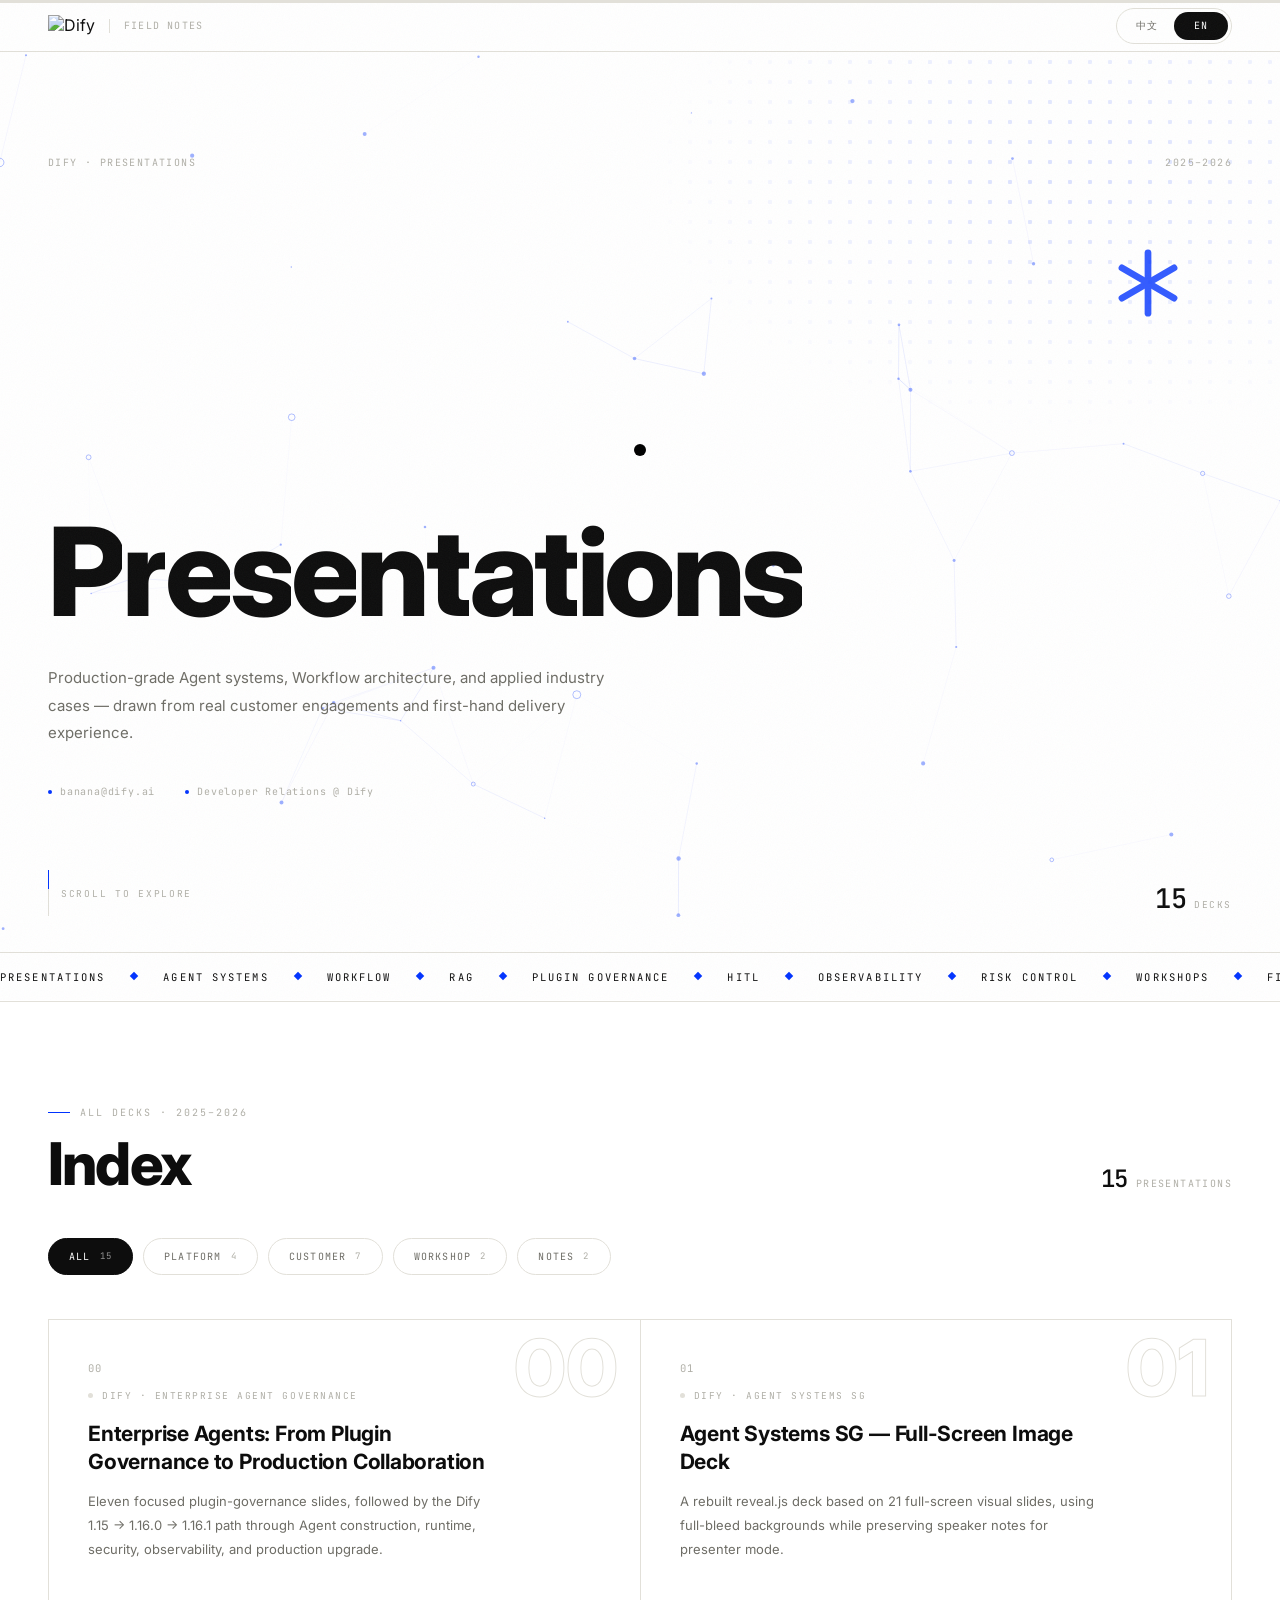
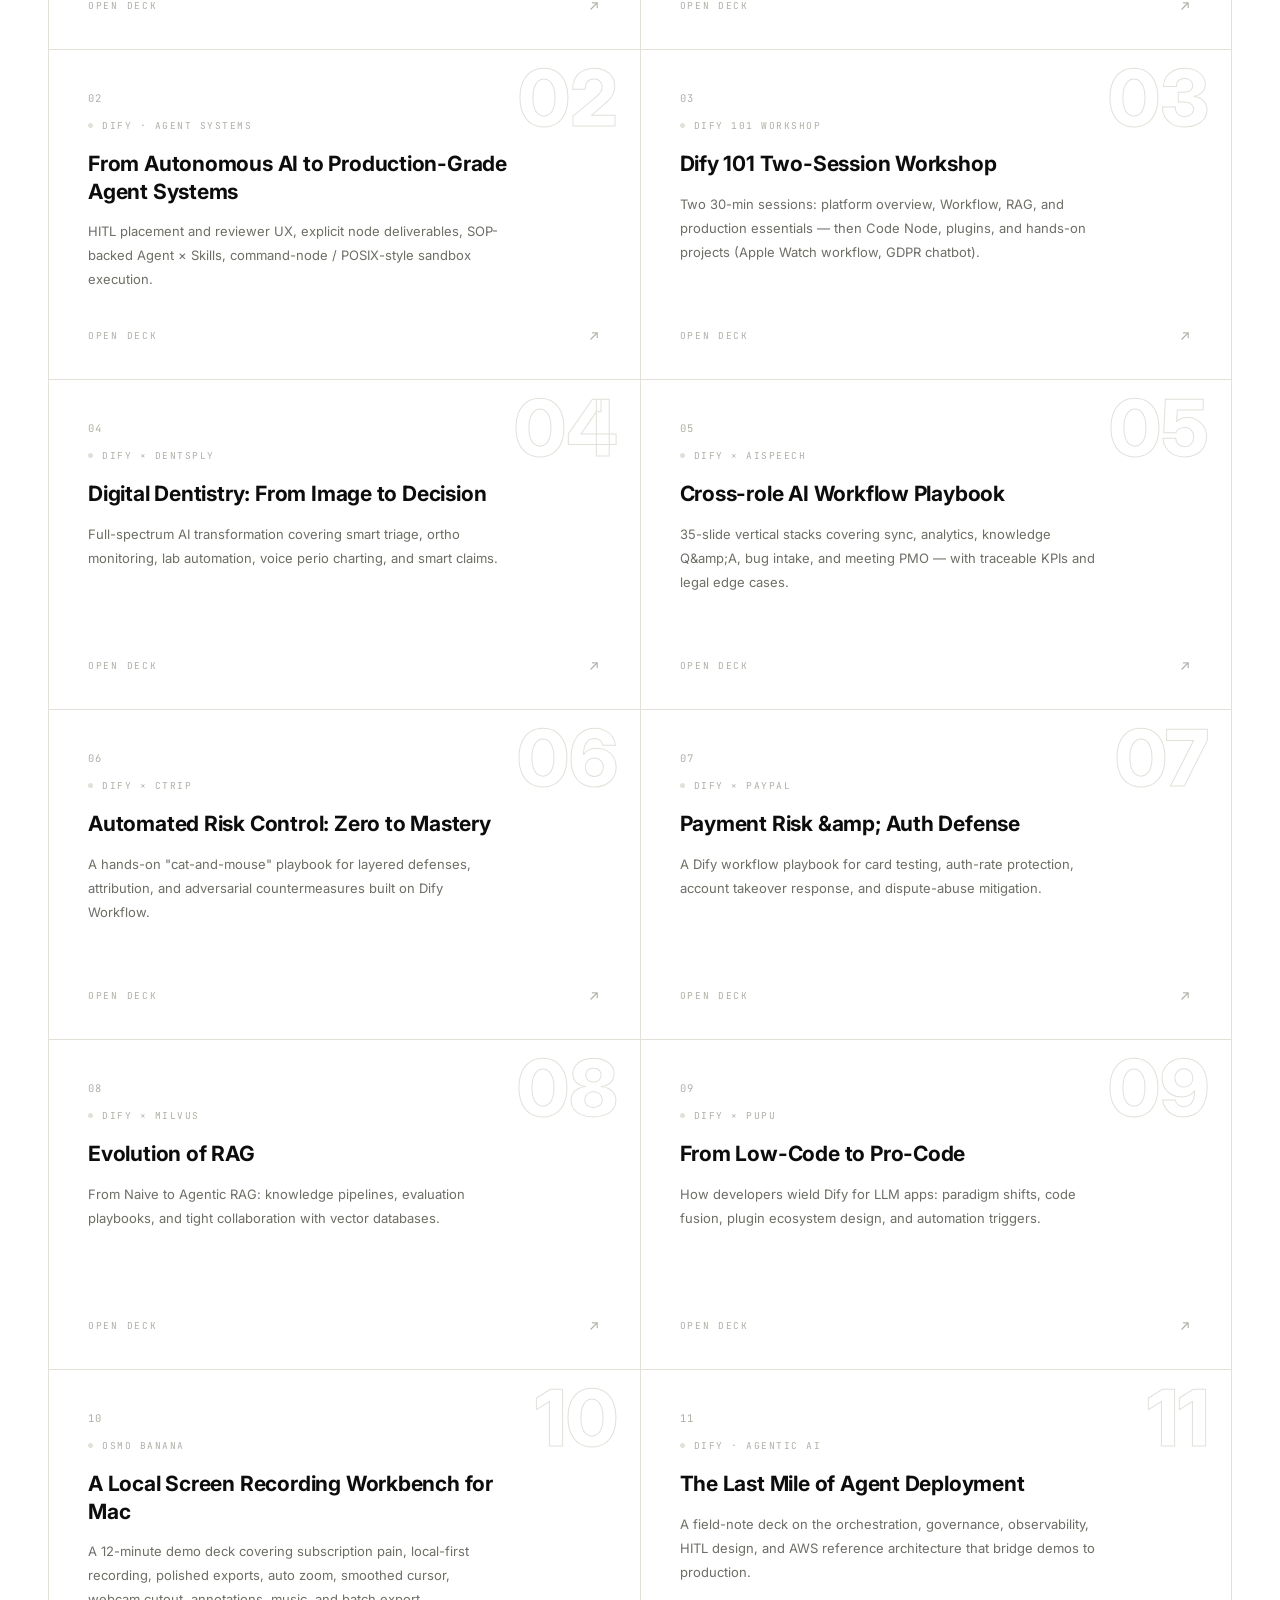
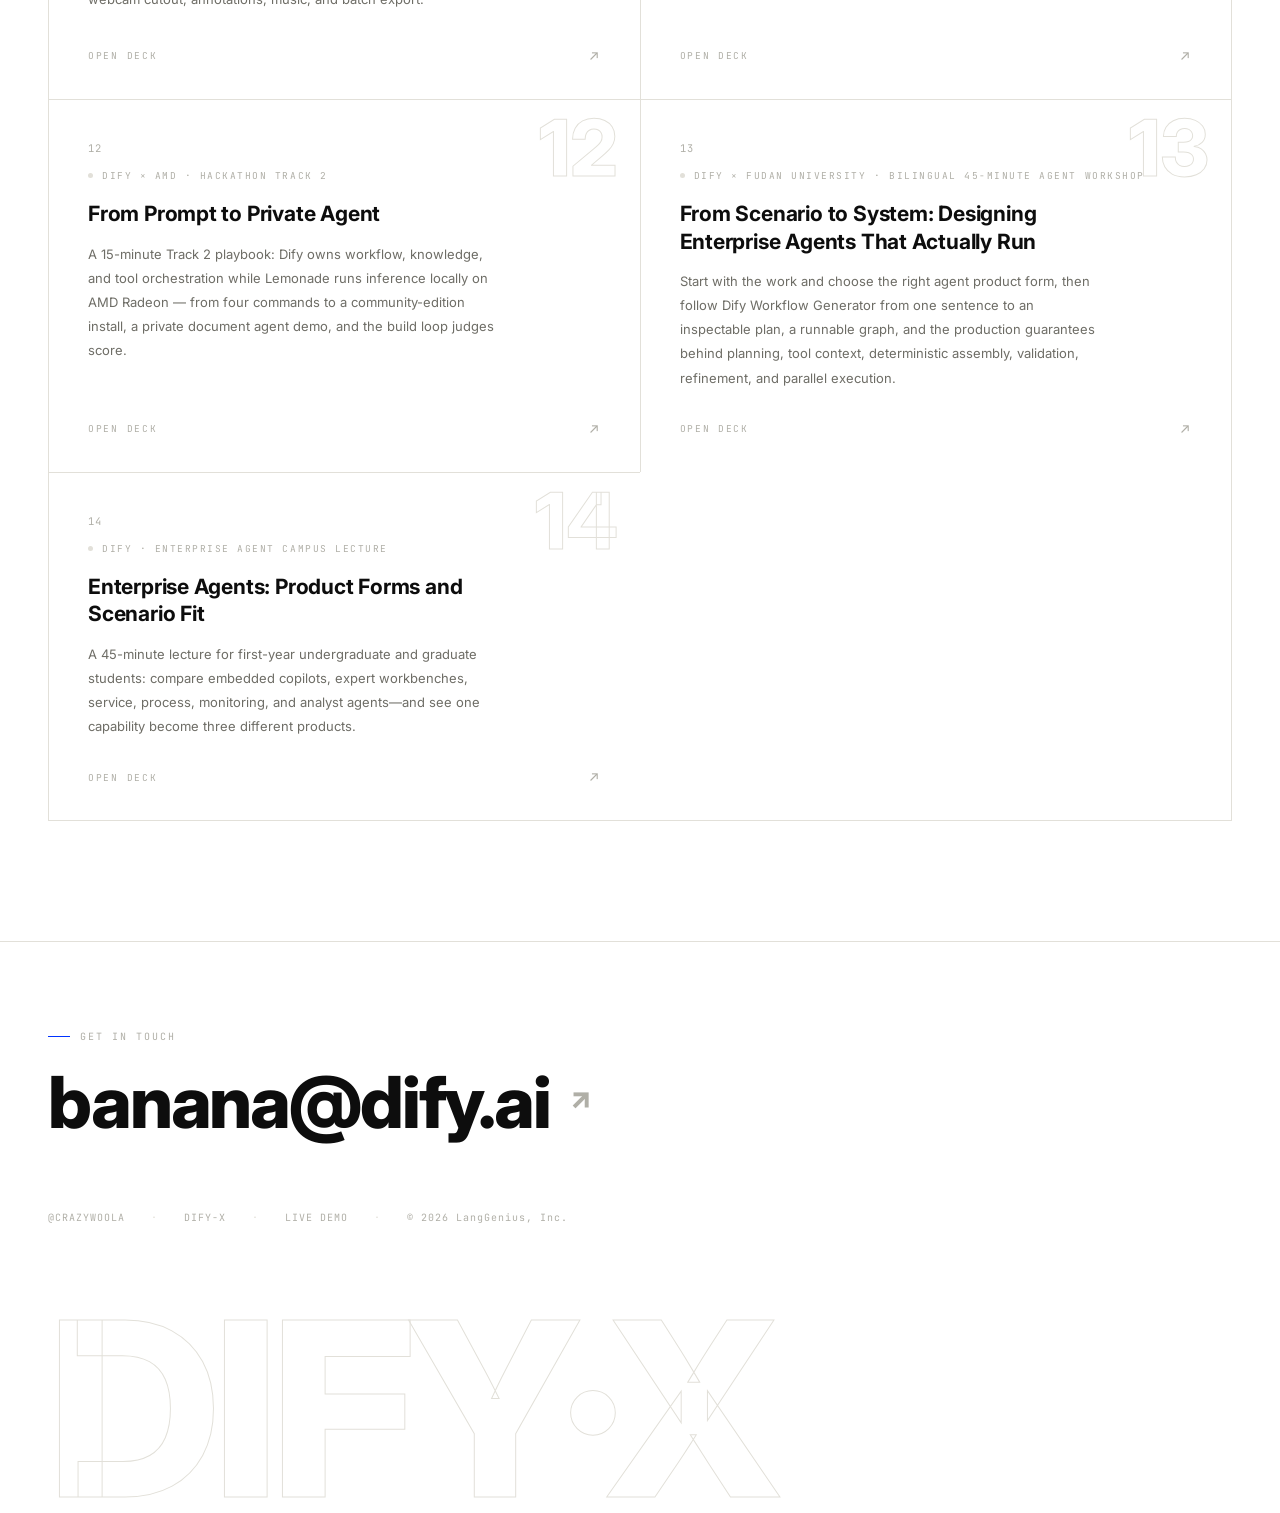
==== index.html @ 19ba6660 "Merge bilingual index into one page with Codrops-style redesign - index.html: single EN/中文 page, lan" ====
<!doctype html>
<html lang="en">
<head>
  <meta charset="utf-8">
  <meta name="viewport" content="width=device-width, initial-scale=1.0">
  <title>Dify X · Presentations</title>
  <meta name="description" content="Presentation index for Dify X — agent systems, workflows, RAG, and industry case decks. Bilingual: language follows your system, toggle in the top bar.">
  <meta name="theme-color" content="#ffffff">
  <link rel="icon" href="assets/logo.svg" type="image/svg+xml">

  <link rel="preconnect" href="https://fonts.googleapis.com">
  <link rel="preconnect" href="https://fonts.gstatic.com" crossorigin>
  <link href="https://fonts.googleapis.com/css2?family=Inter:ital,opsz,wght@0,14..32,300..900;1,14..32,300..900&family=JetBrains+Mono:wght@400;500&family=Noto+Sans+SC:wght@300;400;500;700;900&display=swap" rel="stylesheet">

  <script>document.documentElement.classList.add('js');</script>

  <style>
    /* ═══════════════════════════════════════════════════════════
       Dify X · Webzibition-style index
       Single bilingual page (EN / 中文). Palette is unchanged:
       ink / paper / rule / dim / ghost / blue / lift.
       ═══════════════════════════════════════════════════════════ */

    :root {
      --ink:   #0d0d0d;
      --paper: #ffffff;
      --rule:  #e2e0d9;
      --dim:   #6e6d66;
      --ghost: #b0afa7;
      --blue:  #0033ff;
      --lift:  #f7f6f1;
      --blue-04: rgba(0, 51, 255, 0.05);
      --blue-12: rgba(0, 51, 255, 0.12);

      --sans: 'Inter', 'Noto Sans SC', 'PingFang SC', 'Microsoft YaHei', sans-serif;
      --mono: 'JetBrains Mono', 'SFMono-Regular', 'Menlo', monospace;
      --ease-out: cubic-bezier(0.16, 1, 0.3, 1);
    }

    *, *::before, *::after { box-sizing: border-box; margin: 0; padding: 0; }
    html { scroll-behavior: smooth; }
    html, body { min-height: 100%; }
    body {
      background: var(--paper);
      color: var(--ink);
      font-family: var(--sans);
      -webkit-font-smoothing: antialiased;
      -moz-osx-font-smoothing: grayscale;
      overflow-x: hidden;
      padding-top: 52px; /* room for the fixed top bar */
    }
    ::selection { background: var(--blue); color: var(--paper); }
    a { color: inherit; }
    button { font: inherit; background: none; border: 0; color: inherit; }
    :focus-visible { outline: 2px solid var(--blue); outline-offset: 3px; }

    /* ── Scroll progress ────────────────────────────────────── */
    .prog {
      position: fixed; top: 0; left: 0; right: 0; height: 3px; z-index: 120;
      background: var(--rule);
    }
    .prog i {
      display: block; height: 100%; background: var(--blue);
      transform: scaleX(0); transform-origin: 0 50%;
    }

    /* ── Grain overlay ──────────────────────────────────────── */
    .grain {
      position: fixed; inset: -100px; z-index: 110; pointer-events: none;
      background-image: url("data:image/svg+xml,%3Csvg xmlns='http://www.w3.org/2000/svg' width='240' height='240'%3E%3Cfilter id='n'%3E%3CfeTurbulence type='fractalNoise' baseFrequency='0.85' numOctaves='2' stitchTiles='stitch'/%3E%3C/filter%3E%3Crect width='100%25' height='100%25' filter='url(%23n)'/%3E%3C/svg%3E");
      opacity: 0.045;
    }

    /* ── Custom cursor ──────────────────────────────────────── */
    .cursor {
      position: fixed; left: 0; top: 0; z-index: 300; display: none;
      width: 12px; height: 12px; border-radius: 50%;
      background: #fff; mix-blend-mode: difference;
      pointer-events: none;
      transition: width 0.32s var(--ease-out), height 0.32s var(--ease-out),
                  background 0.3s, mix-blend-mode 0s;
    }
    .cursor-label {
      position: absolute; inset: 0; display: flex; align-items: center; justify-content: center;
      font-size: 17px; color: var(--paper); opacity: 0; transition: opacity 0.2s;
    }
    .cursor.is-link { width: 42px; height: 42px; }
    .cursor.is-deck {
      width: 76px; height: 76px; background: var(--blue); mix-blend-mode: normal;
    }
    .cursor.is-deck .cursor-label { opacity: 1; }
    @media (pointer: fine) {
      .cursor { display: block; }
      body.cursor-on, body.cursor-on * { cursor: none !important; }
    }

    /* ── Preloader ──────────────────────────────────────────── */
    .loader {
      position: fixed; inset: 0; z-index: 400; background: var(--paper);
      display: flex; align-items: center; justify-content: center;
      transition: transform 1.05s cubic-bezier(0.76, 0, 0.24, 1);
    }
    .loader.done { transform: translateY(-101%); }
    .loader.done .loader-inner { opacity: 0; transition: opacity 0.35s; }
    .loader-inner {
      display: flex; flex-direction: column; align-items: center; gap: 26px;
      transition: opacity 0.35s;
    }
    .loader-logo { width: 132px; display: block; }
    .loader-count {
      font-family: var(--mono); font-size: 12px; letter-spacing: 0.14em;
      color: var(--ghost); display: flex; align-items: baseline; gap: 6px;
    }
    .loader-count b { font-size: 30px; font-weight: 500; color: var(--ink); letter-spacing: 0.02em; }
    .loader-bar { width: 210px; height: 2px; background: var(--rule); overflow: hidden; }
    .loader-bar i {
      display: block; height: 100%; background: var(--blue);
      transform: scaleX(0); transform-origin: 0 50%;
    }
    .loader-hint {
      font-family: var(--mono); font-size: 9.5px; letter-spacing: 0.18em;
      text-transform: uppercase; color: var(--ghost);
    }
    body.loading { overflow: hidden; }

    /* ── Top bar ────────────────────────────────────────────── */
    .topbar {
      position: fixed; top: 0; left: 0; right: 0; z-index: 100; height: 52px;
      background: rgba(255, 255, 255, 0.88);
      -webkit-backdrop-filter: blur(10px); backdrop-filter: blur(10px);
      border-bottom: 1px solid var(--rule);
      display: flex; align-items: center; justify-content: space-between;
      padding: 0 48px;
    }
    .brand { display: flex; align-items: center; gap: 14px; text-decoration: none; }
    .brand img { height: 21px; display: block; }
    .brand-div { width: 1px; height: 14px; background: var(--rule); }
    .brand-tag {
      font-family: var(--mono); font-size: 10px; letter-spacing: 0.12em;
      text-transform: uppercase; color: var(--ghost);
    }

    .langnav { position: relative; display: flex; padding: 3px; border: 1px solid var(--rule); border-radius: 999px; }
    .langpill {
      position: absolute; top: 3px; bottom: 3px; left: 3px; width: calc(50% - 3px);
      background: var(--ink); border-radius: 999px;
      transition: transform 0.4s var(--ease-out);
    }
    .langbtn {
      position: relative; z-index: 1; flex: 1; min-width: 54px;
      font-family: var(--mono); font-size: 10px; letter-spacing: 0.08em;
      padding: 7px 14px; text-align: center; color: var(--dim);
      transition: color 0.3s; border-radius: 999px;
    }
    .langbtn.on { color: var(--paper); }
    .langbtn:hover:not(.on) { color: var(--ink); }

    /* ── Hero ───────────────────────────────────────────────── */
    .hero {
      position: relative; min-height: 100vh; min-height: 100svh;
      display: flex; flex-direction: column;
      padding: 104px 48px 36px; overflow: hidden;
    }
    .hero-dots {
      position: absolute; inset: 0; z-index: 0; pointer-events: none;
      background-image: radial-gradient(circle, var(--blue) 2px, transparent 2.5px);
      background-size: 20px 20px;
      -webkit-mask-image: radial-gradient(ellipse 55% 46% at 84% 14%, black 0%, black 8%, transparent 62%);
      mask-image: radial-gradient(ellipse 55% 46% at 84% 14%, black 0%, black 8%, transparent 62%);
      opacity: 0.13;
    }
    .hero canvas { position: absolute; inset: 0; z-index: 1; width: 100%; height: 100%; pointer-events: none; }
    .hero-inner { position: relative; z-index: 2; display: flex; flex-direction: column; flex: 1; }

    .hero-kicker {
      display: flex; align-items: baseline; justify-content: space-between;
      font-family: var(--mono); font-size: 10px; letter-spacing: 0.14em;
      text-transform: uppercase; color: var(--ghost);
    }
    .hero-mid { margin: auto 0 72px; max-width: 1060px; }

    .hero-title {
      font-weight: 800;
      font-size: clamp(56px, 9.6vw, 152px);
      line-height: 1; letter-spacing: -0.04em; color: var(--ink);
    }
    .hero-title .ch { display: inline-block; overflow: hidden; vertical-align: bottom; padding-bottom: 0.14em; margin-bottom: -0.14em; }
    .hero-title .ch > i {
      display: inline-block; font-style: normal; transform: translateY(125%);
      transition: transform 0.95s var(--ease-out);
      transition-delay: calc(var(--i, 0) * 42ms);
    }
    .hero.in .hero-title .ch > i { transform: none; }

    .hero-sub {
      margin-top: 30px; max-width: 580px;
      font-size: 15px; line-height: 1.85; color: var(--dim);
    }
    .hero-sub .wd { display: inline-block; overflow: hidden; vertical-align: bottom; padding-bottom: 0.1em; margin-bottom: -0.1em; }
    .hero-sub .wd > i {
      display: inline-block; font-style: normal; transform: translateY(120%);
      transition: transform 0.85s var(--ease-out);
      transition-delay: calc(var(--i, 0) * 22ms + 180ms);
    }
    .hero.in .hero-sub .wd > i { transform: none; }

    .hero-meta {
      margin-top: 38px; display: flex; flex-wrap: wrap; gap: 12px 30px;
      font-family: var(--mono); font-size: 10px; letter-spacing: 0.08em; color: var(--ghost);
    }
    .hero-meta span { display: inline-flex; align-items: center; gap: 8px; }
    .hero-meta span::before { content: ''; width: 4px; height: 4px; border-radius: 50%; background: var(--blue); }

    .hero-foot { display: flex; align-items: flex-end; justify-content: space-between; }
    .scroll-cue {
      display: flex; align-items: center; gap: 12px;
      font-family: var(--mono); font-size: 9.5px; letter-spacing: 0.18em;
      text-transform: uppercase; color: var(--ghost);
    }
    .scroll-line { position: relative; width: 1px; height: 46px; background: var(--rule); overflow: hidden; }
    .scroll-line::after {
      content: ''; position: absolute; left: 0; top: 0; width: 100%; height: 42%;
      background: var(--blue); animation: cue 1.9s var(--ease-out) infinite;
    }
    @keyframes cue { 0% { transform: translateY(-105%); } 55%, 100% { transform: translateY(245%); } }

    .hero-count { font-family: var(--mono); }
    .hero-count b { font-size: 27px; font-weight: 500; color: var(--ink); letter-spacing: -0.02em; }
    .hero-count span {
      margin-left: 8px; font-size: 9.5px; letter-spacing: 0.16em;
      text-transform: uppercase; color: var(--ghost);
    }

    .hero-asterisk {
      position: absolute; z-index: 2; right: 7vw; top: 21%;
      width: 84px; height: 84px; color: var(--blue);
      opacity: 0; transition: opacity 0.9s var(--ease-out) 0.95s;
      animation: spin 22s linear infinite; pointer-events: none;
    }
    .hero.in .hero-asterisk { opacity: 0.8; }
    @keyframes spin { to { transform: rotate(360deg); } }

    /* generic hero entrance for static blocks */
    .fx { opacity: 0; transform: translateY(26px); transition: opacity 0.9s var(--ease-out) var(--fd, 0ms), transform 0.9s var(--ease-out) var(--fd, 0ms); }
    .hero.in .fx { opacity: 1; transform: none; }
    .hero-kicker { --fd: 80ms; }
    .hero-meta { --fd: 680ms; }
    .hero-foot { --fd: 840ms; }

    /* ── Marquee ────────────────────────────────────────────── */
    .marquee {
      border-top: 1px solid var(--rule); border-bottom: 1px solid var(--rule);
      overflow: hidden; padding: 17px 0; background: var(--paper);
    }
    .mq-track { display: flex; width: max-content; animation: mq 34s linear infinite; }
    .marquee:hover .mq-track { animation-play-state: paused; }
    @keyframes mq { to { transform: translateX(-50%); } }
    .mq-group { display: flex; align-items: center; }
    .mq-i {
      font-family: var(--mono); font-size: 10.5px; letter-spacing: 0.2em;
      text-transform: uppercase; color: var(--ink); white-space: nowrap;
    }
    .mq-i:not(:last-child)::after {
      content: ''; display: inline-block; width: 6px; height: 6px;
      background: var(--blue); transform: rotate(45deg);
      margin: 0 26px; vertical-align: 2px;
    }

    /* ── Index section ──────────────────────────────────────── */
    .index { padding: 104px 48px 120px; }
    .index-head {
      display: flex; align-items: flex-end; justify-content: space-between;
      gap: 24px; flex-wrap: wrap; margin-bottom: 44px;
    }
    .sec-label {
      font-family: var(--mono); font-size: 10px; letter-spacing: 0.2em;
      text-transform: uppercase; color: var(--ghost); margin-bottom: 16px;
      display: flex; align-items: center; gap: 10px;
    }
    .sec-label::before { content: ''; width: 22px; height: 1px; background: var(--blue); }
    .index-title {
      font-size: clamp(40px, 4.6vw, 64px); font-weight: 800;
      letter-spacing: -0.03em; line-height: 1;
    }
    .index-count { font-family: var(--mono); font-size: 10px; letter-spacing: 0.14em; text-transform: uppercase; color: var(--ghost); }
    .index-count b { font-size: 24px; font-weight: 500; color: var(--ink); letter-spacing: -0.02em; margin-right: 8px; }

    .filters { display: flex; flex-wrap: wrap; gap: 10px; margin-bottom: 44px; }
    .chip {
      display: inline-flex; align-items: center; gap: 9px;
      font-family: var(--mono); font-size: 10px; letter-spacing: 0.12em; text-transform: uppercase;
      padding: 11px 20px; border: 1px solid var(--rule); border-radius: 999px;
      color: var(--dim); transition: color 0.25s, border-color 0.25s, background 0.25s;
      white-space: nowrap;
    }
    .chip:hover { color: var(--ink); border-color: var(--ink); }
    .chip.on { background: var(--ink); border-color: var(--ink); color: var(--paper); }
    .chip-n { font-size: 9px; color: var(--ghost); transition: color 0.25s; }
    .chip:hover .chip-n { color: var(--dim); }
    .chip.on .chip-n { color: rgba(255, 255, 255, 0.55); }

    .grid {
      display: grid; grid-template-columns: repeat(2, 1fr); gap: 0;
      border-right: 1px solid var(--rule); border-bottom: 1px solid var(--rule);
    }
    .card {
      position: relative; display: flex; flex-direction: column;
      padding: 42px 40px 34px; min-height: 330px;
      text-decoration: none; color: inherit; overflow: hidden;
      background: var(--paper);
      box-shadow: inset 1px 0 0 var(--rule), inset 0 1px 0 var(--rule);
      transition: background 0.35s;
    }
    .card.is-hidden { display: none; }
    .card::before {
      content: ''; position: absolute; inset: 0; pointer-events: none;
      background: radial-gradient(360px circle at var(--mx, 50%) var(--my, 50%), var(--blue-04), transparent 62%);
      opacity: 0; transition: opacity 0.45s;
    }
    .card::after {
      content: ''; position: absolute; top: 0; left: 0; right: 0; height: 2px;
      background: var(--blue); transform: scaleX(0); transform-origin: 0 50%;
      transition: transform 0.55s var(--ease-out);
    }
    .card:hover { background: var(--lift); }
    .card:hover::before { opacity: 1; }
    .card:hover::after { transform: scaleX(1); }

    .card-num {
      position: relative; z-index: 1;
      font-family: var(--mono); font-size: 10.5px; letter-spacing: 0.1em; color: var(--ghost);
      transition: color 0.25s;
    }
    .card:hover .card-num { color: var(--blue); }

    .card-tag {
      position: relative; z-index: 1; margin-top: 14px;
      display: flex; align-items: center; gap: 9px;
      font-family: var(--mono); font-size: 9.5px; letter-spacing: 0.16em;
      text-transform: uppercase; color: var(--ghost);
    }
    .card-tag i { width: 5px; height: 5px; border-radius: 50%; background: var(--rule); flex-shrink: 0; transition: background 0.25s; }
    .card:hover .card-tag i { background: var(--blue); }

    .card-title {
      position: relative; z-index: 1; margin-top: 18px; max-width: 30ch;
      font-size: 21px; font-weight: 700; line-height: 1.32; letter-spacing: -0.01em;
      transition: transform 0.4s var(--ease-out), color 0.3s;
    }
    .card:hover .card-title { color: var(--blue); transform: translateX(6px); }

    .card-desc {
      position: relative; z-index: 1; margin-top: 14px; max-width: 52ch;
      font-size: 13px; line-height: 1.85; color: var(--dim);
    }

    .card-foot {
      position: relative; z-index: 1; margin-top: auto; padding-top: 30px;
      display: flex; align-items: center; justify-content: space-between;
      font-family: var(--mono); font-size: 9.5px; letter-spacing: 0.18em;
      text-transform: uppercase; color: var(--ghost); transition: color 0.25s;
    }
    .card:hover .card-foot { color: var(--ink); }
    .card-arrow { font-size: 14px; transition: transform 0.35s var(--ease-out), color 0.25s; }
    .card:hover .card-arrow { color: var(--blue); transform: translate(5px, -5px); }

    .card-gnum {
      position: absolute; z-index: 0; top: 10px; right: 22px;
      font-size: 78px; font-weight: 800; line-height: 1; color: transparent;
      -webkit-text-stroke: 1px var(--rule);
      transition: transform 0.5s var(--ease-out), -webkit-text-stroke-color 0.4s;
      pointer-events: none; user-select: none;
    }
    .card:hover .card-gnum { transform: translate(-9px, -9px); -webkit-text-stroke-color: var(--blue-12); }

    /* scroll reveal (JS adds .rv) */
    .js .card, .js [data-rv] { opacity: 0; transform: translateY(34px); }
    .js .card.rv, .js [data-rv].rv {
      opacity: 1; transform: none;
      transition: opacity 0.85s var(--ease-out) var(--rd, 0ms),
                  transform 0.85s var(--ease-out) var(--rd, 0ms);
    }
    .js .card.rv { transition-property: opacity, transform; }
    .js .card { transition-property: background; }
    .js .card.rv { transition-property: opacity, transform, background; }

    /* language text swap */
    @keyframes flipx { from { opacity: 0; transform: translateY(10px); } to { opacity: 1; transform: none; } }
    .flipx { animation: flipx 0.5s var(--ease-out) both; }

    /* ── Footer ─────────────────────────────────────────────── */
    .footer { border-top: 1px solid var(--rule); padding: 88px 48px 0; overflow: hidden; }
    .footer-mail {
      display: inline-flex; align-items: center; gap: 20px;
      font-size: clamp(38px, 5.6vw, 76px); font-weight: 800; letter-spacing: -0.03em;
      text-decoration: none; color: var(--ink); padding-bottom: 12px;
      background: linear-gradient(var(--blue), var(--blue)) left bottom / 0% 3px no-repeat;
      transition: background-size 0.5s var(--ease-out), color 0.3s;
    }
    .footer-mail:hover { color: var(--blue); background-size: 100% 3px; }
    .footer-mail .fm-arrow {
      font-size: 0.42em; color: var(--ghost); transform: translateY(-0.15em);
      transition: color 0.3s, transform 0.4s var(--ease-out);
    }
    .footer-mail:hover .fm-arrow { color: var(--blue); transform: translate(6px, -0.35em); }

    .footer-links {
      margin: 54px 0 0; display: flex; flex-wrap: wrap; align-items: center; gap: 14px 26px;
      font-family: var(--mono); font-size: 10px; letter-spacing: 0.1em; color: var(--ghost);
    }
    .footer-links a { text-decoration: none; text-transform: uppercase; transition: color 0.2s; }
    .footer-links a:hover { color: var(--ink); }
    .footer-links .sep { color: var(--rule); }

    .footer-big {
      margin-top: 80px; line-height: 0.86; font-weight: 800;
      font-size: clamp(84px, 19vw, 270px); letter-spacing: -0.03em;
      color: transparent; -webkit-text-stroke: 1px var(--rule);
      user-select: none; pointer-events: none; white-space: nowrap;
    }

    .noscript-note {
      margin: 32px 48px 0; padding: 22px 26px; border: 1px solid var(--rule);
      font-size: 13px; line-height: 2; color: var(--dim);
    }
    .noscript-note a { color: var(--blue); }

    /* ── Responsive ─────────────────────────────────────────── */
    @media (max-width: 900px) {
      .grid { grid-template-columns: 1fr; }
      .card { min-height: 0; padding: 36px 28px 30px; }
      .card-gnum { font-size: 58px; }
    }
    @media (max-width: 768px) {
      body { padding-top: 48px; }
      .topbar { padding: 0 20px; height: 48px; }
      .hero { padding: 76px 22px 30px; }
      .hero-mid { margin-bottom: 56px; }
      .hero-sub { font-size: 14px; }
      .hero-asterisk { display: none; }
      .index { padding: 72px 22px 80px; }
      .filters { flex-wrap: nowrap; overflow-x: auto; margin-left: -22px; margin-right: -22px; padding: 0 22px; -webkit-overflow-scrolling: touch; }
      .footer { padding: 64px 22px 0; }
      .footer-big { margin-top: 56px; }
      .noscript-note { margin: 32px 22px 0; }
    }

    /* ── Reduced motion ─────────────────────────────────────── */
    @media (prefers-reduced-motion: reduce) {
      html { scroll-behavior: auto; }
      .mq-track { animation: none; }
      .scroll-line::after { animation: none; }
      .hero-asterisk { animation: none; }
      .js .card, .js [data-rv] { opacity: 1; transform: none; }
      .hero-title .ch > i, .hero-sub .wd > i { transform: none; }
      .fx { opacity: 1; transform: none; }
      .hero-asterisk { opacity: 0.8; }
      .flipx { animation: none; }
    }
  </style>
</head>
<body class="loading">

  <!-- decorative layers -->
  <div class="prog" aria-hidden="true"><i id="progressBar"></i></div>
  <div class="grain" aria-hidden="true"></div>
  <div class="cursor" id="cursor" aria-hidden="true"><span class="cursor-label">↗</span></div>

  <!-- preloader -->
  <div class="loader" id="loader" aria-hidden="true">
    <div class="loader-inner">
      <img class="loader-logo" src="assets/logo.svg" alt="Dify">
      <div class="loader-count"><b id="loaderNum">0</b><span>%</span></div>
      <div class="loader-bar"><i id="loaderBar"></i></div>
      <div class="loader-hint" data-i18n="loaderHint">Loading the archive</div>
    </div>
  </div>

  <!-- top bar -->
  <header class="topbar">
    <a class="brand" href="index.html">
      <img src="assets/logo.svg" alt="Dify">
      <span class="brand-div"></span>
      <span class="brand-tag">Field Notes</span>
    </a>
    <nav class="langnav" aria-label="Language">
      <span class="langpill" id="langPill" aria-hidden="true"></span>
      <button type="button" class="langbtn" data-lang="zh" aria-pressed="false">中文</button>
      <button type="button" class="langbtn" data-lang="en" aria-pressed="false">EN</button>
    </nav>
  </header>

  <main>
    <!-- hero -->
    <section class="hero" id="hero">
      <div class="hero-dots" aria-hidden="true"></div>
      <canvas id="heroCanvas" aria-hidden="true"></canvas>
      <div class="hero-inner">
        <div class="hero-kicker fx">
          <span>Dify · <span data-i18n="kicker">Presentations</span></span>
          <span>2025–2026</span>
        </div>
        <div class="hero-mid">
          <h1 class="hero-title" id="heroTitle">Presentations</h1>
          <p class="hero-sub" id="heroSub">Production-grade Agent systems, Workflow architecture, and applied industry cases — drawn from real customer engagements and first-hand delivery experience.</p>
          <div class="hero-meta fx">
            <span>banana@dify.ai</span>
            <span>Developer Relations @ Dify</span>
          </div>
        </div>
        <div class="hero-foot fx">
          <div class="scroll-cue"><span class="scroll-line"></span><span data-i18n="scrollCue">Scroll to explore</span></div>
          <div class="hero-count"><b id="deckCount" data-to="15">0</b><span data-i18n="decksUnit">Decks</span></div>
        </div>
      </div>
      <svg class="hero-asterisk" viewBox="-50 -50 100 100" aria-hidden="true">
        <g stroke="currentColor" stroke-width="8" stroke-linecap="round">
          <line x1="0" y1="-36" x2="0" y2="36"/>
          <line x1="-31" y1="-18" x2="31" y2="18"/>
          <line x1="-31" y1="18" x2="31" y2="-18"/>
        </g>
      </svg>
    </section>

    <!-- marquee -->
    <div class="marquee" aria-hidden="true">
      <div class="mq-track" id="marqueeTrack"></div>
    </div>

    <!-- deck index -->
    <section class="index" id="index">
      <div class="index-head" data-rv>
        <div>
          <p class="sec-label" data-i18n="secLabel">All decks · 2025–2026</p>
          <h2 class="index-title" data-i18n="indexTitle">Index</h2>
        </div>
        <p class="index-count"><b id="deckCount2" data-to="15">0</b><span data-i18n="presentationsUnit">Presentations</span></p>
      </div>

      <div class="filters" id="filters" data-rv role="tablist" aria-label="Filter decks"></div>

      <div class="grid" id="deckGrid"></div>

      <noscript>
        <div class="noscript-note">
          This bilingual index needs JavaScript. Browse the decks directly:
          <a href="agent-plugin-governance/index.html">00 Enterprise Agents</a> ·
          <a href="agent-systems/index.html">02 Agent Systems</a> ·
          <a href="hongkong-oss/index.html">03 Dify 101 Workshop</a> ·
          <a href="dentsply/index.html">04 Dentsply</a> ·
          <a href="aispeech/index.html">05 AISPEECH</a> ·
          <a href="ctrip/index.html">06 Ctrip</a> ·
          <a href="paypal/index.html">07 PayPal</a> ·
          <a href="milvus/index.html">08 Milvus</a> ·
          <a href="pupu/index.html">09 PUPU</a> ·
          <a href="osmo-banana/index.html">10 Osmo Banana</a> ·
          <a href="agent-last-mile/index.html">11 Last Mile</a> ·
          <a href="amd-x-dify-hackathon/index.html">12 AMD Hackathon</a> ·
          <a href="stripe-agent-workshop/index.html">13 Fudan Workshop</a> ·
          <a href="enterprise-agent-campus/index.html">14 Campus Lecture</a>
        </div>
      </noscript>
    </section>

    <!-- footer -->
    <footer class="footer">
      <div data-rv>
        <p class="sec-label" data-i18n="contactLabel">Get in touch</p>
        <a class="footer-mail" href="mailto:banana@dify.ai">
          banana@dify.ai
          <span class="fm-arrow" aria-hidden="true">↗</span>
        </a>
      </div>
      <div class="footer-links" data-rv>
        <a href="https://github.com/crazywoola" target="_blank" rel="noopener">@crazywoola</a>
        <span class="sep">·</span>
        <a href="https://github.com/crazywoola/dify-x" target="_blank" rel="noopener">dify-x</a>
        <span class="sep">·</span>
        <a href="https://crazywoola.github.io/dify-x/" target="_blank" rel="noopener" data-i18n="liveDemo">Live Demo</a>
        <span class="sep">·</span>
        <span>© 2026 LangGenius, Inc.</span>
      </div>
      <div class="footer-big" data-rv aria-hidden="true">DIFY·X</div>
    </footer>
  </main>

  <script>
  (function () {
    'use strict';

    var $ = function (s, c) { return (c || document).querySelector(s); };
    var $$ = function (s, c) { return Array.prototype.slice.call((c || document).querySelectorAll(s)); };
    var RM = window.matchMedia('(prefers-reduced-motion: reduce)').matches;
    var FINE = window.matchMedia('(pointer: fine)').matches;
    var raf = window.requestAnimationFrame || function (f) { return setTimeout(f, 16); };

    /* ── deck data ─────────────────────────────────────────── */
    var DECKS = [
      { n: '00', f: 'platform',
        hrefEn: 'agent-plugin-governance/index_en.html', hrefZh: 'agent-plugin-governance/index.html',
        labelEn: 'Dify · Enterprise Agent Governance', labelZh: 'Dify · Enterprise Agent Governance',
        tEn: 'Enterprise Agents: From Plugin Governance to Production Collaboration',
        tZh: '企业 Agent：从插件治理到生产协作',
        dEn: 'Eleven focused plugin-governance slides, followed by the Dify 1.15 → 1.16.0 → 1.16.1 path through Agent construction, runtime, security, observability, and production upgrade.',
        dZh: '把插件治理压缩为 11 页核心方法，再沿 Dify 1.15 → 1.16.0 → 1.16.1 展开 Agent 构建、运行、安全、可观测与生产升级。' },
      { n: '01', f: 'platform',
        hrefEn: 'agent-systems-sg/index.html', hrefZh: 'agent-systems-sg/index.html',
        labelEn: 'Dify · Agent Systems SG', labelZh: 'Dify · Agent Systems SG',
        tEn: 'Agent Systems SG — Full-Screen Image Deck',
        tZh: 'Agent Systems SG 全屏图像版',
        dEn: 'A rebuilt reveal.js deck based on 21 full-screen visual slides, using full-bleed backgrounds while preserving speaker notes for presenter mode.',
        dZh: '基于 21 张整屏视觉稿重建的 reveal.js 版本，支持全屏背景图浏览，并保留现有 speaker notes 作为演讲提词。' },
      { n: '02', f: 'platform',
        hrefEn: 'agent-systems/index_en.html', hrefZh: 'agent-systems/index.html',
        labelEn: 'Dify · Agent Systems', labelZh: 'Dify · Agent 系统',
        tEn: 'From Autonomous AI to Production-Grade Agent Systems',
        tZh: '从自主 AI 到生产级 Agent 系统',
        dEn: 'HITL placement and reviewer UX, explicit node deliverables, SOP-backed Agent × Skills, command-node / POSIX-style sandbox execution.',
        dZh: '聚焦生产级 Agent 的完整链路：HITL 节点的放置与审核体验、节点显式交付物、SOP 驱动的 Agent × Skills，以及 Command 节点与 POSIX 风格沙箱运行时。' },
      { n: '03', f: 'workshop',
        hrefEn: 'hongkong-oss/index_en.html', hrefZh: 'hongkong-oss/index.html',
        labelEn: 'Dify 101 Workshop', labelZh: 'Dify 101 Workshop',
        tEn: 'Dify 101 Two-Session Workshop',
        tZh: 'Dify GenAI 两节式实战训练营',
        dEn: 'Two 30-min sessions: platform overview, Workflow, RAG, and production essentials — then Code Node, plugins, and hands-on projects (Apple Watch workflow, GDPR chatbot).',
        dZh: '两节各 30 分钟：Session 1 涵盖平台全貌、Workflow、RAG 与生产化要点；Session 2 深入 Code Node、插件生态，含 Apple Watch / GDPR 实战项目。' },
      { n: '04', f: 'customer',
        hrefEn: 'dentsply/index_en.html', hrefZh: 'dentsply/index.html',
        labelEn: 'Dify × Dentsply', labelZh: 'Dify × Dentsply',
        tEn: 'Digital Dentistry: From Image to Decision',
        tZh: '数字牙科：从影像到决策',
        dEn: 'Full-spectrum AI transformation covering smart triage, ortho monitoring, lab automation, voice perio charting, and smart claims.',
        dZh: '涵盖智能阅片、隐形正畸监控、技工端自动化质检、语音牙周检查与保险理赔核验的全链路 AI 改造。' },
      { n: '05', f: 'customer',
        hrefEn: 'aispeech/index_en.html', hrefZh: 'aispeech/index.html',
        labelEn: 'Dify × AISPEECH', labelZh: 'Dify × AISPEECH',
        tEn: 'Cross-role AI Workflow Playbook',
        tZh: '跨岗位 AI Workflow 作战手册',
        dEn: '35-slide vertical stacks covering sync, analytics, knowledge Q&amp;A, bug intake, and meeting PMO — with traceable KPIs and legal edge cases.',
        dZh: '把同步、分析、问答、Bug Intake、会议 PMO 统一到 35 页纵向堆叠的 Workflow 里，附可追溯 KPI 与法务案例。' },
      { n: '06', f: 'customer',
        hrefEn: 'ctrip/index_en.html', hrefZh: 'ctrip/index.html',
        labelEn: 'Dify × Ctrip', labelZh: 'Dify × Ctrip',
        tEn: 'Automated Risk Control: Zero to Mastery',
        tZh: '自动化风控：从入门到精通',
        dEn: 'A hands-on "cat-and-mouse" playbook for layered defenses, attribution, and adversarial countermeasures built on Dify Workflow.',
        dZh: '基于 Dify Workflow 的"猫鼠游戏"实战指南，涵盖分层防御、归因与对抗演示。深入了解企业级风控策略。' },
      { n: '07', f: 'customer',
        hrefEn: 'paypal/index_en.html', hrefZh: 'paypal/index.html',
        labelEn: 'Dify × PayPal', labelZh: 'Dify × PayPal',
        tEn: 'Payment Risk &amp; Auth Defense',
        tZh: '跨境支付风控实战',
        dEn: 'A Dify workflow playbook for card testing, auth-rate protection, account takeover response, and dispute-abuse mitigation.',
        dZh: '支付授权率保卫战：卡测、账户接管、退款/纠纷滥用与黑五防刷，全部基于 Dify Workflow 的可视化调度。' },
      { n: '08', f: 'customer',
        hrefEn: 'milvus/index_en.html', hrefZh: 'milvus/index.html',
        labelEn: 'Dify × Milvus', labelZh: 'Dify × Milvus',
        tEn: 'Evolution of RAG',
        tZh: 'RAG 的演进之路',
        dEn: 'From Naive to Agentic RAG: knowledge pipelines, evaluation playbooks, and tight collaboration with vector databases.',
        dZh: '从 Naive 到 Agentic RAG。探讨 Knowledge Pipeline 设计、RAG 评估方法论以及向量数据库的深度协同实践。' },
      { n: '09', f: 'customer',
        hrefEn: 'pupu/index_en.html', hrefZh: 'pupu/index.html',
        labelEn: 'Dify × PUPU', labelZh: 'Dify × PUPU',
        tEn: 'From Low-Code to Pro-Code',
        tZh: '从 Low-Code 到 Pro-Code',
        dEn: 'How developers wield Dify for LLM apps: paradigm shifts, code fusion, plugin ecosystem design, and automation triggers.',
        dZh: '程序员如何驾驭 Dify 进行 LLM 应用开发：范式转换、代码融合、插件生态构建与自动化触发机制详解。' },
      { n: '10', f: 'notes',
        hrefEn: 'osmo-banana/index_en.html', hrefZh: 'osmo-banana/index.html',
        labelEn: 'Osmo Banana', labelZh: 'Osmo Banana',
        tEn: 'A Local Screen Recording Workbench for Mac',
        tZh: '给 Mac 的本地录屏工作台',
        dEn: 'A 12-minute demo deck covering subscription pain, local-first recording, polished exports, auto zoom, smoothed cursor, webcam cutout, annotations, music, and batch export.',
        dZh: '12 分钟 demo deck：从订阅成本出发，演示本地化录屏、漂亮导出、自动 zoom、平滑 cursor、webcam cutout、标注音乐与批量导出。' },
      { n: '11', f: 'notes',
        hrefEn: 'agent-last-mile/index_en.html', hrefZh: 'agent-last-mile/index.html',
        labelEn: 'Dify · Agentic AI', labelZh: 'Dify · Agentic AI',
        tEn: 'The Last Mile of Agent Deployment',
        tZh: 'Agent 落地的最后一层',
        dEn: 'A field-note deck on the orchestration, governance, observability, HITL design, and AWS reference architecture that bridge demos to production.',
        dZh: '基于一线交付判断，讲清 Agent 从 demo 到生产之间缺的编排、治理、可观测、HITL 与 AWS 参考架构。' },
      { n: '12', f: 'customer',
        hrefEn: 'amd-x-dify-hackathon/index_en.html', hrefZh: 'amd-x-dify-hackathon/index.html',
        labelEn: 'Dify × AMD · Hackathon Track 2', labelZh: 'Dify × AMD · Hackathon Track 2',
        tEn: 'From Prompt to Private Agent',
        tZh: '从提示词到私有智能体',
        dEn: 'A 15-minute Track 2 playbook: Dify owns workflow, knowledge, and tool orchestration while Lemonade runs inference locally on AMD Radeon — from four commands to a community-edition install, a private document agent demo, and the build loop judges score.',
        dZh: '一套 15 分钟的 Track 2 实战指南：Dify 负责工作流、知识与工具编排，Lemonade 让模型在 AMD Radeon 上本地推理；从四条命令启动社区版到私有文档助手 Demo，并讲清评审要看完整的智能体闭环。' },
      { n: '13', f: 'workshop',
        hrefEn: 'stripe-agent-workshop/index_en.html', hrefZh: 'stripe-agent-workshop/index.html',
        labelEn: 'Dify × Fudan University · Bilingual 45-Minute Agent Workshop',
        labelZh: 'Dify × 复旦大学 · 中英双语 45 分钟 Agent Workshop',
        tEn: 'From Scenario to System: Designing Enterprise Agents That Actually Run',
        tZh: '从场景到系统：设计真正跑得起来的企业 Agent',
        dEn: 'Start with the work and choose the right agent product form, then follow Dify Workflow Generator from one sentence to an inspectable plan, a runnable graph, and the production guarantees behind planning, tool context, deterministic assembly, validation, refinement, and parallel execution.',
        dZh: '从工作本身出发选择合适的 Agent 产品形态，再沿着 Dify Workflow Generator 的完整链路，把一句需求变成可检查的计划、可运行的图，并理解规划、工具上下文、确定性组装、校验、增量修改与并行执行背后的生产级保证。' },
      { n: '14', f: 'platform',
        hrefEn: 'enterprise-agent-campus/index_en.html', hrefZh: 'enterprise-agent-campus/index.html',
        labelEn: 'Dify · Enterprise Agent Campus Lecture', labelZh: 'Dify · Enterprise Agent Campus Lecture',
        tEn: 'Enterprise Agents: Product Forms and Scenario Fit',
        tZh: '企业 Agent：产品形态与场景选择',
        dEn: 'A 45-minute lecture for first-year undergraduate and graduate students: compare embedded copilots, expert workbenches, service, process, monitoring, and analyst agents—and see one capability become three different products.',
        dZh: '面向大一与研一新生的 45 分钟讲座：从工作单元出发，比较嵌入式 Copilot、专家工作台、服务、流程、监测与分析 Agent 分别适合哪些企业场景，并用同一能力演示三种产品化方式。' }
    ];

    /* ── i18n ───────────────────────────────────────────────── */
    var T = {
      en: {
        docTitle: 'Dify X · Presentations',
        kicker: 'Presentations',
        heroTitle: 'Presentations',
        heroSub: 'Production-grade Agent systems, Workflow architecture, and applied industry cases — drawn from real customer engagements and first-hand delivery experience.',
        scrollCue: 'Scroll to explore',
        decksUnit: 'Decks',
        presentationsUnit: 'Presentations',
        secLabel: 'All decks · 2025–2026',
        indexTitle: 'Index',
        openDeck: 'Open deck',
        liveDemo: 'Live Demo',
        loaderHint: 'Loading the archive',
        contactLabel: 'Get in touch',
        marquee: ['Presentations', 'Agent Systems', 'Workflow', 'RAG', 'Plugin Governance', 'HITL', 'Observability', 'Risk Control', 'Workshops', 'Field Notes'],
        filters: { all: 'All', platform: 'Platform', customer: 'Customer', workshop: 'Workshop', notes: 'Notes' }
      },
      zh: {
        docTitle: 'Dify X · 演讲资料',
        kicker: '演讲资料',
        heroTitle: '演讲资料',
        heroSub: '聚焦生产级 Agent 系统、Workflow 架构与行业场景实践。每一篇都源自真实客户合作与一线交付经验。',
        scrollCue: '滚动浏览',
        decksUnit: '份演讲',
        presentationsUnit: '份演讲',
        secLabel: '全部演讲 · 2025–2026',
        indexTitle: '索引',
        openDeck: '打开演讲',
        liveDemo: '在线演示',
        loaderHint: '正在装载档案',
        contactLabel: '联系方式',
        marquee: ['演讲资料', 'Agent 系统', 'Workflow', 'RAG', '插件治理', '人机协同', '可观测性', '风控实战', '工作坊', '交付笔记'],
        filters: { all: '全部', platform: '平台', customer: '客户', workshop: '工作坊', notes: '笔记' }
      }
    };

    var FILTERS = [['all'], ['platform'], ['customer'], ['workshop'], ['notes']];

    /* ── language detection ─────────────────────────────────── */
    var lang = (function () {
      try {
        var p = new URLSearchParams(location.search).get('lang');
        if (p === 'zh' || p === 'en') return p;
        var s = localStorage.getItem('difyx.lang');
        if (s === 'zh' || s === 'en') return s;
      } catch (e) { /* private mode */ }
      var ls = navigator.languages || [navigator.language || ''];
      for (var i = 0; i < ls.length; i++) {
        if (String(ls[i]).toLowerCase().indexOf('zh') === 0) return 'zh';
      }
      return 'en';
    })();

    /* ── helpers ────────────────────────────────────────────── */
    function esc(s) {
      return String(s).replace(/[&<>"']/g, function (m) {
        return { '&': '&amp;', '<': '&lt;', '>': '&gt;', '"': '&quot;', "'": '&#39;' }[m];
      });
    }

    function splitChars(el, text) {
      el.textContent = '';
      var frag = document.createDocumentFragment();
      var chars = Array.from(text);
      chars.forEach(function (ch, i) {
        var s = document.createElement('span');
        s.className = 'ch';
        s.style.setProperty('--i', i);
        var inner = document.createElement('i');
        inner.textContent = ch === ' ' ? '\u00A0' : ch;
        s.appendChild(inner);
        frag.appendChild(s);
      });
      el.appendChild(frag);
    }

    function splitWords(el, text) {
      el.textContent = '';
      var frag = document.createDocumentFragment();
      text.split(/(\s+)/).forEach(function (w) {
        if (/^\s+$/.test(w)) {
          frag.appendChild(document.createTextNode(' '));
          return;
        }
        var s = document.createElement('span');
        s.className = 'wd';
        var inner = document.createElement('i');
        inner.textContent = w;
        s.appendChild(inner);
        frag.appendChild(s);
      });
      Array.prototype.forEach.call(el.querySelectorAll('.wd'), function (s, i) {
        s.style.setProperty('--i', i);
      });
      el.appendChild(frag);
    }

    /* ── renderers ──────────────────────────────────────────── */
    var gridEl = $('#deckGrid');
    var filtersEl = $('#filters');
    var mqTrack = $('#marqueeTrack');
    var heroEl = $('#hero');
    var activeF = 'all';
    var firstRender = true;

    function renderMarquee() {
      var items = T[lang].marquee.map(function (w) {
        return '<span class="mq-i">' + esc(w) + '</span>';
      }).join('');
      mqTrack.innerHTML = '<div class="mq-group">' + items + '</div><div class="mq-group">' + items + '</div>';
    }

    function renderChips() {
      var counts = { all: DECKS.length };
      FILTERS.slice(1).forEach(function (pair) {
        counts[pair[0]] = DECKS.filter(function (d) { return d.f === pair[0]; }).length;
      });
      filtersEl.innerHTML = FILTERS.map(function (pair) {
        var k = pair[0];
        return '<button type="button" class="chip' + (activeF === k ? ' on' : '') + '" data-f="' + k +
          '" role="tab" aria-selected="' + (activeF === k) + '">' + esc(T[lang].filters[k]) +
          '<span class="chip-n">' + counts[k] + '</span></button>';
      }).join('');
    }

    function renderDecks() {
      var t = T[lang];
      gridEl.innerHTML = DECKS.map(function (d, i) {
        var href = lang === 'zh' ? d.hrefZh : d.hrefEn;
        var title = lang === 'zh' ? d.tZh : d.tEn;
        var label = lang === 'zh' ? d.labelZh : d.labelEn;
        var desc = lang === 'zh' ? d.dZh : d.dEn;
        return '<a class="card" data-f="' + d.f + '" href="' + href + '" style="--rd:' + (i * 55) + 'ms">' +
          '<span class="card-gnum" aria-hidden="true">' + d.n + '</span>' +
          '<span class="card-num">' + d.n + '</span>' +
          '<span class="card-tag"><i></i>' + esc(label) + '</span>' +
          '<h3 class="card-title">' + esc(title) + '</h3>' +
          '<p class="card-desc">' + esc(desc) + '</p>' +
          '<span class="card-foot"><span class="card-open">' + esc(t.openDeck) + '</span>' +
          '<span class="card-arrow" aria-hidden="true">↗</span></span>' +
          '</a>';
      }).join('');
      if (firstRender) {
        firstRender = false;
      } else {
        /* re-render after a language switch: cards cascade in */
        raf(function () {
          $$('.card', gridEl).forEach(function (c) { c.classList.add('rv'); });
        });
      }
    }

    function splitHero(animate) {
      splitChars($('#heroTitle'), T[lang].heroTitle);
      splitWords($('#heroSub'), T[lang].heroSub);
      if (animate) {
        heroEl.classList.remove('in');
        void heroEl.offsetWidth; /* restart the transitions */
        heroEl.classList.add('in');
      }
    }

    /* ── static i18n text (with flip animation) ─────────────── */
    function setText(el, val) {
      el.classList.remove('flipx');
      void el.offsetWidth;
      el.textContent = val;
      el.classList.add('flipx');
    }

    function applyStatic() {
      var t = T[lang];
      $$('[data-i18n]').forEach(function (el) {
        var v = t[el.getAttribute('data-i18n')];
        if (v != null) setText(el, v);
      });
    }

    function updateLangNav() {
      $$('.langbtn').forEach(function (b) {
        var on = b.getAttribute('data-lang') === lang;
        b.classList.toggle('on', on);
        b.setAttribute('aria-pressed', on);
      });
      $('#langPill').style.transform = lang === 'zh' ? 'translateX(0)' : 'translateX(100%)';
    }

    function setLang(l) {
      if (l !== 'zh' && l !== 'en') return;
      if (l === lang) return;
      lang = l;
      try { localStorage.setItem('difyx.lang', l); } catch (e) { /* private mode */ }
      try {
        var u = new URL(location.href);
        u.searchParams.set('lang', l);
        history.replaceState(null, '', u.toString());
      } catch (e) { /* file:// */ }
      document.documentElement.lang = l === 'zh' ? 'zh-CN' : 'en';
      document.title = T[l].docTitle;
      applyStatic();
      splitHero(true);
      renderMarquee();
      renderChips();
      renderDecks();
      updateLangNav();
    }

    /* ── filtering with FLIP ────────────────────────────────── */
    function applyFilter(f) {
      activeF = f;
      var cards = $$('.card', gridEl);
      var visible = cards.filter(function (c) { return !c.classList.contains('is-hidden'); });
      var first = new Map();
      visible.forEach(function (c) { first.set(c, c.getBoundingClientRect()); });

      cards.forEach(function (c) {
        c.classList.toggle('is-hidden', f !== 'all' && c.getAttribute('data-f') !== f);
      });

      $$('.card', gridEl).forEach(function (c) {
        if (c.classList.contains('is-hidden')) return;
        if (first.has(c)) {
          var f0 = first.get(c), f1 = c.getBoundingClientRect();
          var dx = f0.left - f1.left, dy = f0.top - f1.top;
          if (Math.abs(dx) > 0.5 || Math.abs(dy) > 0.5) {
            c.animate(
              [{ transform: 'translate(' + dx + 'px,' + dy + 'px)' }, { transform: 'none' }],
              { duration: 480, easing: 'cubic-bezier(.16,1,.3,1)' }
            );
          }
        } else if (c.classList.contains('rv')) {
          c.animate(
            [{ opacity: 0, transform: 'translateY(16px)' }, { opacity: 1, transform: 'none' }],
            { duration: 420, easing: 'cubic-bezier(.16,1,.3,1)' }
          );
        }
      });
      $$('.chip', filtersEl).forEach(function (ch) {
        var on = ch.getAttribute('data-f') === f;
        ch.classList.toggle('on', on);
        ch.setAttribute('aria-selected', on);
      });
    }

    /* ── scroll reveal ──────────────────────────────────────── */
    function initObservers() {
      var io = new IntersectionObserver(function (entries) {
        entries.forEach(function (en) {
          if (en.isIntersecting) {
            en.target.classList.add('rv');
            io.unobserve(en.target);
          }
        });
      }, { threshold: 0.12, rootMargin: '0px 0px -6% 0px' });
      $$('.card, [data-rv]').forEach(function (el) { io.observe(el); });
    }

    /* ── custom cursor ──────────────────────────────────────── */
    function initCursor() {
      if (!FINE) return;
      var cur = $('#cursor');
      var x = window.innerWidth / 2, y = window.innerHeight / 2;
      var tx = x, ty = y;
      document.body.classList.add('cursor-on');
      window.addEventListener('mousemove', function (e) { tx = e.clientX; ty = e.clientY; }, { passive: true });
      (function loop() {
        x += (tx - x) * 0.18;
        y += (ty - y) * 0.18;
        cur.style.transform = 'translate3d(' + x + 'px,' + y + 'px,0) translate(-50%,-50%)';
        raf(loop);
      })();
      document.addEventListener('mouseover', function (e) {
        var deck = e.target.closest ? e.target.closest('.card') : null;
        var link = !deck && e.target.closest ? e.target.closest('a,button') : null;
        cur.classList.toggle('is-deck', !!deck);
        cur.classList.toggle('is-link', !!link);
      });
    }

    /* ── scroll progress ────────────────────────────────────── */
    function initProgress() {
      var bar = $('#progressBar');
      var onScroll = function () {
        var h = document.documentElement;
        var max = h.scrollHeight - window.innerHeight;
        bar.style.transform = 'scaleX(' + (max > 0 ? Math.min(1, Math.max(0, h.scrollTop / max)) : 0) + ')';
      };
      window.addEventListener('scroll', onScroll, { passive: true });
      onScroll();
    }

    /* ── hero canvas: drifting particle network ─────────────── */
    function initCanvas() {
      var cv = $('#heroCanvas');
      var ctx = cv && cv.getContext ? cv.getContext('2d') : null;
      if (!cv || !ctx || RM) return;
      var W = 0, H = 0, parts = [], mouse = { x: -1e4, y: -1e4 };
      var running = false, rafId = 0;
      var LINK = 150, MLINK = 180;

      function size() {
        var dpr = Math.min(window.devicePixelRatio || 1, 2);
        W = cv.clientWidth; H = cv.clientHeight;
        cv.width = Math.round(W * dpr);
        cv.height = Math.round(H * dpr);
        ctx.setTransform(dpr, 0, 0, dpr, 0, 0);
        seed();
      }
      function seed() {
        var n = Math.max(26, Math.min(62, Math.round(W * H / 24000)));
        parts = [];
        for (var i = 0; i < n; i++) {
          parts.push({
            x: Math.random() * W, y: Math.random() * H,
            vx: (Math.random() - 0.5) * 0.24, vy: (Math.random() - 0.5) * 0.24,
            r: Math.random() * 1.5 + 0.7, ring: Math.random() < 0.14
          });
        }
      }
      function frame() {
        ctx.clearRect(0, 0, W, H);
        var i, j, a, b, dx, dy, d2, al;
        for (i = 0; i < parts.length; i++) {
          a = parts[i];
          a.x += a.vx; a.y += a.vy;
          if (a.x < -30) a.x = W + 30; if (a.x > W + 30) a.x = -30;
          if (a.y < -30) a.y = H + 30; if (a.y > H + 30) a.y = -30;
        }
        ctx.lineWidth = 1;
        for (i = 0; i < parts.length; i++) {
          a = parts[i];
          for (j = i + 1; j < parts.length; j++) {
            b = parts[j];
            dx = a.x - b.x; dy = a.y - b.y; d2 = dx * dx + dy * dy;
            if (d2 < LINK * LINK) {
              al = (1 - Math.sqrt(d2) / LINK) * 0.13;
              ctx.strokeStyle = 'rgba(0,51,255,' + al.toFixed(3) + ')';
              ctx.beginPath(); ctx.moveTo(a.x, a.y); ctx.lineTo(b.x, b.y); ctx.stroke();
            }
          }
          dx = a.x - mouse.x; dy = a.y - mouse.y; d2 = dx * dx + dy * dy;
          if (d2 < MLINK * MLINK) {
            al = (1 - Math.sqrt(d2) / MLINK) * 0.3;
            ctx.strokeStyle = 'rgba(0,51,255,' + al.toFixed(3) + ')';
            ctx.beginPath(); ctx.moveTo(a.x, a.y); ctx.lineTo(mouse.x, mouse.y); ctx.stroke();
          }
        }
        for (i = 0; i < parts.length; i++) {
          a = parts[i];
          if (a.ring) {
            ctx.strokeStyle = 'rgba(0,51,255,0.30)';
            ctx.lineWidth = 1;
            ctx.beginPath(); ctx.arc(a.x, a.y, a.r * 2.6, 0, 6.2832); ctx.stroke();
          } else {
            ctx.fillStyle = 'rgba(0,51,255,0.38)';
            ctx.beginPath(); ctx.arc(a.x, a.y, a.r, 0, 6.2832); ctx.fill();
          }
        }
        if (running) rafId = raf(frame);
      }
      heroEl.addEventListener('mousemove', function (e) {
        var r = cv.getBoundingClientRect();
        mouse.x = e.clientX - r.left;
        mouse.y = e.clientY - r.top;
      }, { passive: true });
      heroEl.addEventListener('mouseleave', function () { mouse.x = -1e4; mouse.y = -1e4; });
      new IntersectionObserver(function (entries) {
        entries.forEach(function (en) {
          if (en.isIntersecting && !running) { running = true; rafId = raf(frame); }
          else if (!en.isIntersecting && running) { running = false; cancelAnimationFrame(rafId); }
        });
      }, { threshold: 0 }).observe(heroEl);
      window.addEventListener('resize', size);
      size();
    }

    /* ── number counters ────────────────────────────────────── */
    function countTo(el) {
      var to = parseInt(el.getAttribute('data-to'), 10) || 15;
      if (RM) { el.textContent = to; return; }
      var t0 = performance.now();
      (function step(t) {
        var k = Math.min(1, (t - t0) / 1200);
        el.textContent = Math.round(to * (1 - Math.pow(1 - k, 3)));
        if (k < 1) raf(step);
      })(performance.now());
    }

    /* ── preloader & hero reveal ────────────────────────────── */
    function revealHero() {
      heroEl.classList.add('in');
      countTo($('#deckCount'));
      countTo($('#deckCount2'));
    }

    function startPreloader() {
      var loader = $('#loader');
      var finish = function () {
        try { sessionStorage.setItem('difyx.seen', '1'); } catch (e) { /* private mode */ }
        loader.classList.add('done');
        document.body.classList.remove('loading');
        revealHero();
        setTimeout(function () { loader.style.display = 'none'; }, 1300);
      };
      if (RM) { finish(); return; }
      var seen = false;
      try { seen = sessionStorage.getItem('difyx.seen') === '1'; } catch (e) { /* private mode */ }
      if (seen) { finish(); return; }

      var num = $('#loaderNum'), bar = $('#loaderBar');
      var t0 = performance.now(), dur = 1100;
      (function step(t) {
        var k = Math.min(1, (t - t0) / dur);
        var p = Math.round(100 * (1 - Math.pow(1 - k, 2)));
        num.textContent = p < 10 ? '0' + p : '' + p;
        bar.style.transform = 'scaleX(' + k.toFixed(3) + ')';
        if (k < 1) raf(step);
        else finish();
      })(performance.now());
    }

    /* ── interactions ───────────────────────────────────────── */
    function initEvents() {
      filtersEl.addEventListener('click', function (e) {
        var chip = e.target.closest ? e.target.closest('.chip') : null;
        if (chip) applyFilter(chip.getAttribute('data-f'));
      });
      $$('.langbtn').forEach(function (b) {
        b.addEventListener('click', function () { setLang(b.getAttribute('data-lang')); });
      });
      gridEl.addEventListener('mousemove', function (e) {
        var c = e.target.closest ? e.target.closest('.card') : null;
        if (!c) return;
        var r = c.getBoundingClientRect();
        c.style.setProperty('--mx', (e.clientX - r.left) + 'px');
        c.style.setProperty('--my', (e.clientY - r.top) + 'px');
      }, { passive: true });
    }

    /* ── init ───────────────────────────────────────────────── */
    document.documentElement.lang = lang === 'zh' ? 'zh-CN' : 'en';
    document.title = T[lang].docTitle;
    splitHero(false);
    renderMarquee();
    renderChips();
    renderDecks();
    applyStatic();
    updateLangNav();
    initObservers();
    initCursor();
    initProgress();
    initCanvas();
    initEvents();
    startPreloader();
  })();
  </script>
</body>
</html>
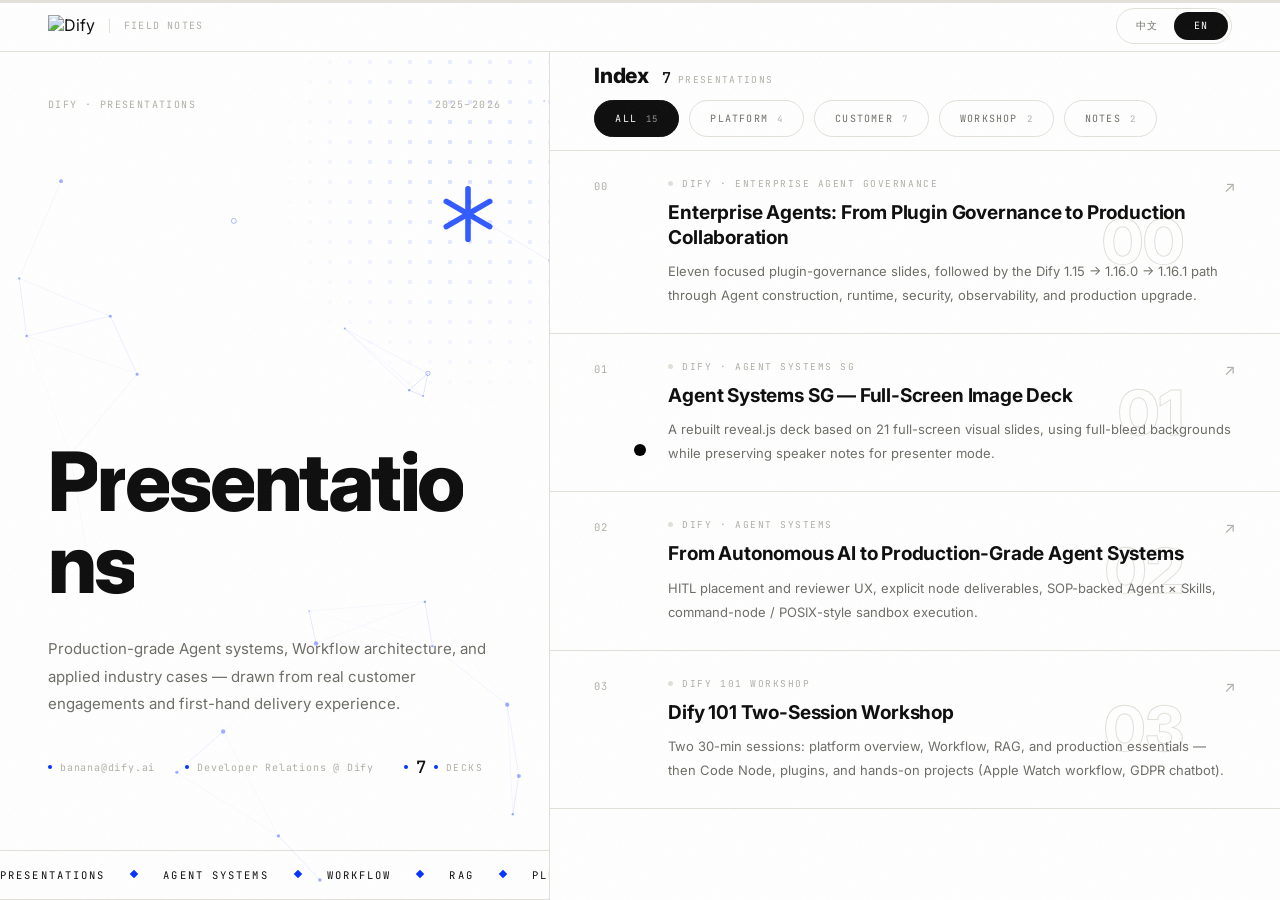
==== commit 05782cd6: "Switch index to a fixed two-pane layout - Desktop: fixed hero pane on the left (kicker, char-reveal " ====
--- a/index.html
+++ b/index.html
@@ -19,6 +19,8 @@
        Dify X · Webzibition-style index
        Single bilingual page (EN / 中文). Palette is unchanged:
        ink / paper / rule / dim / ghost / blue / lift.
+       Desktop: fixed two-pane shell — hero left, deck list
+       scrolls independently on the right. Mobile: stacked.
        ═══════════════════════════════════════════════════════════ */
 
     :root {
@@ -155,11 +157,12 @@
     .langbtn.on { color: var(--paper); }
     .langbtn:hover:not(.on) { color: var(--ink); }
 
-    /* ── Hero ───────────────────────────────────────────────── */
+    /* ── Left pane — hero (stacks on mobile) ────────────────── */
     .hero {
-      position: relative; min-height: 100vh; min-height: 100svh;
+      position: relative;
       display: flex; flex-direction: column;
-      padding: 104px 48px 36px; overflow: hidden;
+      padding: 72px 40px 0; overflow: hidden;
+      border-bottom: 1px solid var(--rule);
     }
     .hero-dots {
       position: absolute; inset: 0; z-index: 0; pointer-events: none;
@@ -177,11 +180,11 @@
       font-family: var(--mono); font-size: 10px; letter-spacing: 0.14em;
       text-transform: uppercase; color: var(--ghost);
     }
-    .hero-mid { margin: auto 0 72px; max-width: 1060px; }
+    .hero-mid { margin: 40px 0 46px; max-width: 1060px; }
 
     .hero-title {
       font-weight: 800;
-      font-size: clamp(56px, 9.6vw, 152px);
+      font-size: clamp(44px, 12vw, 64px);
       line-height: 1; letter-spacing: -0.04em; color: var(--ink);
     }
     .hero-title .ch { display: inline-block; overflow: hidden; vertical-align: bottom; padding-bottom: 0.14em; margin-bottom: -0.14em; }
@@ -211,29 +214,13 @@
     .hero-meta span { display: inline-flex; align-items: center; gap: 8px; }
     .hero-meta span::before { content: ''; width: 4px; height: 4px; border-radius: 50%; background: var(--blue); }
 
-    .hero-foot { display: flex; align-items: flex-end; justify-content: space-between; }
-    .scroll-cue {
-      display: flex; align-items: center; gap: 12px;
-      font-family: var(--mono); font-size: 9.5px; letter-spacing: 0.18em;
-      text-transform: uppercase; color: var(--ghost);
-    }
-    .scroll-line { position: relative; width: 1px; height: 46px; background: var(--rule); overflow: hidden; }
-    .scroll-line::after {
-      content: ''; position: absolute; left: 0; top: 0; width: 100%; height: 42%;
-      background: var(--blue); animation: cue 1.9s var(--ease-out) infinite;
-    }
-    @keyframes cue { 0% { transform: translateY(-105%); } 55%, 100% { transform: translateY(245%); } }
-
-    .hero-count { font-family: var(--mono); }
-    .hero-count b { font-size: 27px; font-weight: 500; color: var(--ink); letter-spacing: -0.02em; }
-    .hero-count span {
-      margin-left: 8px; font-size: 9.5px; letter-spacing: 0.16em;
-      text-transform: uppercase; color: var(--ghost);
-    }
+    .hero-count { font-family: var(--mono); display: inline-flex; align-items: baseline; gap: 7px; }
+    .hero-count b { font-size: 17px; font-weight: 500; color: var(--ink); letter-spacing: -0.02em; }
+    .hero-count span { font-size: 9.5px; letter-spacing: 0.16em; text-transform: uppercase; color: var(--ghost); }
 
     .hero-asterisk {
-      position: absolute; z-index: 2; right: 7vw; top: 21%;
-      width: 84px; height: 84px; color: var(--blue);
+      position: absolute; z-index: 2; right: 46px; top: 15%;
+      width: 70px; height: 70px; color: var(--blue);
       opacity: 0; transition: opacity 0.9s var(--ease-out) 0.95s;
       animation: spin 22s linear infinite; pointer-events: none;
     }
@@ -245,7 +232,6 @@
     .hero.in .fx { opacity: 1; transform: none; }
     .hero-kicker { --fd: 80ms; }
     .hero-meta { --fd: 680ms; }
-    .hero-foot { --fd: 840ms; }
 
     /* ── Marquee ────────────────────────────────────────────── */
     .marquee {
@@ -265,27 +251,29 @@
       background: var(--blue); transform: rotate(45deg);
       margin: 0 26px; vertical-align: 2px;
     }
-
-    /* ── Index section ──────────────────────────────────────── */
-    .index { padding: 104px 48px 120px; }
-    .index-head {
-      display: flex; align-items: flex-end; justify-content: space-between;
-      gap: 24px; flex-wrap: wrap; margin-bottom: 44px;
-    }
-    .sec-label {
-      font-family: var(--mono); font-size: 10px; letter-spacing: 0.2em;
-      text-transform: uppercase; color: var(--ghost); margin-bottom: 16px;
-      display: flex; align-items: center; gap: 10px;
-    }
-    .sec-label::before { content: ''; width: 22px; height: 1px; background: var(--blue); }
-    .index-title {
-      font-size: clamp(40px, 4.6vw, 64px); font-weight: 800;
-      letter-spacing: -0.03em; line-height: 1;
-    }
-    .index-count { font-family: var(--mono); font-size: 10px; letter-spacing: 0.14em; text-transform: uppercase; color: var(--ghost); }
-    .index-count b { font-size: 24px; font-weight: 500; color: var(--ink); letter-spacing: -0.02em; margin-right: 8px; }
-
-    .filters { display: flex; flex-wrap: wrap; gap: 10px; margin-bottom: 44px; }
+    /* marquee pinned to the bottom of the left pane, bleeding to its edges */
+    .hero .marquee { margin: 22px -40px 0; }
+
+    /* ── Sticky list bar (right pane / stacked page) ─────────── */
+    .list-bar {
+      position: sticky; top: 52px; z-index: 5; flex-shrink: 0;
+      background: rgba(255, 255, 255, 0.92);
+      -webkit-backdrop-filter: blur(10px); backdrop-filter: blur(10px);
+      border-bottom: 1px solid var(--rule);
+      padding: 13px 40px;
+      display: flex; align-items: center; justify-content: space-between;
+      gap: 12px 20px; flex-wrap: wrap;
+    }
+    .list-bar-id { display: flex; align-items: baseline; gap: 14px; }
+    .list-bar-title { font-size: 21px; font-weight: 800; letter-spacing: -0.02em; line-height: 1; }
+    .list-bar-count {
+      font-family: var(--mono); font-size: 9.5px; letter-spacing: 0.14em;
+      text-transform: uppercase; color: var(--ghost);
+      display: inline-flex; align-items: baseline; gap: 7px;
+    }
+    .list-bar-count b { font-size: 15px; font-weight: 500; color: var(--ink); letter-spacing: -0.02em; }
+
+    .filters { display: flex; flex-wrap: wrap; gap: 10px; margin: 0; }
     .chip {
       display: inline-flex; align-items: center; gap: 9px;
       font-family: var(--mono); font-size: 10px; letter-spacing: 0.12em; text-transform: uppercase;
@@ -299,42 +287,42 @@
     .chip:hover .chip-n { color: var(--dim); }
     .chip.on .chip-n { color: rgba(255, 255, 255, 0.55); }
 
-    .grid {
-      display: grid; grid-template-columns: repeat(2, 1fr); gap: 0;
-      border-right: 1px solid var(--rule); border-bottom: 1px solid var(--rule);
-    }
+    /* ── Deck rows ──────────────────────────────────────────── */
     .card {
-      position: relative; display: flex; flex-direction: column;
-      padding: 42px 40px 34px; min-height: 330px;
+      position: relative; display: grid;
+      grid-template-columns: 52px 1fr; gap: 0 22px; align-items: start;
+      padding: 26px 40px; min-height: 0;
       text-decoration: none; color: inherit; overflow: hidden;
       background: var(--paper);
-      box-shadow: inset 1px 0 0 var(--rule), inset 0 1px 0 var(--rule);
+      border-bottom: 1px solid var(--rule);
       transition: background 0.35s;
     }
     .card.is-hidden { display: none; }
     .card::before {
       content: ''; position: absolute; inset: 0; pointer-events: none;
-      background: radial-gradient(360px circle at var(--mx, 50%) var(--my, 50%), var(--blue-04), transparent 62%);
+      background: radial-gradient(420px circle at var(--mx, 50%) var(--my, 50%), var(--blue-04), transparent 62%);
       opacity: 0; transition: opacity 0.45s;
     }
     .card::after {
-      content: ''; position: absolute; top: 0; left: 0; right: 0; height: 2px;
-      background: var(--blue); transform: scaleX(0); transform-origin: 0 50%;
+      content: ''; position: absolute; top: 0; bottom: 0; left: 0; width: 2px;
+      background: var(--blue); transform: scaleY(0); transform-origin: 0 0;
       transition: transform 0.55s var(--ease-out);
     }
     .card:hover { background: var(--lift); }
     .card:hover::before { opacity: 1; }
-    .card:hover::after { transform: scaleX(1); }
+    .card:hover::after { transform: scaleY(1); }
+
+    .card-body { position: relative; z-index: 1; min-width: 0; }
 
     .card-num {
-      position: relative; z-index: 1;
+      position: relative; z-index: 1; padding-top: 2px;
       font-family: var(--mono); font-size: 10.5px; letter-spacing: 0.1em; color: var(--ghost);
       transition: color 0.25s;
     }
     .card:hover .card-num { color: var(--blue); }
 
     .card-tag {
-      position: relative; z-index: 1; margin-top: 14px;
+      position: relative; z-index: 1;
       display: flex; align-items: center; gap: 9px;
       font-family: var(--mono); font-size: 9.5px; letter-spacing: 0.16em;
       text-transform: uppercase; color: var(--ghost);
@@ -343,35 +331,33 @@
     .card:hover .card-tag i { background: var(--blue); }
 
     .card-title {
-      position: relative; z-index: 1; margin-top: 18px; max-width: 30ch;
-      font-size: 21px; font-weight: 700; line-height: 1.32; letter-spacing: -0.01em;
+      position: relative; z-index: 1; margin-top: 10px; max-width: 58ch;
+      font-size: 19px; font-weight: 700; line-height: 1.32; letter-spacing: -0.01em;
       transition: transform 0.4s var(--ease-out), color 0.3s;
     }
     .card:hover .card-title { color: var(--blue); transform: translateX(6px); }
 
     .card-desc {
-      position: relative; z-index: 1; margin-top: 14px; max-width: 52ch;
+      position: relative; z-index: 1; margin-top: 9px; max-width: 78ch;
       font-size: 13px; line-height: 1.85; color: var(--dim);
     }
 
-    .card-foot {
-      position: relative; z-index: 1; margin-top: auto; padding-top: 30px;
-      display: flex; align-items: center; justify-content: space-between;
-      font-family: var(--mono); font-size: 9.5px; letter-spacing: 0.18em;
-      text-transform: uppercase; color: var(--ghost); transition: color 0.25s;
-    }
-    .card:hover .card-foot { color: var(--ink); }
-    .card-arrow { font-size: 14px; transition: transform 0.35s var(--ease-out), color 0.25s; }
+    .card-arrow {
+      position: absolute; z-index: 1; right: 40px; top: 26px;
+      font-size: 15px; color: var(--ghost);
+      transition: transform 0.35s var(--ease-out), color 0.25s;
+    }
     .card:hover .card-arrow { color: var(--blue); transform: translate(5px, -5px); }
 
     .card-gnum {
-      position: absolute; z-index: 0; top: 10px; right: 22px;
-      font-size: 78px; font-weight: 800; line-height: 1; color: transparent;
+      position: absolute; z-index: 0; right: 92px; top: 50%;
+      transform: translateY(-50%);
+      font-size: 62px; font-weight: 800; line-height: 1; color: transparent;
       -webkit-text-stroke: 1px var(--rule);
       transition: transform 0.5s var(--ease-out), -webkit-text-stroke-color 0.4s;
       pointer-events: none; user-select: none;
     }
-    .card:hover .card-gnum { transform: translate(-9px, -9px); -webkit-text-stroke-color: var(--blue-12); }
+    .card:hover .card-gnum { transform: translateY(-50%) translate(-9px, -9px); -webkit-text-stroke-color: var(--blue-12); }
 
     /* scroll reveal (JS adds .rv) */
     .js .card, .js [data-rv] { opacity: 0; transform: translateY(34px); }
@@ -389,7 +375,13 @@
     .flipx { animation: flipx 0.5s var(--ease-out) both; }
 
     /* ── Footer ─────────────────────────────────────────────── */
-    .footer { border-top: 1px solid var(--rule); padding: 88px 48px 0; overflow: hidden; }
+    .sec-label {
+      font-family: var(--mono); font-size: 10px; letter-spacing: 0.2em;
+      text-transform: uppercase; color: var(--ghost); margin-bottom: 16px;
+      display: flex; align-items: center; gap: 10px;
+    }
+    .sec-label::before { content: ''; width: 22px; height: 1px; background: var(--blue); }
+    .footer { border-top: 1px solid var(--rule); padding: 64px 40px 32px; overflow: hidden; }
     .footer-mail {
       display: inline-flex; align-items: center; gap: 20px;
       font-size: clamp(38px, 5.6vw, 76px); font-weight: 800; letter-spacing: -0.03em;
@@ -420,36 +412,75 @@
     }
 
     .noscript-note {
-      margin: 32px 48px 0; padding: 22px 26px; border: 1px solid var(--rule);
+      margin: 24px 40px 32px; padding: 22px 26px; border: 1px solid var(--rule);
       font-size: 13px; line-height: 2; color: var(--dim);
     }
     .noscript-note a { color: var(--blue); }
+
+    /* ── Desktop: fixed two-pane shell ──────────────────────── */
+    @media (min-width: 901px) {
+      body {
+        height: 100vh; height: 100svh;
+        overflow: hidden;
+        display: flex; flex-direction: column;
+      }
+      .shell {
+        flex: 1; min-height: 0;
+        display: grid; grid-template-columns: 43% 1fr;
+        overflow: hidden;
+      }
+      .hero {
+        height: 100%; padding: 46px 48px 0;
+        border-right: 1px solid var(--rule); border-bottom: none;
+      }
+      .hero-mid { margin: auto 0 46px; }
+      .hero-title { font-size: clamp(48px, 6.4vw, 84px); }
+      .hero .marquee { margin: 26px -48px 0; }
+      .pane-right {
+        display: flex; flex-direction: column; min-height: 0;
+        overflow-y: auto; overflow-x: hidden;
+        -webkit-overflow-scrolling: touch;
+      }
+      .grid { flex-shrink: 0; }
+      .list-bar { top: 0; padding: 13px 44px; }
+      .card { padding: 26px 44px; }
+      .card-arrow { right: 44px; }
+      .card-gnum { right: 96px; }
+      .footer { padding: 72px 44px 36px; }
+      .noscript-note { margin: 24px 44px 36px; }
+    }
 
     /* ── Responsive ─────────────────────────────────────────── */
     @media (max-width: 900px) {
-      .grid { grid-template-columns: 1fr; }
-      .card { min-height: 0; padding: 36px 28px 30px; }
-      .card-gnum { font-size: 58px; }
+      .card { grid-template-columns: 46px 1fr; padding: 24px 28px; gap: 0 18px; }
+      .card-gnum { display: none; }
+      .card-arrow { right: 28px; top: 24px; }
+      .list-bar { padding: 12px 28px; }
+      .footer { padding: 56px 28px 28px; }
+      .noscript-note { margin: 24px 28px 28px; }
     }
     @media (max-width: 768px) {
-      body { padding-top: 48px; }
+      body { padding-top: 48px; overflow-x: hidden; }
       .topbar { padding: 0 20px; height: 48px; }
-      .hero { padding: 76px 22px 30px; }
-      .hero-mid { margin-bottom: 56px; }
+      .hero { padding: 60px 22px 0; }
+      .hero .marquee { margin: 22px -22px 0; }
+      .hero-mid { margin: 36px 0 40px; }
       .hero-sub { font-size: 14px; }
       .hero-asterisk { display: none; }
-      .index { padding: 72px 22px 80px; }
-      .filters { flex-wrap: nowrap; overflow-x: auto; margin-left: -22px; margin-right: -22px; padding: 0 22px; -webkit-overflow-scrolling: touch; }
-      .footer { padding: 64px 22px 0; }
-      .footer-big { margin-top: 56px; }
-      .noscript-note { margin: 32px 22px 0; }
+      .hero canvas { display: none; }
+      .list-bar { top: 48px; padding: 12px 22px; }
+      .card { padding: 22px; grid-template-columns: 40px 1fr; gap: 0 16px; }
+      .card-arrow { right: 22px; top: 22px; }
+      .filters { flex-wrap: nowrap; overflow-x: auto; margin-right: -22px; padding-right: 22px; -webkit-overflow-scrolling: touch; }
+      .footer { padding: 48px 22px 24px; }
+      .footer-big { margin-top: 48px; }
+      .noscript-note { margin: 24px 22px 24px; }
     }
 
     /* ── Reduced motion ─────────────────────────────────────── */
     @media (prefers-reduced-motion: reduce) {
       html { scroll-behavior: auto; }
       .mq-track { animation: none; }
-      .scroll-line::after { animation: none; }
       .hero-asterisk { animation: none; }
       .js .card, .js [data-rv] { opacity: 1; transform: none; }
       .hero-title .ch > i, .hero-sub .wd > i { transform: none; }
@@ -490,8 +521,8 @@
     </nav>
   </header>
 
-  <main>
-    <!-- hero -->
+  <main class="shell">
+    <!-- left pane: fixed hero -->
     <section class="hero" id="hero">
       <div class="hero-dots" aria-hidden="true"></div>
       <canvas id="heroCanvas" aria-hidden="true"></canvas>
@@ -506,11 +537,8 @@
           <div class="hero-meta fx">
             <span>banana@dify.ai</span>
             <span>Developer Relations @ Dify</span>
+            <span class="hero-count"><b id="deckCount" data-to="15">0</b><span data-i18n="decksUnit">Decks</span></span>
           </div>
-        </div>
-        <div class="hero-foot fx">
-          <div class="scroll-cue"><span class="scroll-line"></span><span data-i18n="scrollCue">Scroll to explore</span></div>
-          <div class="hero-count"><b id="deckCount" data-to="15">0</b><span data-i18n="decksUnit">Decks</span></div>
         </div>
       </div>
       <svg class="hero-asterisk" viewBox="-50 -50 100 100" aria-hidden="true">
@@ -520,24 +548,20 @@
           <line x1="-31" y1="18" x2="31" y2="-18"/>
         </g>
       </svg>
+      <div class="marquee" aria-hidden="true">
+        <div class="mq-track" id="marqueeTrack"></div>
+      </div>
     </section>
 
-    <!-- marquee -->
-    <div class="marquee" aria-hidden="true">
-      <div class="mq-track" id="marqueeTrack"></div>
-    </div>
-
-    <!-- deck index -->
-    <section class="index" id="index">
-      <div class="index-head" data-rv>
-        <div>
-          <p class="sec-label" data-i18n="secLabel">All decks · 2025–2026</p>
-          <h2 class="index-title" data-i18n="indexTitle">Index</h2>
+    <!-- right pane: scrollable deck list -->
+    <div class="pane-right" id="paneRight">
+      <div class="list-bar">
+        <div class="list-bar-id">
+          <span class="list-bar-title" data-i18n="indexTitle">Index</span>
+          <span class="list-bar-count"><b id="deckCount2" data-to="15">0</b><span data-i18n="presentationsUnit">Presentations</span></span>
         </div>
-        <p class="index-count"><b id="deckCount2" data-to="15">0</b><span data-i18n="presentationsUnit">Presentations</span></p>
+        <div class="filters" id="filters" role="tablist" aria-label="Filter decks"></div>
       </div>
-
-      <div class="filters" id="filters" data-rv role="tablist" aria-label="Filter decks"></div>
 
       <div class="grid" id="deckGrid"></div>
 
@@ -560,28 +584,27 @@
           <a href="enterprise-agent-campus/index.html">14 Campus Lecture</a>
         </div>
       </noscript>
-    </section>
-
-    <!-- footer -->
-    <footer class="footer">
-      <div data-rv>
-        <p class="sec-label" data-i18n="contactLabel">Get in touch</p>
-        <a class="footer-mail" href="mailto:banana@dify.ai">
-          banana@dify.ai
-          <span class="fm-arrow" aria-hidden="true">↗</span>
-        </a>
-      </div>
-      <div class="footer-links" data-rv>
-        <a href="https://github.com/crazywoola" target="_blank" rel="noopener">@crazywoola</a>
-        <span class="sep">·</span>
-        <a href="https://github.com/crazywoola/dify-x" target="_blank" rel="noopener">dify-x</a>
-        <span class="sep">·</span>
-        <a href="https://crazywoola.github.io/dify-x/" target="_blank" rel="noopener" data-i18n="liveDemo">Live Demo</a>
-        <span class="sep">·</span>
-        <span>© 2026 LangGenius, Inc.</span>
-      </div>
-      <div class="footer-big" data-rv aria-hidden="true">DIFY·X</div>
-    </footer>
+
+      <footer class="footer">
+        <div data-rv>
+          <p class="sec-label" data-i18n="contactLabel">Get in touch</p>
+          <a class="footer-mail" href="mailto:banana@dify.ai">
+            banana@dify.ai
+            <span class="fm-arrow" aria-hidden="true">↗</span>
+          </a>
+        </div>
+        <div class="footer-links" data-rv>
+          <a href="https://github.com/crazywoola" target="_blank" rel="noopener">@crazywoola</a>
+          <span class="sep">·</span>
+          <a href="https://github.com/crazywoola/dify-x" target="_blank" rel="noopener">dify-x</a>
+          <span class="sep">·</span>
+          <a href="https://crazywoola.github.io/dify-x/" target="_blank" rel="noopener" data-i18n="liveDemo">Live Demo</a>
+          <span class="sep">·</span>
+          <span>© 2026 LangGenius, Inc.</span>
+        </div>
+        <div class="footer-big" data-rv aria-hidden="true">DIFY·X</div>
+      </footer>
+    </div>
   </main>
 
   <script>
@@ -711,12 +734,9 @@
         kicker: 'Presentations',
         heroTitle: 'Presentations',
         heroSub: 'Production-grade Agent systems, Workflow architecture, and applied industry cases — drawn from real customer engagements and first-hand delivery experience.',
-        scrollCue: 'Scroll to explore',
         decksUnit: 'Decks',
         presentationsUnit: 'Presentations',
-        secLabel: 'All decks · 2025–2026',
         indexTitle: 'Index',
-        openDeck: 'Open deck',
         liveDemo: 'Live Demo',
         loaderHint: 'Loading the archive',
         contactLabel: 'Get in touch',
@@ -728,12 +748,9 @@
         kicker: '演讲资料',
         heroTitle: '演讲资料',
         heroSub: '聚焦生产级 Agent 系统、Workflow 架构与行业场景实践。每一篇都源自真实客户合作与一线交付经验。',
-        scrollCue: '滚动浏览',
         decksUnit: '份演讲',
         presentationsUnit: '份演讲',
-        secLabel: '全部演讲 · 2025–2026',
         indexTitle: '索引',
-        openDeck: '打开演讲',
         liveDemo: '在线演示',
         loaderHint: '正在装载档案',
         contactLabel: '联系方式',
@@ -832,7 +849,6 @@
     }
 
     function renderDecks() {
-      var t = T[lang];
       gridEl.innerHTML = DECKS.map(function (d, i) {
         var href = lang === 'zh' ? d.hrefZh : d.hrefEn;
         var title = lang === 'zh' ? d.tZh : d.tEn;
@@ -841,11 +857,12 @@
         return '<a class="card" data-f="' + d.f + '" href="' + href + '" style="--rd:' + (i * 55) + 'ms">' +
           '<span class="card-gnum" aria-hidden="true">' + d.n + '</span>' +
           '<span class="card-num">' + d.n + '</span>' +
-          '<span class="card-tag"><i></i>' + esc(label) + '</span>' +
-          '<h3 class="card-title">' + esc(title) + '</h3>' +
-          '<p class="card-desc">' + esc(desc) + '</p>' +
-          '<span class="card-foot"><span class="card-open">' + esc(t.openDeck) + '</span>' +
-          '<span class="card-arrow" aria-hidden="true">↗</span></span>' +
+          '<div class="card-body">' +
+            '<span class="card-tag"><i></i>' + esc(label) + '</span>' +
+            '<h3 class="card-title">' + esc(title) + '</h3>' +
+            '<p class="card-desc">' + esc(desc) + '</p>' +
+          '</div>' +
+          '<span class="card-arrow" aria-hidden="true">↗</span>' +
           '</a>';
       }).join('');
       if (firstRender) {
@@ -950,8 +967,10 @@
       });
     }
 
-    /* ── scroll reveal ──────────────────────────────────────── */
+    /* ── scroll reveal (scoped to the right pane on desktop) ── */
     function initObservers() {
+      var pane = $('#paneRight');
+      var mq = window.matchMedia('(min-width: 901px)');
       var io = new IntersectionObserver(function (entries) {
         entries.forEach(function (en) {
           if (en.isIntersecting) {
@@ -959,8 +978,14 @@
             io.unobserve(en.target);
           }
         });
-      }, { threshold: 0.12, rootMargin: '0px 0px -6% 0px' });
+      }, { threshold: 0.12, root: mq.matches ? pane : null, rootMargin: '0px 0px -6% 0px' });
       $$('.card, [data-rv]').forEach(function (el) { io.observe(el); });
+      /* crossing the breakpoint: reveal everything so nothing stays invisible */
+      if (mq.addEventListener) {
+        mq.addEventListener('change', function () {
+          $$('.card, [data-rv]').forEach(function (el) { el.classList.add('rv'); });
+        });
+      }
     }
 
     /* ── custom cursor ──────────────────────────────────────── */
@@ -985,14 +1010,16 @@
       });
     }
 
-    /* ── scroll progress ────────────────────────────────────── */
+    /* ── scroll progress (right pane on desktop, page on mobile) ── */
     function initProgress() {
       var bar = $('#progressBar');
+      var pane = $('#paneRight');
       var onScroll = function () {
-        var h = document.documentElement;
-        var max = h.scrollHeight - window.innerHeight;
-        bar.style.transform = 'scaleX(' + (max > 0 ? Math.min(1, Math.max(0, h.scrollTop / max)) : 0) + ')';
+        var el = pane.scrollHeight > pane.clientHeight + 4 ? pane : document.documentElement;
+        var max = el.scrollHeight - el.clientHeight;
+        bar.style.transform = 'scaleX(' + (max > 0 ? Math.min(1, Math.max(0, el.scrollTop / max)) : 0) + ')';
       };
+      pane.addEventListener('scroll', onScroll, { passive: true });
       window.addEventListener('scroll', onScroll, { passive: true });
       onScroll();
     }
@@ -1001,7 +1028,7 @@
     function initCanvas() {
       var cv = $('#heroCanvas');
       var ctx = cv && cv.getContext ? cv.getContext('2d') : null;
-      if (!cv || !ctx || RM) return;
+      if (!cv || !ctx || RM || window.innerWidth <= 900) return;
       var W = 0, H = 0, parts = [], mouse = { x: -1e4, y: -1e4 };
       var running = false, rafId = 0;
       var LINK = 150, MLINK = 180;
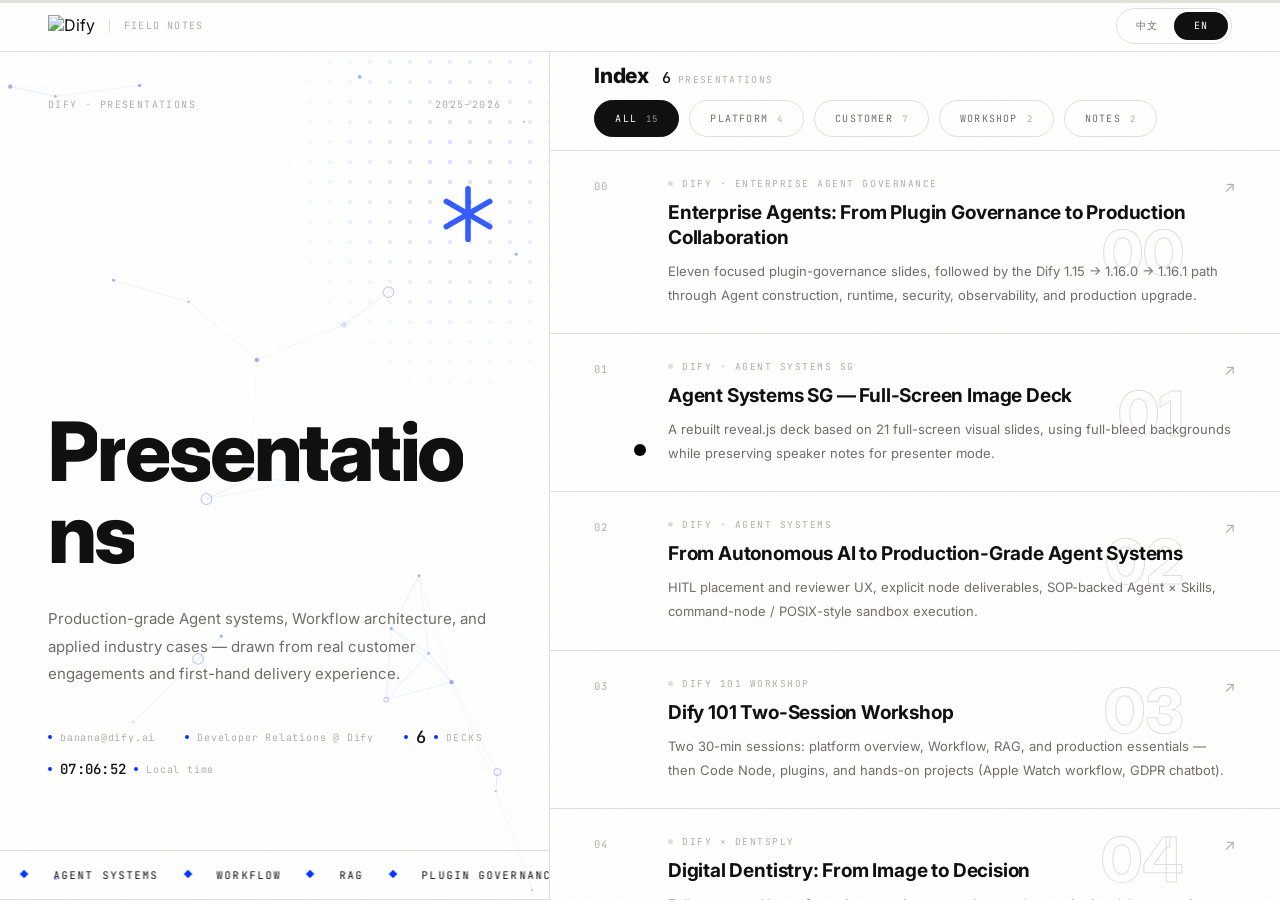
==== commit ad2a70f5: "Add Codrops layout animations and i18n UX improvements Layout animations: - Directional row reveals:" ====
--- a/index.html
+++ b/index.html
@@ -32,6 +32,7 @@
       --blue:  #0033ff;
       --lift:  #f7f6f1;
       --blue-04: rgba(0, 51, 255, 0.05);
+      --blue-06: rgba(0, 51, 255, 0.07);
       --blue-12: rgba(0, 51, 255, 0.12);
 
       --sans: 'Inter', 'Noto Sans SC', 'PingFang SC', 'Microsoft YaHei', sans-serif;
@@ -56,6 +57,12 @@
     button { font: inherit; background: none; border: 0; color: inherit; }
     :focus-visible { outline: 2px solid var(--blue); outline-offset: 3px; }
 
+    /* language switch crossfade (View Transitions API) */
+    ::view-transition-old(root), ::view-transition-new(root) {
+      animation-duration: 0.45s;
+      animation-timing-function: var(--ease-out);
+    }
+
     /* ── Scroll progress ────────────────────────────────────── */
     .prog {
       position: fixed; top: 0; left: 0; right: 0; height: 3px; z-index: 120;
@@ -96,14 +103,49 @@
       body.cursor-on, body.cursor-on * { cursor: none !important; }
     }
 
+    /* deck page transition — ink panel with blue label.
+       Codrops "revealers": the panel wipes down while the label counter-moves
+       inside it, so the text stays visually put and gets cut off by the mask. */
+    .deck-trans { position: fixed; inset: 0; z-index: 500; pointer-events: none; visibility: hidden; }
+    .deck-trans .dt-move {
+      position: absolute; inset: 0; background: var(--ink); overflow: hidden;
+      transform: translateY(-101%);
+      transition: transform 0.55s cubic-bezier(0.76, 0, 0.24, 1);
+    }
+    .deck-trans .dt-inner {
+      position: absolute; inset: 0; display: flex; align-items: center; justify-content: center;
+      transform: translateY(101%);
+      transition: transform 0.55s cubic-bezier(0.76, 0, 0.24, 1);
+    }
+    .deck-trans .dt-label {
+      font-family: var(--mono); font-size: clamp(13px, 1.8vw, 19px);
+      letter-spacing: 0.16em; text-transform: uppercase; color: var(--blue);
+      white-space: nowrap;
+    }
+    .deck-trans.go { visibility: visible; pointer-events: auto; }
+    .deck-trans.go .dt-move { transform: translateY(0); }
+    .deck-trans.go .dt-inner { transform: translateY(0); }
+
     /* ── Preloader ──────────────────────────────────────────── */
     .loader {
-      position: fixed; inset: 0; z-index: 400; background: var(--paper);
+      position: fixed; inset: 0; z-index: 400; pointer-events: none;
+    }
+    /* two panels split along the 43%/57% pane seam — mirror the shell layout */
+    .loader-pane {
+      position: absolute; top: 0; bottom: 0; background: var(--paper);
       display: flex; align-items: center; justify-content: center;
       transition: transform 1.05s cubic-bezier(0.76, 0, 0.24, 1);
     }
-    .loader.done { transform: translateY(-101%); }
+    .loader-pane--left { left: 0; width: 43%; }
+    .loader-pane--right { right: 0; width: 57%; }
+    .loader.done .loader-pane--left { transform: translateY(-101%); }
+    .loader.done .loader-pane--right { transform: translateY(101%); transition-delay: 0.09s; }
     .loader.done .loader-inner { opacity: 0; transition: opacity 0.35s; }
+    @media (max-width: 900px) {
+      /* split only makes sense on the two-pane layout — full-width curtain on mobile */
+      .loader-pane--left { width: 100%; }
+      .loader-pane--right { display: none; }
+    }
     .loader-inner {
       display: flex; flex-direction: column; align-items: center; gap: 26px;
       transition: opacity 0.35s;
@@ -134,6 +176,9 @@
       display: flex; align-items: center; justify-content: space-between;
       padding: 0 48px;
     }
+    /* fade in after the preloader splits (JS only — no-JS keeps it visible) */
+    .js .topbar { opacity: 0; transition: opacity 0.6s var(--ease-out) 0.25s; }
+    html.booted .topbar { opacity: 1; }
     .brand { display: flex; align-items: center; gap: 14px; text-decoration: none; }
     .brand img { height: 21px; display: block; }
     .brand-div { width: 1px; height: 14px; background: var(--rule); }
@@ -188,6 +233,8 @@
       line-height: 1; letter-spacing: -0.04em; color: var(--ink);
     }
     .hero-title .ch { display: inline-block; overflow: hidden; vertical-align: bottom; padding-bottom: 0.14em; margin-bottom: -0.14em; }
+    /* scrambled (decoding) characters during the language switch */
+    .hero-title .ch-s { color: var(--ghost); }
     .hero-title .ch > i {
       display: inline-block; font-style: normal; transform: translateY(125%);
       transition: transform 0.95s var(--ease-out);
@@ -218,14 +265,18 @@
     .hero-count b { font-size: 17px; font-weight: 500; color: var(--ink); letter-spacing: -0.02em; }
     .hero-count span { font-size: 9.5px; letter-spacing: 0.16em; text-transform: uppercase; color: var(--ghost); }
 
+    .hero-clock { font-family: var(--mono); display: inline-flex; align-items: baseline; gap: 8px; }
+    .hero-clock b { font-size: 14px; font-weight: 500; color: var(--ink); letter-spacing: 0.02em; font-variant-numeric: tabular-nums; }
+
     .hero-asterisk {
       position: absolute; z-index: 2; right: 46px; top: 15%;
       width: 70px; height: 70px; color: var(--blue);
       opacity: 0; transition: opacity 0.9s var(--ease-out) 0.95s;
+      translate: 0 0; /* magnetic offset, set by JS */
       animation: spin 22s linear infinite; pointer-events: none;
     }
     .hero.in .hero-asterisk { opacity: 0.8; }
-    @keyframes spin { to { transform: rotate(360deg); } }
+    @keyframes spin { from { rotate: 0deg; } to { rotate: 360deg; } }
 
     /* generic hero entrance for static blocks */
     .fx { opacity: 0; transform: translateY(26px); transition: opacity 0.9s var(--ease-out) var(--fd, 0ms), transform 0.9s var(--ease-out) var(--fd, 0ms); }
@@ -238,9 +289,9 @@
       border-top: 1px solid var(--rule); border-bottom: 1px solid var(--rule);
       overflow: hidden; padding: 17px 0; background: var(--paper);
     }
-    .mq-track { display: flex; width: max-content; animation: mq 34s linear infinite; }
-    .marquee:hover .mq-track { animation-play-state: paused; }
-    @keyframes mq { to { transform: translateX(-50%); } }
+    /* marquee: driven by JS (base speed + scroll velocity), pinned to the
+       bottom of the left pane, bleeding to its edges */
+    .mq-track { display: flex; width: max-content; will-change: transform; }
     .mq-group { display: flex; align-items: center; }
     .mq-i {
       font-family: var(--mono); font-size: 10.5px; letter-spacing: 0.2em;
@@ -251,7 +302,6 @@
       background: var(--blue); transform: rotate(45deg);
       margin: 0 26px; vertical-align: 2px;
     }
-    /* marquee pinned to the bottom of the left pane, bleeding to its edges */
     .hero .marquee { margin: 22px -40px 0; }
 
     /* ── Sticky list bar (right pane / stacked page) ─────────── */
@@ -273,6 +323,15 @@
     }
     .list-bar-count b { font-size: 15px; font-weight: 500; color: var(--ink); letter-spacing: -0.02em; }
 
+    /* sticky-bar morph: compacts once the list scrolls (JS adds .compact) */
+    .list-bar, .list-bar-title, .list-bar-count, .chip { transition-timing-function: var(--ease-out); }
+    .list-bar { transition-property: padding-top, padding-bottom; transition-duration: 0.45s; }
+    .list-bar-title { transition-property: font-size; transition-duration: 0.45s; }
+    .list-bar-count { transition-property: opacity; transition-duration: 0.35s; }
+    .list-bar.compact { padding-top: 9px; padding-bottom: 9px; }
+    .list-bar.compact .list-bar-title { font-size: 18px; }
+    .list-bar.compact .list-bar-count { opacity: 0; }
+
     .filters { display: flex; flex-wrap: wrap; gap: 10px; margin: 0; }
     .chip {
       display: inline-flex; align-items: center; gap: 9px;
@@ -298,21 +357,28 @@
       transition: background 0.35s;
     }
     .card.is-hidden { display: none; }
-    .card::before {
-      content: ''; position: absolute; inset: 0; pointer-events: none;
-      background: radial-gradient(420px circle at var(--mx, 50%) var(--my, 50%), var(--blue-04), transparent 62%);
-      opacity: 0; transition: opacity 0.45s;
-    }
+    /* directional sweep — blue tint expands as a circle from the cursor's
+       entry point (Codrops-style directional hover) */
+    .card-sweep {
+      position: absolute; inset: 0; z-index: 0; pointer-events: none;
+      background: var(--blue-06);
+      clip-path: circle(0px at var(--sx, 50%) var(--sy, 50%));
+      transition: clip-path 0.7s var(--ease-out);
+    }
+    .card:hover .card-sweep { clip-path: circle(150% at var(--sx, 50%) var(--sy, 50%)); }
     .card::after {
       content: ''; position: absolute; top: 0; bottom: 0; left: 0; width: 2px;
       background: var(--blue); transform: scaleY(0); transform-origin: 0 0;
       transition: transform 0.55s var(--ease-out);
     }
     .card:hover { background: var(--lift); }
-    .card:hover::before { opacity: 1; }
     .card:hover::after { transform: scaleY(1); }
 
-    .card-body { position: relative; z-index: 1; min-width: 0; }
+    .card-body {
+      position: relative; z-index: 1; min-width: 0;
+      transform: perspective(900px) rotateX(var(--rx, 0deg)) rotateY(var(--ry, 0deg));
+      transition: transform 0.55s var(--ease-out);
+    }
 
     .card-num {
       position: relative; z-index: 1; padding-top: 2px;
@@ -354,12 +420,13 @@
       transform: translateY(-50%);
       font-size: 62px; font-weight: 800; line-height: 1; color: transparent;
       -webkit-text-stroke: 1px var(--rule);
-      transition: transform 0.5s var(--ease-out), -webkit-text-stroke-color 0.4s;
+      transition: transform 0.5s var(--ease-out), translate 0.18s linear,
+                  -webkit-text-stroke-color 0.4s;
       pointer-events: none; user-select: none;
     }
     .card:hover .card-gnum { transform: translateY(-50%) translate(-9px, -9px); -webkit-text-stroke-color: var(--blue-12); }
 
-    /* scroll reveal (JS adds .rv) */
+    /* scroll reveal (JS adds .rv) — rows enter from alternating sides */
     .js .card, .js [data-rv] { opacity: 0; transform: translateY(34px); }
     .js .card.rv, .js [data-rv].rv {
       opacity: 1; transform: none;
@@ -369,6 +436,10 @@
     .js .card.rv { transition-property: opacity, transform; }
     .js .card { transition-property: background; }
     .js .card.rv { transition-property: opacity, transform, background; }
+    /* directional entrance: odd rows slide in from the left, even from the right */
+    .js .card:nth-child(odd) { transform: translateY(30px) translateX(-34px); }
+    .js .card:nth-child(even) { transform: translateY(30px) translateX(34px); }
+    .js .card.rv:nth-child(odd), .js .card.rv:nth-child(even) { transform: none; }
 
     /* language text swap */
     @keyframes flipx { from { opacity: 0; transform: translateY(10px); } to { opacity: 1; transform: none; } }
@@ -404,12 +475,26 @@
     .footer-links a:hover { color: var(--ink); }
     .footer-links .sep { color: var(--rule); }
 
+    /* keyboard hint + screen-reader live region */
+    .kbd-hint { display: inline-flex; align-items: center; gap: 8px; color: var(--dim); }
+    .kbd-hint kbd {
+      font-family: var(--mono); font-size: 9px; letter-spacing: 0.06em; color: var(--dim);
+      border: 1px solid var(--rule); border-radius: 4px; padding: 3px 7px; line-height: 1;
+      background: var(--paper);
+    }
+    .sr-only {
+      position: absolute; width: 1px; height: 1px; padding: 0; margin: -1px;
+      overflow: hidden; clip: rect(0, 0, 0, 0); white-space: nowrap; border: 0;
+    }
+
     .footer-big {
       margin-top: 80px; line-height: 0.86; font-weight: 800;
       font-size: clamp(84px, 19vw, 270px); letter-spacing: -0.03em;
       color: transparent; -webkit-text-stroke: 1px var(--rule);
       user-select: none; pointer-events: none; white-space: nowrap;
     }
+    /* kinetic letters: each char gets a scroll-linked parallax offset */
+    .footer-big span { display: inline-block; translate: 0 0; will-change: translate; }
 
     .noscript-note {
       margin: 24px 40px 32px; padding: 22px 26px; border: 1px solid var(--rule);
@@ -480,13 +565,17 @@
     /* ── Reduced motion ─────────────────────────────────────── */
     @media (prefers-reduced-motion: reduce) {
       html { scroll-behavior: auto; }
-      .mq-track { animation: none; }
       .hero-asterisk { animation: none; }
       .js .card, .js [data-rv] { opacity: 1; transform: none; }
       .hero-title .ch > i, .hero-sub .wd > i { transform: none; }
       .fx { opacity: 1; transform: none; }
       .hero-asterisk { opacity: 0.8; }
       .flipx { animation: none; }
+      .card-sweep { transition: none; }
+      .card-body { transition: none; }
+      .loader-pane { transition: none; }
+      .list-bar, .list-bar-title, .list-bar-count { transition: none; }
+      .topbar { transition: none; }
     }
   </style>
 </head>
@@ -496,15 +585,24 @@
   <div class="prog" aria-hidden="true"><i id="progressBar"></i></div>
   <div class="grain" aria-hidden="true"></div>
   <div class="cursor" id="cursor" aria-hidden="true"><span class="cursor-label">↗</span></div>
-
-  <!-- preloader -->
+  <!-- deck page transition (Codrops revealers): ink panel + blue label -->
+  <div class="deck-trans" id="deckTrans" aria-hidden="true">
+    <div class="dt-move"><div class="dt-inner"><span class="dt-label" id="dtLabel"></span></div></div>
+  </div>
+  <!-- language-change announcement for screen readers -->
+  <div class="sr-only" id="langAnnounce" aria-live="polite" role="status"></div>
+
+  <!-- preloader: two panels splitting along the pane seam -->
   <div class="loader" id="loader" aria-hidden="true">
-    <div class="loader-inner">
-      <img class="loader-logo" src="assets/logo.svg" alt="Dify">
-      <div class="loader-count"><b id="loaderNum">0</b><span>%</span></div>
-      <div class="loader-bar"><i id="loaderBar"></i></div>
-      <div class="loader-hint" data-i18n="loaderHint">Loading the archive</div>
+    <div class="loader-pane loader-pane--left">
+      <div class="loader-inner">
+        <img class="loader-logo" src="assets/logo.svg" alt="Dify">
+        <div class="loader-count"><b id="loaderNum">0</b><span>%</span></div>
+        <div class="loader-bar"><i id="loaderBar"></i></div>
+        <div class="loader-hint" data-i18n="loaderHint">Loading the archive</div>
+      </div>
     </div>
+    <div class="loader-pane loader-pane--right"></div>
   </div>
 
   <!-- top bar -->
@@ -538,6 +636,7 @@
             <span>banana@dify.ai</span>
             <span>Developer Relations @ Dify</span>
             <span class="hero-count"><b id="deckCount" data-to="15">0</b><span data-i18n="decksUnit">Decks</span></span>
+            <span class="hero-clock"><b id="clock">--:--:--</b><span data-i18n="localTime">Local time</span></span>
           </div>
         </div>
       </div>
@@ -599,6 +698,8 @@
           <a href="https://github.com/crazywoola/dify-x" target="_blank" rel="noopener">dify-x</a>
           <span class="sep">·</span>
           <a href="https://crazywoola.github.io/dify-x/" target="_blank" rel="noopener" data-i18n="liveDemo">Live Demo</a>
+          <span class="sep">·</span>
+          <span class="kbd-hint"><kbd>L</kbd><span data-i18n="langHint">press L to switch language</span></span>
           <span class="sep">·</span>
           <span>© 2026 LangGenius, Inc.</span>
         </div>
@@ -737,7 +838,11 @@
         decksUnit: 'Decks',
         presentationsUnit: 'Presentations',
         indexTitle: 'Index',
+        localTime: 'Local time',
         liveDemo: 'Live Demo',
+        langHint: 'press L to switch language',
+        langSwitched: 'Language switched to English',
+        description: 'Presentation index for Dify X — agent systems, workflows, RAG, and industry case decks. Bilingual: language follows your system, toggle in the top bar.',
         loaderHint: 'Loading the archive',
         contactLabel: 'Get in touch',
         marquee: ['Presentations', 'Agent Systems', 'Workflow', 'RAG', 'Plugin Governance', 'HITL', 'Observability', 'Risk Control', 'Workshops', 'Field Notes'],
@@ -751,7 +856,11 @@
         decksUnit: '份演讲',
         presentationsUnit: '份演讲',
         indexTitle: '索引',
+        localTime: '本地时间',
         liveDemo: '在线演示',
+        langHint: '按 L 切换语言',
+        langSwitched: '已切换为中文',
+        description: 'Dify X 演讲资料索引 — Agent 系统、Workflow 架构、RAG 与行业案例。双语站点：语言跟随系统设置，也可在顶栏切换。',
         loaderHint: '正在装载档案',
         contactLabel: '联系方式',
         marquee: ['演讲资料', 'Agent 系统', 'Workflow', 'RAG', '插件治理', '人机协同', '可观测性', '风控实战', '工作坊', '交付笔记'],
@@ -783,6 +892,39 @@
       });
     }
 
+    /* Codrops-style text scramble — characters randomize, then resolve */
+    var SCR_CHARS = '!<>-_\\/[]{}—=+*^?#________';
+    function scrambleTo(el, newText) {
+      if (RM) { splitChars(el, newText); return; }
+      var oldText = el.textContent;
+      var len = Math.max(oldText.length, newText.length);
+      var queue = [];
+      for (var i = 0; i < len; i++) {
+        var start = Math.floor(Math.random() * 18);
+        queue.push({
+          from: oldText[i] || '', to: newText[i] || '',
+          start: start, end: start + 8 + Math.floor(Math.random() * 18), ch: null
+        });
+      }
+      if (el._scrRaf) cancelAnimationFrame(el._scrRaf);
+      var frame = 0;
+      (function update() {
+        var out = '', done = 0;
+        for (var i = 0; i < queue.length; i++) {
+          var q = queue[i];
+          if (frame >= q.end) { done++; out += esc(q.to); }
+          else if (frame >= q.start) {
+            if (!q.ch || Math.random() < 0.3) q.ch = SCR_CHARS[Math.floor(Math.random() * SCR_CHARS.length)];
+            out += '<span class="ch-s">' + q.ch + '</span>';
+          } else out += esc(q.from);
+        }
+        el.innerHTML = out;
+        if (done === queue.length) { splitChars(el, newText); el._scrRaf = 0; return; }
+        frame++;
+        el._scrRaf = raf(update);
+      })();
+    }
+
     function splitChars(el, text) {
       el.textContent = '';
       var frag = document.createDocumentFragment();
@@ -855,6 +997,7 @@
         var label = lang === 'zh' ? d.labelZh : d.labelEn;
         var desc = lang === 'zh' ? d.dZh : d.dEn;
         return '<a class="card" data-f="' + d.f + '" href="' + href + '" style="--rd:' + (i * 55) + 'ms">' +
+          '<i class="card-sweep" aria-hidden="true"></i>' +
           '<span class="card-gnum" aria-hidden="true">' + d.n + '</span>' +
           '<span class="card-num">' + d.n + '</span>' +
           '<div class="card-body">' +
@@ -876,29 +1019,41 @@
     }
 
     function splitHero(animate) {
-      splitChars($('#heroTitle'), T[lang].heroTitle);
+      var title = T[lang].heroTitle;
+      if (animate) scrambleTo($('#heroTitle'), title);
+      else splitChars($('#heroTitle'), title);
       splitWords($('#heroSub'), T[lang].heroSub);
-      if (animate) {
-        heroEl.classList.remove('in');
-        void heroEl.offsetWidth; /* restart the transitions */
-        heroEl.classList.add('in');
-      }
-    }
-
-    /* ── static i18n text (with flip animation) ─────────────── */
-    function setText(el, val) {
-      el.classList.remove('flipx');
-      void el.offsetWidth;
-      el.textContent = val;
-      el.classList.add('flipx');
+    }
+
+    /* ── static i18n text (staggered flip wave) ─────────────── */
+    function flipWave(els) {
+      els.forEach(function (el, i) {
+        el.classList.remove('flipx');
+        void el.offsetWidth;
+        el.style.animationDelay = (i * 40) + 'ms';
+        el.classList.add('flipx');
+      });
     }
 
     function applyStatic() {
       var t = T[lang];
-      $$('[data-i18n]').forEach(function (el) {
+      var els = $$('[data-i18n]').filter(function (el) {
         var v = t[el.getAttribute('data-i18n')];
-        if (v != null) setText(el, v);
-      });
+        if (v == null) return false;
+        el.textContent = v;
+        return true;
+      });
+      flipWave(els);
+    }
+
+    function applyMeta() {
+      var m = document.querySelector('meta[name="description"]');
+      if (m) m.setAttribute('content', T[lang].description);
+    }
+
+    function announceLang() {
+      var el = $('#langAnnounce');
+      if (el) el.textContent = T[lang].langSwitched;
     }
 
     function updateLangNav() {
@@ -913,21 +1068,28 @@
     function setLang(l) {
       if (l !== 'zh' && l !== 'en') return;
       if (l === lang) return;
-      lang = l;
-      try { localStorage.setItem('difyx.lang', l); } catch (e) { /* private mode */ }
-      try {
-        var u = new URL(location.href);
-        u.searchParams.set('lang', l);
-        history.replaceState(null, '', u.toString());
-      } catch (e) { /* file:// */ }
-      document.documentElement.lang = l === 'zh' ? 'zh-CN' : 'en';
-      document.title = T[l].docTitle;
-      applyStatic();
-      splitHero(true);
-      renderMarquee();
-      renderChips();
-      renderDecks();
-      updateLangNav();
+      var apply = function () {
+        lang = l;
+        try { localStorage.setItem('difyx.lang', l); } catch (e) { /* private mode */ }
+        try {
+          var u = new URL(location.href);
+          u.searchParams.set('lang', l);
+          history.replaceState(null, '', u.toString());
+        } catch (e) { /* file:// */ }
+        document.documentElement.lang = l === 'zh' ? 'zh-CN' : 'en';
+        document.title = T[l].docTitle;
+        applyMeta();
+        applyStatic();
+        splitHero(true);
+        renderMarquee();
+        renderChips();
+        flipWave($$('.chip', filtersEl));
+        renderDecks();
+        updateLangNav();
+        announceLang();
+      };
+      if (document.startViewTransition && !RM) document.startViewTransition(apply);
+      else apply();
     }
 
     /* ── filtering with FLIP ────────────────────────────────── */
@@ -1010,18 +1172,84 @@
       });
     }
 
-    /* ── scroll progress (right pane on desktop, page on mobile) ── */
+    /* ── scroll progress, marquee velocity, ghost parallax, bar morph ── */
+    var mqMotion = { off: 0, vel: 0, last: 0, paused: false, measure: function () {} };
+    var lastScrollTop = 0;
+    function updateFooterLetters() {
+      var big = $('.footer-big');
+      if (!big || !big._letters) return;
+      var r = big.getBoundingClientRect();
+      var vh = window.innerHeight;
+      var p = (vh - r.top) / (vh + r.height);
+      p = p < 0 ? 0 : p > 1 ? 1 : p;
+      var n = big._letters.length;
+      for (var i = 0; i < n; i++) {
+        var c = n > 1 ? i / (n - 1) - 0.5 : 0;
+        big._letters[i].style.translate = '0 ' + (c * (1 - p) * 24).toFixed(1) + 'px';
+      }
+    }
+    /* ghost numbers drift slower than their row — depth parallax */
+    function updateGhostParallax() {
+      var mid = window.innerHeight / 2;
+      $$('.card:not(.is-hidden)', gridEl).forEach(function (c) {
+        var r = c.getBoundingClientRect();
+        if (r.bottom < -80 || r.top > mid * 2 + 80) return;
+        var g = c.querySelector('.card-gnum');
+        if (g) g.style.translate = '0 ' + (((r.top + r.bottom) / 2 - mid) * -0.06).toFixed(1) + 'px';
+      });
+    }
     function initProgress() {
       var bar = $('#progressBar');
       var pane = $('#paneRight');
+      var listBar = $('.list-bar');
+      var ticking = false;
       var onScroll = function () {
-        var el = pane.scrollHeight > pane.clientHeight + 4 ? pane : document.documentElement;
-        var max = el.scrollHeight - el.clientHeight;
-        bar.style.transform = 'scaleX(' + (max > 0 ? Math.min(1, Math.max(0, el.scrollTop / max)) : 0) + ')';
+        if (ticking) return;
+        ticking = true;
+        raf(function () {
+          ticking = false;
+          var el = pane.scrollHeight > pane.clientHeight + 4 ? pane : document.documentElement;
+          var max = el.scrollHeight - el.clientHeight;
+          bar.style.transform = 'scaleX(' + (max > 0 ? Math.min(1, Math.max(0, el.scrollTop / max)) : 0) + ')';
+          /* feed scroll velocity into the marquee */
+          var d = el.scrollTop - lastScrollTop;
+          lastScrollTop = el.scrollTop;
+          mqMotion.vel = Math.max(-180, Math.min(180, d * 7));
+          /* sticky bar compacts once the list scrolls */
+          if (listBar) listBar.classList.toggle('compact', el.scrollTop > 100);
+          updateFooterLetters();
+          if (!RM) updateGhostParallax();
+        });
       };
       pane.addEventListener('scroll', onScroll, { passive: true });
       window.addEventListener('scroll', onScroll, { passive: true });
       onScroll();
+    }
+
+    /* ── kinetic marquee: base drift + scroll velocity ──────── */
+    function initMarqueeMotion() {
+      if (RM) return;
+      var measure = function () {
+        var w = mqTrack.firstElementChild ? mqTrack.firstElementChild.offsetWidth : 0;
+        return w;
+      };
+      mqMotion.measure = measure;
+      window.addEventListener('resize', measure);
+      var mqEl = mqTrack.parentElement;
+      mqEl.addEventListener('mouseenter', function () { mqMotion.paused = true; });
+      mqEl.addEventListener('mouseleave', function () { mqMotion.paused = false; });
+      (function loop(t) {
+        var dt = mqMotion.last ? Math.min(48, t - mqMotion.last) : 16;
+        mqMotion.last = t;
+        var w = measure();
+        if (!mqMotion.paused && w > 0) {
+          mqMotion.off += 0.085 * dt + mqMotion.vel * 0.055;
+          mqMotion.off = ((mqMotion.off % w) + w) % w;
+          mqTrack.style.transform = 'translateX(' + (-mqMotion.off) + 'px)';
+        }
+        mqMotion.vel *= 0.9;
+        raf(loop);
+      })(performance.now());
     }
 
     /* ── hero canvas: drifting particle network ─────────────── */
@@ -1134,8 +1362,9 @@
         try { sessionStorage.setItem('difyx.seen', '1'); } catch (e) { /* private mode */ }
         loader.classList.add('done');
         document.body.classList.remove('loading');
+        document.documentElement.classList.add('booted');
         revealHero();
-        setTimeout(function () { loader.style.display = 'none'; }, 1300);
+        setTimeout(function () { loader.style.display = 'none'; }, 1500);
       };
       if (RM) { finish(); return; }
       var seen = false;
@@ -1154,6 +1383,57 @@
       })(performance.now());
     }
 
+    /* ── magnetic asterisk (Codrops-style pointer attraction) ─ */
+    function initAsterisk() {
+      if (RM) return;
+      var ast = $('.hero-asterisk');
+      if (!ast) return;
+      var x = 0, y = 0, tx = 0, ty = 0;
+      heroEl.addEventListener('mousemove', function (e) {
+        var r = ast.getBoundingClientRect();
+        var cx = r.left + r.width / 2, cy = r.top + r.height / 2;
+        var dx = e.clientX - cx, dy = e.clientY - cy;
+        var dist = Math.sqrt(dx * dx + dy * dy) || 1;
+        var k = Math.max(0, 1 - dist / 340) * 30;
+        tx = dx / dist * k; ty = dy / dist * k;
+      }, { passive: true });
+      heroEl.addEventListener('mouseleave', function () { tx = 0; ty = 0; });
+      (function loop() {
+        x += (tx - x) * 0.07; y += (ty - y) * 0.07;
+        ast.style.translate = x.toFixed(2) + 'px ' + y.toFixed(2) + 'px';
+        raf(loop);
+      })();
+    }
+
+    /* ── live local-time clock (editorial portfolio touch) ──── */
+    function initClock() {
+      var el = $('#clock');
+      if (!el) return;
+      var tick = function () {
+        var d = new Date();
+        var p = function (n) { return (n < 10 ? '0' : '') + n; };
+        el.textContent = p(d.getHours()) + ':' + p(d.getMinutes()) + ':' + p(d.getSeconds());
+      };
+      tick();
+      setInterval(tick, 1000);
+    }
+
+    /* ── kinetic footer letters ─────────────────────────────── */
+    function initFooterLetters() {
+      var big = $('.footer-big');
+      if (!big) return;
+      var text = big.textContent.trim();
+      big.textContent = '';
+      var spans = [];
+      Array.from(text).forEach(function (ch) {
+        var s = document.createElement('span');
+        s.textContent = ch;
+        big.appendChild(s);
+        spans.push(s);
+      });
+      big._letters = spans;
+    }
+
     /* ── interactions ───────────────────────────────────────── */
     function initEvents() {
       filtersEl.addEventListener('click', function (e) {
@@ -1163,18 +1443,60 @@
       $$('.langbtn').forEach(function (b) {
         b.addEventListener('click', function () { setLang(b.getAttribute('data-lang')); });
       });
+      /* L toggles language (ignored with modifiers or while typing) */
+      document.addEventListener('keydown', function (e) {
+        if (e.ctrlKey || e.metaKey || e.altKey) return;
+        var t = e.target;
+        if (t && (t.tagName === 'INPUT' || t.tagName === 'TEXTAREA' || t.isContentEditable)) return;
+        if (e.key === 'l' || e.key === 'L') setLang(lang === 'zh' ? 'en' : 'zh');
+      });
+      /* deck page transition: ink panel wipes down, then navigate */
+      var deckTrans = $('#deckTrans'), dtLabel = $('#dtLabel'), transBusy = false;
+      gridEl.addEventListener('click', function (e) {
+        if (RM || transBusy) return;
+        if (e.ctrlKey || e.metaKey || e.shiftKey || e.altKey || e.button !== 0) return;
+        var c = e.target.closest ? e.target.closest('.card') : null;
+        if (!c) return;
+        e.preventDefault();
+        transBusy = true;
+        var tag = c.querySelector('.card-tag');
+        dtLabel.textContent = tag ? tag.textContent : '';
+        deckTrans.classList.add('go');
+        setTimeout(function () { location.href = c.getAttribute('href'); }, 560);
+      });
+      /* directional sweep origin + subtle 3D tilt, cursor-driven */
+      var swept = null;
       gridEl.addEventListener('mousemove', function (e) {
         var c = e.target.closest ? e.target.closest('.card') : null;
         if (!c) return;
+        if (c !== swept) {
+          swept = c;
+          var r0 = c.getBoundingClientRect();
+          c.style.setProperty('--sx', (e.clientX - r0.left) + 'px');
+          c.style.setProperty('--sy', (e.clientY - r0.top) + 'px');
+        }
+        if (RM) return;
         var r = c.getBoundingClientRect();
-        c.style.setProperty('--mx', (e.clientX - r.left) + 'px');
-        c.style.setProperty('--my', (e.clientY - r.top) + 'px');
+        var body = c.querySelector('.card-body');
+        if (!body) return;
+        var px = (e.clientX - r.left) / r.width - 0.5;
+        var py = (e.clientY - r.top) / r.height - 0.5;
+        body.style.setProperty('--ry', (px * 5).toFixed(2) + 'deg');
+        body.style.setProperty('--rx', (-py * 4).toFixed(2) + 'deg');
       }, { passive: true });
+      gridEl.addEventListener('mouseleave', function () {
+        swept = null;
+        $$('.card-body', gridEl).forEach(function (el) {
+          el.style.removeProperty('--rx');
+          el.style.removeProperty('--ry');
+        });
+      });
     }
 
     /* ── init ───────────────────────────────────────────────── */
     document.documentElement.lang = lang === 'zh' ? 'zh-CN' : 'en';
     document.title = T[lang].docTitle;
+    applyMeta();
     splitHero(false);
     renderMarquee();
     renderChips();
@@ -1186,6 +1508,11 @@
     initProgress();
     initCanvas();
     initEvents();
+    initClock();
+    initAsterisk();
+    initMarqueeMotion();
+    initFooterLetters();
+    updateFooterLetters();
     startPreloader();
   })();
   </script>
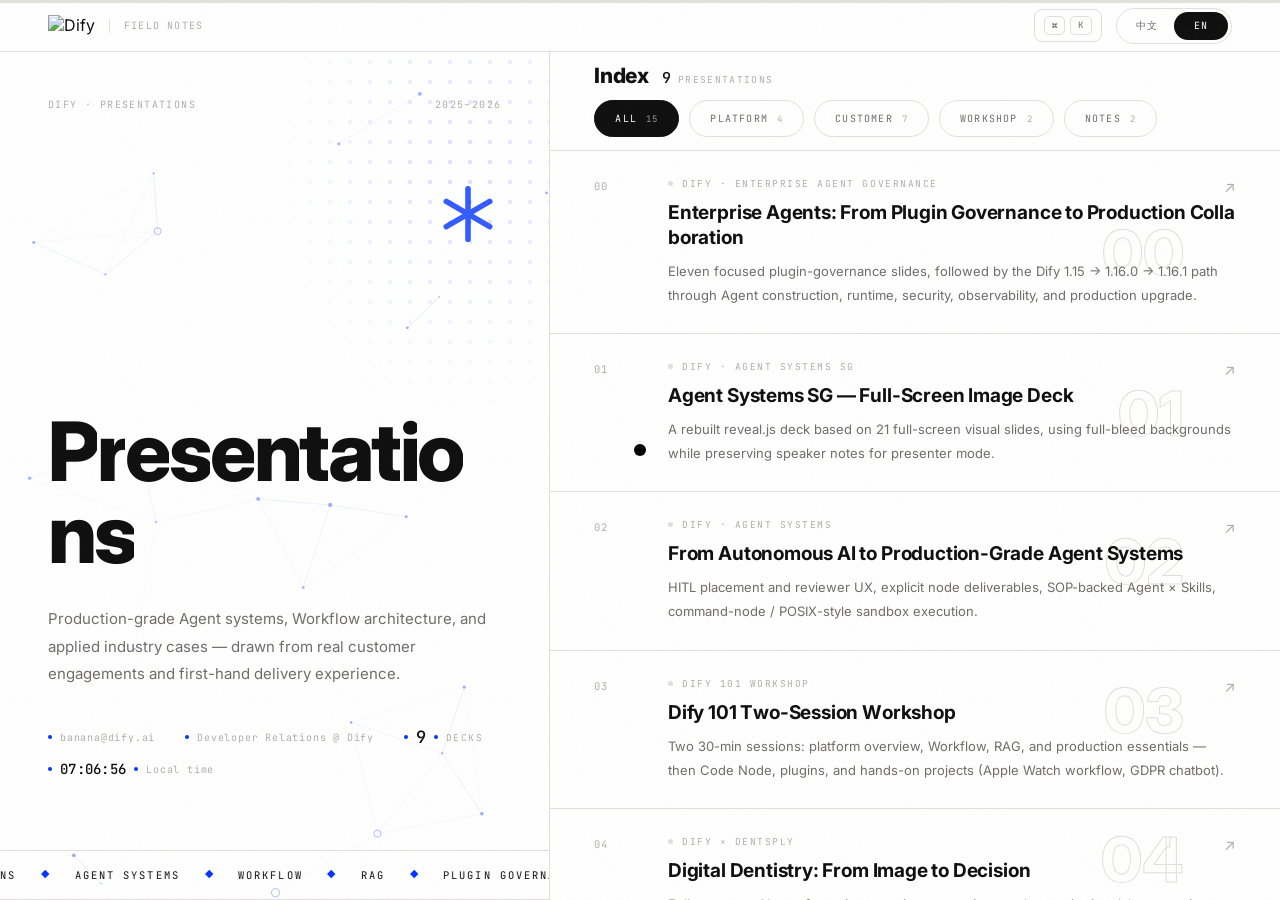
==== commit 0a8b4acb: "Add Codrops interaction patterns to the index - ⌘K / Ctrl+K quick-jump overlay (SearchUIEffects patt" ====
--- a/index.html
+++ b/index.html
@@ -126,6 +126,85 @@
     .deck-trans.go .dt-move { transform: translateY(0); }
     .deck-trans.go .dt-inner { transform: translateY(0); }
 
+    /* quick-jump overlay (Codrops SearchUIEffects pattern): ⌘K / Ctrl+K */
+    .qj {
+      position: fixed; inset: 0; z-index: 600; pointer-events: none; visibility: hidden;
+      background: rgba(13, 13, 13, 0.32);
+      -webkit-backdrop-filter: blur(6px); backdrop-filter: blur(6px);
+      display: flex; align-items: flex-start; justify-content: center;
+      padding: 12vh 20px 20px;
+    }
+    .qj-panel {
+      width: min(620px, 100%); background: var(--paper);
+      border: 1px solid var(--rule); border-radius: 14px; overflow: hidden;
+      box-shadow: 0 30px 80px rgba(13, 13, 13, 0.22);
+      opacity: 0; transform: translateY(14px) scale(0.985);
+      transition: opacity 0.28s var(--ease-out), transform 0.28s var(--ease-out);
+    }
+    .qj.open { visibility: visible; pointer-events: auto; }
+    .qj.open .qj-panel { opacity: 1; transform: none; }
+    .qj-head {
+      display: flex; align-items: center; gap: 14px;
+      padding: 16px 20px; border-bottom: 1px solid var(--rule);
+    }
+    .qj-icon { font-family: var(--mono); font-size: 13px; color: var(--blue); }
+    .qj-input {
+      flex: 1; border: 0; outline: 0; background: transparent;
+      font-family: var(--mono); font-size: 14px; letter-spacing: 0.02em; color: var(--ink);
+      min-width: 0;
+    }
+    .qj-input::placeholder { color: var(--ghost); }
+    .qj-esc, .qj-trigger kbd {
+      font-family: var(--mono); font-size: 9px; letter-spacing: 0.08em; color: var(--dim);
+      border: 1px solid var(--rule); border-radius: 5px; padding: 4px 7px; line-height: 1;
+      background: var(--paper);
+    }
+    .qj-list { max-height: min(52vh, 460px); overflow-y: auto; padding: 8px; }
+    .qj-item {
+      display: flex; align-items: baseline; gap: 14px; width: 100%;
+      padding: 12px 14px; border: 0; border-radius: 9px; background: transparent;
+      text-align: left; cursor: pointer; position: relative;
+      font-family: var(--sans); color: var(--ink);
+    }
+    .qj-item .qi-num {
+      font-family: var(--mono); font-size: 10px; color: var(--ghost);
+      letter-spacing: 0.1em; flex-shrink: 0;
+    }
+    .qj-item .qi-label {
+      font-family: var(--mono); font-size: 9.5px; letter-spacing: 0.12em;
+      text-transform: uppercase; color: var(--blue); flex-shrink: 0;
+    }
+    .qj-item .qi-title { font-size: 14px; font-weight: 600; flex: 1; min-width: 0; }
+    .qj-item .qi-arrow { color: var(--ghost); font-size: 13px; flex-shrink: 0; }
+    .qj-item.sel { background: var(--lift); }
+    .qj-item.sel::before {
+      content: ''; position: absolute; left: 0; top: 8px; bottom: 8px; width: 2px;
+      background: var(--blue); border-radius: 2px;
+    }
+    .qj-item.sel .qi-arrow { color: var(--blue); }
+    .qj-empty {
+      padding: 34px 20px; text-align: center;
+      font-family: var(--mono); font-size: 11px; letter-spacing: 0.1em; color: var(--ghost);
+    }
+    .topbar-right { display: flex; align-items: center; gap: 14px; }
+    .qj-trigger {
+      display: inline-flex; align-items: center; gap: 5px;
+      border: 1px solid var(--rule); border-radius: 8px; background: var(--paper);
+      padding: 6px 9px; cursor: pointer;
+      transition: border-color 0.25s, background 0.25s;
+    }
+    .qj-trigger:hover { border-color: var(--ink); background: var(--lift); }
+
+    /* per-letter hover wave on row titles (Codrops Letter Interactions) */
+    .card-title .lt {
+      display: inline-block;
+      transition: transform 0.45s var(--ease-out) calc(var(--i, 0) * 20ms), color 0.3s;
+    }
+    .card:hover .card-title .lt { transform: translateY(-5px); }
+
+    /* keyboard row navigation focus */
+    .js .card:focus-visible { outline: 2px solid var(--blue); outline-offset: -2px; }
+
     /* ── Preloader ──────────────────────────────────────────── */
     .loader {
       position: fixed; inset: 0; z-index: 400; pointer-events: none;
@@ -337,8 +416,9 @@
       display: inline-flex; align-items: center; gap: 9px;
       font-family: var(--mono); font-size: 10px; letter-spacing: 0.12em; text-transform: uppercase;
       padding: 11px 20px; border: 1px solid var(--rule); border-radius: 999px;
-      color: var(--dim); transition: color 0.25s, border-color 0.25s, background 0.25s;
-      white-space: nowrap;
+      color: var(--dim); white-space: nowrap;
+      transition: color 0.25s, border-color 0.25s, background 0.25s,
+                  translate 0.3s var(--ease-out);
     }
     .chip:hover { color: var(--ink); border-color: var(--ink); }
     .chip.on { background: var(--ink); border-color: var(--ink); color: var(--paper); }
@@ -576,6 +656,9 @@
       .loader-pane { transition: none; }
       .list-bar, .list-bar-title, .list-bar-count { transition: none; }
       .topbar { transition: none; }
+      .qj-panel { transition: none; }
+      .card-title .lt { transition: none; }
+      .chip { transition: color 0.25s, border-color 0.25s, background 0.25s; }
     }
   </style>
 </head>
@@ -588,6 +671,19 @@
   <!-- deck page transition (Codrops revealers): ink panel + blue label -->
   <div class="deck-trans" id="deckTrans" aria-hidden="true">
     <div class="dt-move"><div class="dt-inner"><span class="dt-label" id="dtLabel"></span></div></div>
+  </div>
+  <!-- quick-jump overlay (Codrops SearchUIEffects): ⌘K / Ctrl+K -->
+  <div class="qj" id="qj" role="dialog" aria-modal="true" aria-label="Quick jump">
+    <div class="qj-panel">
+      <div class="qj-head">
+        <span class="qj-icon" aria-hidden="true">⌘</span>
+        <input class="qj-input" id="qjInput" type="text" autocomplete="off" spellcheck="false"
+               placeholder="Jump to a deck…" data-i18n-attr="placeholder:qjPlaceholder">
+        <kbd class="qj-esc">esc</kbd>
+      </div>
+      <div class="qj-list" id="qjList" role="listbox"></div>
+      <div class="qj-empty" id="qjEmpty" hidden data-i18n="qjNoResults">No decks match</div>
+    </div>
   </div>
   <!-- language-change announcement for screen readers -->
   <div class="sr-only" id="langAnnounce" aria-live="polite" role="status"></div>
@@ -612,11 +708,16 @@
       <span class="brand-div"></span>
       <span class="brand-tag">Field Notes</span>
     </a>
-    <nav class="langnav" aria-label="Language">
-      <span class="langpill" id="langPill" aria-hidden="true"></span>
-      <button type="button" class="langbtn" data-lang="zh" aria-pressed="false">中文</button>
-      <button type="button" class="langbtn" data-lang="en" aria-pressed="false">EN</button>
-    </nav>
+    <div class="topbar-right">
+      <button type="button" class="qj-trigger" id="qjTrigger" aria-label="Quick jump">
+        <kbd>⌘</kbd><kbd>K</kbd>
+      </button>
+      <nav class="langnav" aria-label="Language">
+        <span class="langpill" id="langPill" aria-hidden="true"></span>
+        <button type="button" class="langbtn" data-lang="zh" aria-pressed="false">中文</button>
+        <button type="button" class="langbtn" data-lang="en" aria-pressed="false">EN</button>
+      </nav>
+    </div>
   </header>
 
   <main class="shell">
@@ -700,6 +801,8 @@
           <a href="https://crazywoola.github.io/dify-x/" target="_blank" rel="noopener" data-i18n="liveDemo">Live Demo</a>
           <span class="sep">·</span>
           <span class="kbd-hint"><kbd>L</kbd><span data-i18n="langHint">press L to switch language</span></span>
+          <span class="sep">·</span>
+          <span class="kbd-hint"><kbd>⌘</kbd><kbd>K</kbd><span data-i18n="qjHint">jump to a deck</span></span>
           <span class="sep">·</span>
           <span>© 2026 LangGenius, Inc.</span>
         </div>
@@ -841,6 +944,9 @@
         localTime: 'Local time',
         liveDemo: 'Live Demo',
         langHint: 'press L to switch language',
+        qjHint: 'jump to a deck',
+        qjPlaceholder: 'Jump to a deck…',
+        qjNoResults: 'No decks match',
         langSwitched: 'Language switched to English',
         description: 'Presentation index for Dify X — agent systems, workflows, RAG, and industry case decks. Bilingual: language follows your system, toggle in the top bar.',
         loaderHint: 'Loading the archive',
@@ -859,6 +965,9 @@
         localTime: '本地时间',
         liveDemo: '在线演示',
         langHint: '按 L 切换语言',
+        qjHint: '快速跳转演讲',
+        qjPlaceholder: '跳转到演讲…',
+        qjNoResults: '没有匹配的演讲',
         langSwitched: '已切换为中文',
         description: 'Dify X 演讲资料索引 — Agent 系统、Workflow 架构、RAG 与行业案例。双语站点：语言跟随系统设置，也可在顶栏切换。',
         loaderHint: '正在装载档案',
@@ -990,6 +1099,14 @@
       }).join('');
     }
 
+    /* per-letter spans for the hover wave (Codrops Letter Interactions) */
+    function splitLetters(text) {
+      return Array.from(String(text)).map(function (c, i) {
+        if (c === ' ') return ' ';
+        return '<span class="lt" style="--i:' + i + '">' + esc(c) + '</span>';
+      }).join('');
+    }
+
     function renderDecks() {
       gridEl.innerHTML = DECKS.map(function (d, i) {
         var href = lang === 'zh' ? d.hrefZh : d.hrefEn;
@@ -1002,7 +1119,7 @@
           '<span class="card-num">' + d.n + '</span>' +
           '<div class="card-body">' +
             '<span class="card-tag"><i></i>' + esc(label) + '</span>' +
-            '<h3 class="card-title">' + esc(title) + '</h3>' +
+            '<h3 class="card-title">' + splitLetters(title) + '</h3>' +
             '<p class="card-desc">' + esc(desc) + '</p>' +
           '</div>' +
           '<span class="card-arrow" aria-hidden="true">↗</span>' +
@@ -1044,6 +1161,15 @@
         return true;
       });
       flipWave(els);
+      /* attribute-based i18n, e.g. data-i18n-attr="placeholder:qjPlaceholder" */
+      $$('[data-i18n-attr]').forEach(function (el) {
+        (el.getAttribute('data-i18n-attr') || '').split(/\s+/).forEach(function (pair) {
+          var i = pair.indexOf(':');
+          if (i < 0) return;
+          var v = t[pair.slice(i + 1)];
+          if (v != null) el.setAttribute(pair.slice(0, i), v);
+        });
+      });
     }
 
     function applyMeta() {
@@ -1087,6 +1213,8 @@
         renderDecks();
         updateLangNav();
         announceLang();
+        var qjEl = $('#qj');
+        if (qjEl && qjEl._close) qjEl._close();
       };
       if (document.startViewTransition && !RM) document.startViewTransition(apply);
       else apply();
@@ -1257,7 +1385,7 @@
       var cv = $('#heroCanvas');
       var ctx = cv && cv.getContext ? cv.getContext('2d') : null;
       if (!cv || !ctx || RM || window.innerWidth <= 900) return;
-      var W = 0, H = 0, parts = [], mouse = { x: -1e4, y: -1e4 };
+      var W = 0, H = 0, parts = [], ripples = [], mouse = { x: -1e4, y: -1e4 };
       var running = false, rafId = 0;
       var LINK = 150, MLINK = 180;
 
@@ -1319,8 +1447,35 @@
             ctx.beginPath(); ctx.arc(a.x, a.y, a.r, 0, 6.2832); ctx.fill();
           }
         }
+        /* click ripples: expanding rings */
+        for (i = ripples.length - 1; i >= 0; i--) {
+          var rp = ripples[i];
+          rp.r += 3.4;
+          var ral = 1 - rp.r / 230;
+          if (ral <= 0) { ripples.splice(i, 1); continue; }
+          ctx.strokeStyle = 'rgba(0,51,255,' + (ral * 0.4).toFixed(3) + ')';
+          ctx.lineWidth = 1.2;
+          ctx.beginPath(); ctx.arc(rp.x, rp.y, rp.r, 0, 6.2832); ctx.stroke();
+        }
         if (running) rafId = raf(frame);
       }
+      /* click: ripple ring + outward particle impulse */
+      heroEl.addEventListener('pointerdown', function (e) {
+        var r = cv.getBoundingClientRect();
+        var x = e.clientX - r.left, y = e.clientY - r.top;
+        ripples.push({ x: x, y: y, r: 0 });
+        if (ripples.length > 3) ripples.shift();
+        for (var i = 0; i < parts.length; i++) {
+          var a = parts[i];
+          var dx = a.x - x, dy = a.y - y;
+          var d2 = dx * dx + dy * dy;
+          if (d2 < 160 * 160 && d2 > 0.01) {
+            var d = Math.sqrt(d2);
+            var f = (1 - d / 160) * 1.8;
+            a.vx += dx / d * f; a.vy += dy / d * f;
+          }
+        }
+      });
       heroEl.addEventListener('mousemove', function (e) {
         var r = cv.getBoundingClientRect();
         mouse.x = e.clientX - r.left;
@@ -1434,6 +1589,110 @@
       big._letters = spans;
     }
 
+    /* ── deck page transition: ink panel wipes down, then navigate ── */
+    var transBusy = false;
+    function goToDeck(href, label) {
+      if (RM) { location.href = href; return; }
+      if (transBusy || !href) return;
+      var deckTrans = $('#deckTrans'), dtLabel = $('#dtLabel');
+      if (!deckTrans || !dtLabel) { location.href = href; return; }
+      transBusy = true;
+      dtLabel.textContent = label || '';
+      deckTrans.classList.add('go');
+      setTimeout(function () { location.href = href; }, 560);
+    }
+
+    /* ── quick-jump overlay (Codrops SearchUIEffects pattern) ── */
+    function initSearch() {
+      var qj = $('#qj'), input = $('#qjInput'), list = $('#qjList'), empty = $('#qjEmpty');
+      var trigger = $('#qjTrigger');
+      if (!qj || !input || !list) return;
+      var results = DECKS.slice();
+      var sel = 0, open = false, lastFocus = null;
+
+      function titleOf(d) { return lang === 'zh' ? d.tZh : d.tEn; }
+      function labelOf(d) { return lang === 'zh' ? d.labelZh : d.labelEn; }
+      function hay(d) {
+        return [d.n, titleOf(d), labelOf(d),
+                lang === 'zh' ? d.dZh : d.dEn,
+                lang === 'zh' ? d.tEn : d.tZh].join(' ').toLowerCase();
+      }
+      function render() {
+        var q = input.value.trim().toLowerCase();
+        results = DECKS.filter(function (d) { return !q || hay(d).indexOf(q) > -1; });
+        results.sort(function (a, b) {
+          var sa = titleOf(a).toLowerCase().indexOf(q) === 0 && q ? 0 : 1;
+          var sb = titleOf(b).toLowerCase().indexOf(q) === 0 && q ? 0 : 1;
+          return sa - sb || DECKS.indexOf(a) - DECKS.indexOf(b);
+        });
+        if (sel >= results.length) sel = Math.max(0, results.length - 1);
+        list.innerHTML = results.map(function (d, i) {
+          return '<button type="button" role="option" aria-selected="' + (i === sel) + '"' +
+            ' class="qj-item' + (i === sel ? ' sel' : '') + '">' +
+            '<span class="qi-num">' + d.n + '</span>' +
+            '<span class="qi-label">' + esc(labelOf(d)) + '</span>' +
+            '<span class="qi-title">' + esc(titleOf(d)) + '</span>' +
+            '<span class="qi-arrow" aria-hidden="true">↗</span></button>';
+        }).join('');
+        if (empty) empty.hidden = results.length > 0;
+      }
+      function openQJ() {
+        if (open) return;
+        open = true;
+        lastFocus = document.activeElement;
+        qj.classList.add('open');
+        input.value = '';
+        sel = 0;
+        render();
+        input.focus();
+      }
+      function closeQJ() {
+        if (!open) return;
+        open = false;
+        qj.classList.remove('open');
+        if (lastFocus && lastFocus.focus) { try { lastFocus.focus(); } catch (e) { /* detached */ } }
+      }
+      function choose() {
+        var d = results[sel];
+        if (!d) return;
+        closeQJ();
+        goToDeck(lang === 'zh' ? d.hrefZh : d.hrefEn, labelOf(d));
+      }
+      input.addEventListener('input', function () { sel = 0; render(); });
+      input.addEventListener('keydown', function (e) {
+        if (e.key === 'ArrowDown' || (e.key === 'n' && e.ctrlKey)) {
+          e.preventDefault();
+          if (results.length) { sel = (sel + 1) % results.length; render(); }
+        } else if (e.key === 'ArrowUp' || (e.key === 'p' && e.ctrlKey)) {
+          e.preventDefault();
+          if (results.length) { sel = (sel - 1 + results.length) % results.length; render(); }
+        } else if (e.key === 'Enter') {
+          e.preventDefault();
+          choose();
+        } else if (e.key === 'Escape') {
+          e.preventDefault();
+          closeQJ();
+        }
+      });
+      list.addEventListener('click', function (e) {
+        var item = e.target.closest ? e.target.closest('.qj-item') : null;
+        if (!item) return;
+        sel = Array.prototype.indexOf.call(list.children, item);
+        choose();
+      });
+      qj.addEventListener('click', function (e) { if (e.target === qj) closeQJ(); });
+      if (trigger) trigger.addEventListener('click', openQJ);
+      document.addEventListener('keydown', function (e) {
+        if ((e.metaKey || e.ctrlKey) && (e.key === 'k' || e.key === 'K')) {
+          e.preventDefault();
+          if (open) closeQJ(); else openQJ();
+        } else if (e.key === 'Escape' && open) {
+          closeQJ();
+        }
+      });
+      qj._close = closeQJ;
+    }
+
     /* ── interactions ───────────────────────────────────────── */
     function initEvents() {
       filtersEl.addEventListener('click', function (e) {
@@ -1450,20 +1709,50 @@
         if (t && (t.tagName === 'INPUT' || t.tagName === 'TEXTAREA' || t.isContentEditable)) return;
         if (e.key === 'l' || e.key === 'L') setLang(lang === 'zh' ? 'en' : 'zh');
       });
-      /* deck page transition: ink panel wipes down, then navigate */
-      var deckTrans = $('#deckTrans'), dtLabel = $('#dtLabel'), transBusy = false;
+      /* j/k keyboard row navigation (Vim-style, GitHub pattern) */
+      document.addEventListener('keydown', function (e) {
+        if (e.ctrlKey || e.metaKey || e.altKey) return;
+        var t = e.target;
+        if (t && (t.tagName === 'INPUT' || t.tagName === 'TEXTAREA' || t.isContentEditable)) return;
+        var qjEl = $('#qj');
+        if (qjEl && qjEl.classList.contains('open')) return;
+        var cards = $$('.card:not(.is-hidden)', gridEl);
+        if (!cards.length) return;
+        var cur = cards.indexOf(document.activeElement);
+        var next = -1;
+        if (e.key === 'j') next = cur < 0 ? 0 : Math.min(cards.length - 1, cur + 1);
+        else if (e.key === 'k') next = cur <= 0 ? 0 : cur - 1;
+        else return;
+        e.preventDefault();
+        cards[next].focus();
+        if (cards[next].scrollIntoView) cards[next].scrollIntoView({ block: 'nearest' });
+      });
+      /* deck rows go through the ink transition */
       gridEl.addEventListener('click', function (e) {
         if (RM || transBusy) return;
         if (e.ctrlKey || e.metaKey || e.shiftKey || e.altKey || e.button !== 0) return;
         var c = e.target.closest ? e.target.closest('.card') : null;
         if (!c) return;
         e.preventDefault();
-        transBusy = true;
         var tag = c.querySelector('.card-tag');
-        dtLabel.textContent = tag ? tag.textContent : '';
-        deckTrans.classList.add('go');
-        setTimeout(function () { location.href = c.getAttribute('href'); }, 560);
-      });
+        goToDeck(c.getAttribute('href'), tag ? tag.textContent : '');
+      });
+      /* magnetic chips — pull toward the cursor (magnetic UI pattern) */
+      if (!RM && window.matchMedia('(pointer: fine)').matches) {
+        filtersEl.addEventListener('mousemove', function (e) {
+          $$('.chip', filtersEl).forEach(function (chip) {
+            var r = chip.getBoundingClientRect();
+            var dx = e.clientX - (r.left + r.width / 2);
+            var dy = e.clientY - (r.top + r.height / 2);
+            var d = Math.sqrt(dx * dx + dy * dy) || 1;
+            var k = Math.max(0, 1 - d / 90) * 6;
+            chip.style.translate = (dx / d * k).toFixed(2) + 'px ' + (dy / d * k).toFixed(2) + 'px';
+          });
+        }, { passive: true });
+        filtersEl.addEventListener('mouseleave', function () {
+          $$('.chip', filtersEl).forEach(function (chip) { chip.style.translate = '0 0'; });
+        });
+      }
       /* directional sweep origin + subtle 3D tilt, cursor-driven */
       var swept = null;
       gridEl.addEventListener('mousemove', function (e) {
@@ -1508,6 +1797,7 @@
     initProgress();
     initCanvas();
     initEvents();
+    initSearch();
     initClock();
     initAsterisk();
     initMarqueeMotion();
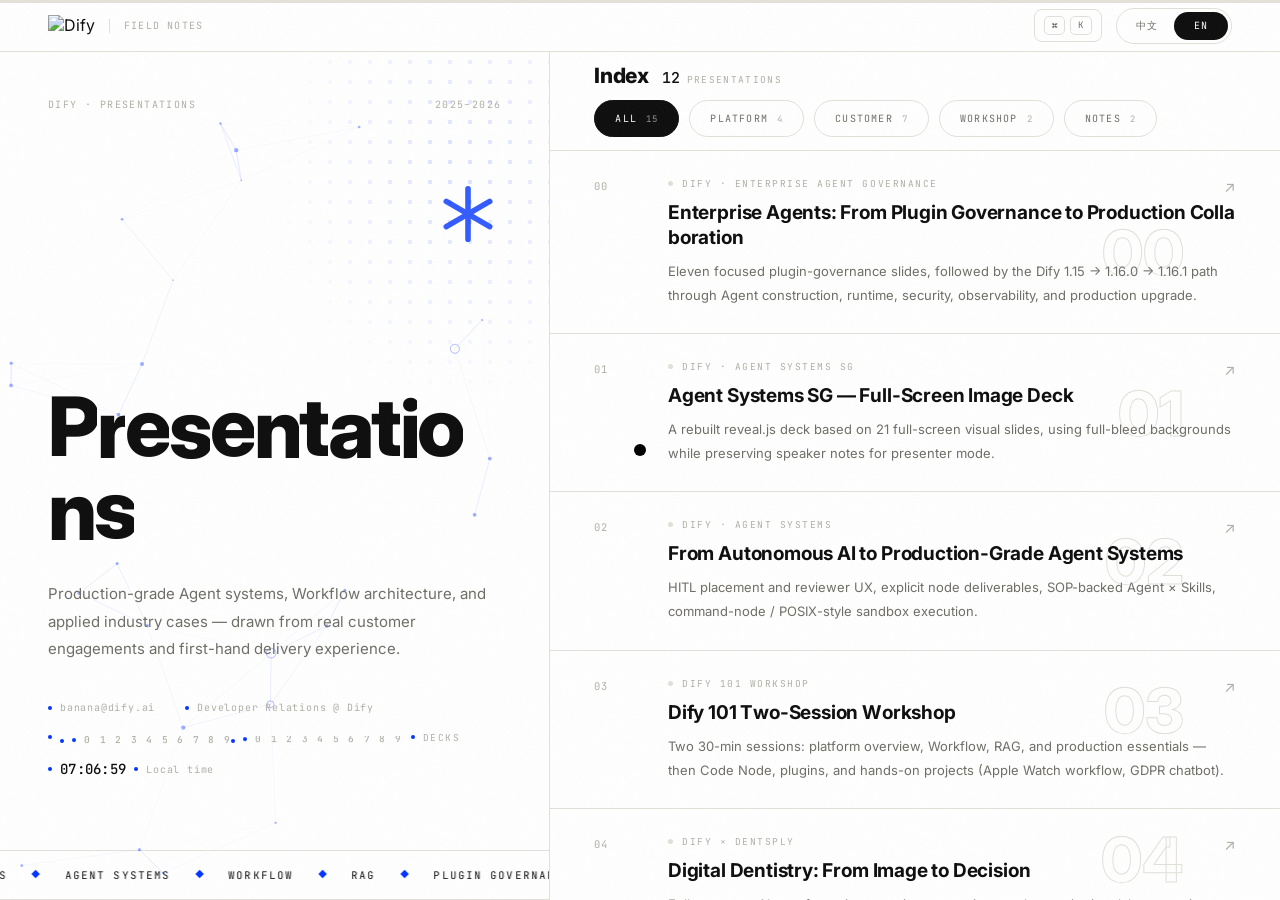
==== commit bc801f92: "Add ten Codrops interactions, remove four conflicting effects New interactions: - Odometer digit-rol" ====
--- a/index.html
+++ b/index.html
@@ -57,11 +57,6 @@
     button { font: inherit; background: none; border: 0; color: inherit; }
     :focus-visible { outline: 2px solid var(--blue); outline-offset: 3px; }
 
-    /* language switch crossfade (View Transitions API) */
-    ::view-transition-old(root), ::view-transition-new(root) {
-      animation-duration: 0.45s;
-      animation-timing-function: var(--ease-out);
-    }
 
     /* ── Scroll progress ────────────────────────────────────── */
     .prog {
@@ -204,6 +199,62 @@
 
     /* keyboard row navigation focus */
     .js .card:focus-visible { outline: 2px solid var(--blue); outline-offset: -2px; }
+
+    /* odometer counters (Codrops number interaction) */
+    .od {
+      display: inline-block; overflow: hidden; height: 1em; line-height: 1;
+      vertical-align: baseline;
+      /* overflow boxes baseline at their bottom edge — lift it by the
+         descender so digit baselines match the neighbouring label */
+      margin-bottom: -0.22em;
+    }
+    .od-strip { display: block; will-change: transform; }
+    .od-strip i { display: block; height: 1em; line-height: 1; font-style: normal; }
+    .rolling .od-strip { filter: blur(0.35px); }
+
+    /* cursor lamp in the hero pane (interactive background) */
+    .hero-lamp {
+      position: absolute; inset: 0; z-index: 0; pointer-events: none;
+      background: radial-gradient(460px circle at var(--lx, 50%) var(--ly, 50%), var(--blue-04), transparent 70%);
+      opacity: 0; transition: opacity 0.6s var(--ease-out);
+    }
+    .hero.lamp-on .hero-lamp { opacity: 1; }
+
+    /* text-roll hover links (Codrops hover link ideas) */
+    .footer-links a[data-roll] { display: inline-block; overflow: hidden; line-height: 1.5; vertical-align: bottom; }
+    .roll-i { display: block; transition: transform 0.45s var(--ease-out); }
+    .roll-i > span { display: block; line-height: 1.5; }
+    .roll-i > span:last-child { color: var(--blue); }
+    .footer-links a[data-roll]:hover .roll-i { transform: translateY(-50%); }
+
+    /* row press feedback (microinteraction) */
+    .card:active .card-body { scale: 0.985; transition-duration: 0.12s, 0.12s; }
+
+    /* button click ripple (microinteraction) */
+    .chip, .langbtn, .qj-trigger { position: relative; overflow: hidden; }
+    .rip {
+      position: absolute; border-radius: 50%; background: var(--blue-12);
+      pointer-events: none; animation: rip 0.6s var(--ease-out) forwards;
+    }
+    @keyframes rip { from { transform: scale(0); opacity: 1; } to { transform: scale(1); opacity: 0; } }
+
+    /* shortcuts help overlay (command-palette companion) */
+    .help .qj-head { gap: 12px; }
+    .help-title { font-size: 14px; font-weight: 700; color: var(--ink); flex: 1; letter-spacing: 0; text-transform: none; }
+    .help-list { padding: 8px 20px 16px; }
+    .help-row {
+      display: flex; align-items: center; gap: 18px; padding: 11px 0;
+      border-bottom: 1px solid var(--rule); font-size: 13px; color: var(--dim);
+    }
+    .help-row:last-child { border-bottom: 0; }
+    .help-keys { display: inline-flex; gap: 5px; min-width: 76px; }
+
+    /* marquee letter wave on hover (Letter Interactions) */
+    .mq-l {
+      display: inline-block;
+      transition: transform 0.4s var(--ease-out) calc(var(--i, 0) * 25ms);
+    }
+    .marquee:hover .mq-l { transform: translateY(-4px); }
 
     /* ── Preloader ──────────────────────────────────────────── */
     .loader {
@@ -270,7 +321,7 @@
     .langpill {
       position: absolute; top: 3px; bottom: 3px; left: 3px; width: calc(50% - 3px);
       background: var(--ink); border-radius: 999px;
-      transition: transform 0.4s var(--ease-out);
+      transition: transform 0.55s cubic-bezier(0.34, 1.56, 0.64, 1); /* elastic overshoot */
     }
     .langbtn {
       position: relative; z-index: 1; flex: 1; min-width: 54px;
@@ -312,8 +363,6 @@
       line-height: 1; letter-spacing: -0.04em; color: var(--ink);
     }
     .hero-title .ch { display: inline-block; overflow: hidden; vertical-align: bottom; padding-bottom: 0.14em; margin-bottom: -0.14em; }
-    /* scrambled (decoding) characters during the language switch */
-    .hero-title .ch-s { color: var(--ghost); }
     .hero-title .ch > i {
       display: inline-block; font-style: normal; transform: translateY(125%);
       transition: transform 0.95s var(--ease-out);
@@ -457,7 +506,7 @@
     .card-body {
       position: relative; z-index: 1; min-width: 0;
       transform: perspective(900px) rotateX(var(--rx, 0deg)) rotateY(var(--ry, 0deg));
-      transition: transform 0.55s var(--ease-out);
+      transition: transform 0.55s var(--ease-out), scale 0.2s var(--ease-out);
     }
 
     .card-num {
@@ -481,7 +530,7 @@
       font-size: 19px; font-weight: 700; line-height: 1.32; letter-spacing: -0.01em;
       transition: transform 0.4s var(--ease-out), color 0.3s;
     }
-    .card:hover .card-title { color: var(--blue); transform: translateX(6px); }
+    .card:hover .card-title { color: var(--blue); }
 
     .card-desc {
       position: relative; z-index: 1; margin-top: 9px; max-width: 78ch;
@@ -573,8 +622,13 @@
       color: transparent; -webkit-text-stroke: 1px var(--rule);
       user-select: none; pointer-events: none; white-space: nowrap;
     }
-    /* kinetic letters: each char gets a scroll-linked parallax offset */
-    .footer-big span { display: inline-block; translate: 0 0; will-change: translate; }
+    /* kinetic letters: clip-path draw-in, one char at a time */
+    .js .footer-big span {
+      display: inline-block;
+      clip-path: inset(0 100% 0 0);
+      transition: clip-path 0.7s var(--ease-out) calc(var(--i, 0) * 60ms);
+    }
+    .js .footer-big.drawn span { clip-path: inset(0 0 0 0); }
 
     .noscript-note {
       margin: 24px 40px 32px; padding: 22px 26px; border: 1px solid var(--rule);
@@ -659,6 +713,11 @@
       .qj-panel { transition: none; }
       .card-title .lt { transition: none; }
       .chip { transition: color 0.25s, border-color 0.25s, background 0.25s; }
+      .js .footer-big span { transition: none; }
+      .langpill { transition: none; }
+      .roll-i { transition: none; }
+      .mq-l { transition: none; }
+      .rip { animation: none; }
     }
   </style>
 </head>
@@ -687,6 +746,22 @@
   </div>
   <!-- language-change announcement for screen readers -->
   <div class="sr-only" id="langAnnounce" aria-live="polite" role="status"></div>
+  <!-- keyboard shortcuts help (? key) -->
+  <div class="qj help" id="help" role="dialog" aria-modal="true" aria-label="Keyboard shortcuts">
+    <div class="qj-panel">
+      <div class="qj-head">
+        <span class="qj-icon" aria-hidden="true">?</span>
+        <span class="help-title" data-i18n="helpTitle">Keyboard shortcuts</span>
+        <kbd class="qj-esc">esc</kbd>
+      </div>
+      <div class="help-list">
+        <div class="help-row"><span class="help-keys"><kbd>L</kbd></span><span data-i18n="helpL">Switch language</span></div>
+        <div class="help-row"><span class="help-keys"><kbd>⌘</kbd><kbd>K</kbd></span><span data-i18n="helpK">Quick jump to a deck</span></div>
+        <div class="help-row"><span class="help-keys"><kbd>J</kbd><kbd>K</kbd></span><span data-i18n="helpJ">Navigate the deck list</span></div>
+        <div class="help-row"><span class="help-keys"><kbd>Esc</kbd></span><span data-i18n="helpEsc">Close overlays</span></div>
+      </div>
+    </div>
+  </div>
 
   <!-- preloader: two panels splitting along the pane seam -->
   <div class="loader" id="loader" aria-hidden="true">
@@ -725,6 +800,7 @@
     <section class="hero" id="hero">
       <div class="hero-dots" aria-hidden="true"></div>
       <canvas id="heroCanvas" aria-hidden="true"></canvas>
+      <div class="hero-lamp" aria-hidden="true"></div>
       <div class="hero-inner">
         <div class="hero-kicker fx">
           <span>Dify · <span data-i18n="kicker">Presentations</span></span>
@@ -794,15 +870,17 @@
           </a>
         </div>
         <div class="footer-links" data-rv>
-          <a href="https://github.com/crazywoola" target="_blank" rel="noopener">@crazywoola</a>
+          <a href="https://github.com/crazywoola" target="_blank" rel="noopener" data-roll>@crazywoola</a>
           <span class="sep">·</span>
-          <a href="https://github.com/crazywoola/dify-x" target="_blank" rel="noopener">dify-x</a>
+          <a href="https://github.com/crazywoola/dify-x" target="_blank" rel="noopener" data-roll>dify-x</a>
           <span class="sep">·</span>
-          <a href="https://crazywoola.github.io/dify-x/" target="_blank" rel="noopener" data-i18n="liveDemo">Live Demo</a>
+          <a href="https://crazywoola.github.io/dify-x/" target="_blank" rel="noopener" data-i18n="liveDemo" data-roll>Live Demo</a>
           <span class="sep">·</span>
           <span class="kbd-hint"><kbd>L</kbd><span data-i18n="langHint">press L to switch language</span></span>
           <span class="sep">·</span>
           <span class="kbd-hint"><kbd>⌘</kbd><kbd>K</kbd><span data-i18n="qjHint">jump to a deck</span></span>
+          <span class="sep">·</span>
+          <span class="kbd-hint"><kbd>?</kbd><span data-i18n="helpHint">shortcuts</span></span>
           <span class="sep">·</span>
           <span>© 2026 LangGenius, Inc.</span>
         </div>
@@ -947,6 +1025,12 @@
         qjHint: 'jump to a deck',
         qjPlaceholder: 'Jump to a deck…',
         qjNoResults: 'No decks match',
+        helpTitle: 'Keyboard shortcuts',
+        helpL: 'Switch language',
+        helpK: 'Quick jump to a deck',
+        helpJ: 'Navigate the deck list',
+        helpEsc: 'Close overlays',
+        helpHint: 'shortcuts',
         langSwitched: 'Language switched to English',
         description: 'Presentation index for Dify X — agent systems, workflows, RAG, and industry case decks. Bilingual: language follows your system, toggle in the top bar.',
         loaderHint: 'Loading the archive',
@@ -968,6 +1052,12 @@
         qjHint: '快速跳转演讲',
         qjPlaceholder: '跳转到演讲…',
         qjNoResults: '没有匹配的演讲',
+        helpTitle: '键盘快捷键',
+        helpL: '切换语言',
+        helpK: '快速跳转演讲',
+        helpJ: '在列表中上下移动',
+        helpEsc: '关闭浮层',
+        helpHint: '快捷键',
         langSwitched: '已切换为中文',
         description: 'Dify X 演讲资料索引 — Agent 系统、Workflow 架构、RAG 与行业案例。双语站点：语言跟随系统设置，也可在顶栏切换。',
         loaderHint: '正在装载档案',
@@ -1001,38 +1091,6 @@
       });
     }
 
-    /* Codrops-style text scramble — characters randomize, then resolve */
-    var SCR_CHARS = '!<>-_\\/[]{}—=+*^?#________';
-    function scrambleTo(el, newText) {
-      if (RM) { splitChars(el, newText); return; }
-      var oldText = el.textContent;
-      var len = Math.max(oldText.length, newText.length);
-      var queue = [];
-      for (var i = 0; i < len; i++) {
-        var start = Math.floor(Math.random() * 18);
-        queue.push({
-          from: oldText[i] || '', to: newText[i] || '',
-          start: start, end: start + 8 + Math.floor(Math.random() * 18), ch: null
-        });
-      }
-      if (el._scrRaf) cancelAnimationFrame(el._scrRaf);
-      var frame = 0;
-      (function update() {
-        var out = '', done = 0;
-        for (var i = 0; i < queue.length; i++) {
-          var q = queue[i];
-          if (frame >= q.end) { done++; out += esc(q.to); }
-          else if (frame >= q.start) {
-            if (!q.ch || Math.random() < 0.3) q.ch = SCR_CHARS[Math.floor(Math.random() * SCR_CHARS.length)];
-            out += '<span class="ch-s">' + q.ch + '</span>';
-          } else out += esc(q.from);
-        }
-        el.innerHTML = out;
-        if (done === queue.length) { splitChars(el, newText); el._scrRaf = 0; return; }
-        frame++;
-        el._scrRaf = raf(update);
-      })();
-    }
 
     function splitChars(el, text) {
       el.textContent = '';
@@ -1081,7 +1139,10 @@
 
     function renderMarquee() {
       var items = T[lang].marquee.map(function (w) {
-        return '<span class="mq-i">' + esc(w) + '</span>';
+        var letters = Array.from(w).map(function (c, i) {
+          return c === ' ' ? ' ' : '<span class="mq-l" style="--i:' + i + '">' + esc(c) + '</span>';
+        }).join('');
+        return '<span class="mq-i">' + letters + '</span>';
       }).join('');
       mqTrack.innerHTML = '<div class="mq-group">' + items + '</div><div class="mq-group">' + items + '</div>';
     }
@@ -1136,10 +1197,9 @@
     }
 
     function splitHero(animate) {
-      var title = T[lang].heroTitle;
-      if (animate) scrambleTo($('#heroTitle'), title);
-      else splitChars($('#heroTitle'), title);
+      splitChars($('#heroTitle'), T[lang].heroTitle);
       splitWords($('#heroSub'), T[lang].heroSub);
+      if (animate) flipWave([$('#heroTitle'), $('#heroSub')]);
     }
 
     /* ── static i18n text (staggered flip wave) ─────────────── */
@@ -1206,6 +1266,7 @@
         document.title = T[l].docTitle;
         applyMeta();
         applyStatic();
+        initRolls();
         splitHero(true);
         renderMarquee();
         renderChips();
@@ -1216,8 +1277,7 @@
         var qjEl = $('#qj');
         if (qjEl && qjEl._close) qjEl._close();
       };
-      if (document.startViewTransition && !RM) document.startViewTransition(apply);
-      else apply();
+      apply();
     }
 
     /* ── filtering with FLIP ────────────────────────────────── */
@@ -1303,19 +1363,6 @@
     /* ── scroll progress, marquee velocity, ghost parallax, bar morph ── */
     var mqMotion = { off: 0, vel: 0, last: 0, paused: false, measure: function () {} };
     var lastScrollTop = 0;
-    function updateFooterLetters() {
-      var big = $('.footer-big');
-      if (!big || !big._letters) return;
-      var r = big.getBoundingClientRect();
-      var vh = window.innerHeight;
-      var p = (vh - r.top) / (vh + r.height);
-      p = p < 0 ? 0 : p > 1 ? 1 : p;
-      var n = big._letters.length;
-      for (var i = 0; i < n; i++) {
-        var c = n > 1 ? i / (n - 1) - 0.5 : 0;
-        big._letters[i].style.translate = '0 ' + (c * (1 - p) * 24).toFixed(1) + 'px';
-      }
-    }
     /* ghost numbers drift slower than their row — depth parallax */
     function updateGhostParallax() {
       var mid = window.innerHeight / 2;
@@ -1345,7 +1392,6 @@
           mqMotion.vel = Math.max(-180, Math.min(180, d * 7));
           /* sticky bar compacts once the list scrolls */
           if (listBar) listBar.classList.toggle('compact', el.scrollTop > 100);
-          updateFooterLetters();
           if (!RM) updateGhostParallax();
         });
       };
@@ -1493,14 +1539,44 @@
     }
 
     /* ── number counters ────────────────────────────────────── */
+    /* ── odometer counters (Codrops number interaction) ─────── */
+    function buildOdometer(el, digits) {
+      el.textContent = '';
+      var strips = [];
+      for (var i = 0; i < digits; i++) {
+        var col = document.createElement('span');
+        col.className = 'od';
+        var strip = document.createElement('span');
+        strip.className = 'od-strip';
+        var h = '';
+        for (var d = 0; d <= 9; d++) h += '<i>' + d + '</i>';
+        strip.innerHTML = h;
+        col.appendChild(strip);
+        el.appendChild(col);
+        strips.push(strip);
+      }
+      el._strips = strips;
+      el._digits = digits;
+    }
+    function setOdometer(el, val) {
+      if (!el._strips) return;
+      var str = String(Math.max(0, val));
+      if (str.length < el._digits) str = new Array(el._digits - str.length + 1).join('0') + str;
+      for (var i = 0; i < el._strips.length; i++) {
+        el._strips[i].style.transform = 'translateY(-' + (parseInt(str[i], 10) * 10) + '%)';
+      }
+    }
     function countTo(el) {
-      var to = parseInt(el.getAttribute('data-to'), 10) || 15;
+      var to = parseInt(el.getAttribute('data-to'), 10) || 0;
       if (RM) { el.textContent = to; return; }
+      buildOdometer(el, String(to).length);
       var t0 = performance.now();
       (function step(t) {
-        var k = Math.min(1, (t - t0) / 1200);
-        el.textContent = Math.round(to * (1 - Math.pow(1 - k, 3)));
+        var k = Math.min(1, (t - t0) / 1300);
+        el.classList.add('rolling');
+        setOdometer(el, Math.round(to * (1 - Math.pow(1 - k, 3))));
         if (k < 1) raf(step);
+        else el.classList.remove('rolling');
       })(performance.now());
     }
 
@@ -1527,14 +1603,15 @@
       if (seen) { finish(); return; }
 
       var num = $('#loaderNum'), bar = $('#loaderBar');
+      if (num) buildOdometer(num, 3);
       var t0 = performance.now(), dur = 1100;
       (function step(t) {
         var k = Math.min(1, (t - t0) / dur);
         var p = Math.round(100 * (1 - Math.pow(1 - k, 2)));
-        num.textContent = p < 10 ? '0' + p : '' + p;
+        if (num) { num.classList.add('rolling'); setOdometer(num, p); }
         bar.style.transform = 'scaleX(' + k.toFixed(3) + ')';
         if (k < 1) raf(step);
-        else finish();
+        else { if (num) num.classList.remove('rolling'); finish(); }
       })(performance.now());
     }
 
@@ -1560,6 +1637,87 @@
       })();
     }
 
+    /* ── hero title depth parallax — chars drift with the cursor ── */
+    function initTitleParallax() {
+      if (RM) return;
+      var title = $('#heroTitle');
+      if (!title) return;
+      var chars = $$('.ch', title);
+      var tx = 0, x = 0, frame = 0;
+      heroEl.addEventListener('mousemove', function (e) {
+        var r = title.getBoundingClientRect();
+        var p = (e.clientX - (r.left + r.width / 2)) / (r.width || 1);
+        tx = Math.max(-1, Math.min(1, p)) * 5;
+      }, { passive: true });
+      heroEl.addEventListener('mouseleave', function () { tx = 0; });
+      (function loop() {
+        x += (tx - x) * 0.06;
+        if ((frame++ % 30) === 0) chars = $$('.ch', title);
+        var v = x.toFixed(2) + 'px';
+        for (var i = 0; i < chars.length; i++) {
+          chars[i].style.translate = v + ' ' + (i % 2 ? '1.5px' : '0');
+        }
+        raf(loop);
+      })();
+    }
+
+    /* ── cursor lamp: soft blue light following the cursor ──── */
+    function initLamp() {
+      if (RM) return;
+      var lamp = $('.hero-lamp');
+      if (!lamp) return;
+      var lx = 0.5, ly = 0.5, tx = 0.5, ty = 0.5;
+      heroEl.addEventListener('mousemove', function (e) {
+        var r = heroEl.getBoundingClientRect();
+        tx = (e.clientX - r.left) / (r.width || 1);
+        ty = (e.clientY - r.top) / (r.height || 1);
+        heroEl.classList.add('lamp-on');
+      }, { passive: true });
+      heroEl.addEventListener('mouseleave', function () { heroEl.classList.remove('lamp-on'); });
+      (function loop() {
+        lx += (tx - lx) * 0.12; ly += (ty - ly) * 0.12;
+        lamp.style.setProperty('--lx', (lx * 100).toFixed(2) + '%');
+        lamp.style.setProperty('--ly', (ly * 100).toFixed(2) + '%');
+        raf(loop);
+      })();
+    }
+
+    /* ── text-roll hover links (Codrops hover link ideas) ───── */
+    function initRolls() {
+      $$('[data-roll]').forEach(function (a) {
+        /* idempotent: re-read the label from an existing roll if present
+           (applyStatic flattens i18n links, but plain ones keep theirs) */
+        var first = a.querySelector('.roll-i > span');
+        var t = first ? first.textContent : a.textContent;
+        if (!t) return;
+        a.textContent = '';
+        var wrap = document.createElement('span');
+        wrap.className = 'roll-i';
+        var s1 = document.createElement('span'); s1.textContent = t;
+        var s2 = document.createElement('span'); s2.textContent = t;
+        wrap.appendChild(s1); wrap.appendChild(s2);
+        a.appendChild(wrap);
+      });
+    }
+
+    /* ── button click ripple (delegated, survives re-renders) ── */
+    function initRipples() {
+      document.addEventListener('pointerdown', function (e) {
+        if (RM) return;
+        var btn = e.target.closest ? e.target.closest('.chip, .langbtn, .qj-trigger') : null;
+        if (!btn) return;
+        var r = btn.getBoundingClientRect();
+        var size = Math.max(r.width, r.height) * 2.2;
+        var s = document.createElement('span');
+        s.className = 'rip';
+        s.style.width = s.style.height = size + 'px';
+        s.style.left = (e.clientX - r.left - size / 2) + 'px';
+        s.style.top = (e.clientY - r.top - size / 2) + 'px';
+        btn.appendChild(s);
+        setTimeout(function () { if (s.remove) s.remove(); }, 650);
+      });
+    }
+
     /* ── live local-time clock (editorial portfolio touch) ──── */
     function initClock() {
       var el = $('#clock');
@@ -1573,20 +1731,27 @@
       setInterval(tick, 1000);
     }
 
-    /* ── kinetic footer letters ─────────────────────────────── */
+    /* ── footer letters: clip-path draw-in (line-drawing inspired) ── */
     function initFooterLetters() {
       var big = $('.footer-big');
       if (!big) return;
       var text = big.textContent.trim();
       big.textContent = '';
       var spans = [];
-      Array.from(text).forEach(function (ch) {
+      Array.from(text).forEach(function (ch, i) {
         var s = document.createElement('span');
         s.textContent = ch;
+        s.style.setProperty('--i', i);
         big.appendChild(s);
         spans.push(s);
       });
-      big._letters = spans;
+      if (RM || !('IntersectionObserver' in window)) { big.classList.add('drawn'); return; }
+      var io = new IntersectionObserver(function (entries) {
+        entries.forEach(function (en) {
+          if (en.isIntersecting) { big.classList.add('drawn'); io.disconnect(); }
+        });
+      }, { threshold: 0.2 });
+      io.observe(big);
     }
 
     /* ── deck page transition: ink panel wipes down, then navigate ── */
@@ -1638,6 +1803,8 @@
       }
       function openQJ() {
         if (open) return;
+        var helpEl = $('#help');
+        if (helpEl && helpEl._close) helpEl._close();
         open = true;
         lastFocus = document.activeElement;
         qj.classList.add('open');
@@ -1691,6 +1858,39 @@
         }
       });
       qj._close = closeQJ;
+    }
+
+    /* ── shortcuts help overlay (? key) ─────────────────────── */
+    function initHelp() {
+      var help = $('#help');
+      if (!help) return;
+      var open = false, lastFocus = null;
+      function close() {
+        if (!open) return;
+        open = false;
+        help.classList.remove('open');
+        if (lastFocus && lastFocus.focus) { try { lastFocus.focus(); } catch (e) { /* detached */ } }
+      }
+      function show() {
+        var qjEl = $('#qj');
+        if (qjEl && qjEl._close) qjEl._close();
+        open = true;
+        lastFocus = document.activeElement;
+        help.classList.add('open');
+      }
+      document.addEventListener('keydown', function (e) {
+        if (e.key === 'Escape') {
+          if (open) { e.preventDefault(); close(); }
+          return;
+        }
+        if (e.key !== '?' && !(e.key === '/' && e.shiftKey)) return;
+        var t = e.target;
+        if (t && (t.tagName === 'INPUT' || t.tagName === 'TEXTAREA' || t.isContentEditable)) return;
+        e.preventDefault();
+        if (open) close(); else show();
+      });
+      help.addEventListener('click', function (e) { if (e.target === help) close(); });
+      help._close = close;
     }
 
     /* ── interactions ───────────────────────────────────────── */
@@ -1791,6 +1991,7 @@
     renderChips();
     renderDecks();
     applyStatic();
+    initRolls();
     updateLangNav();
     initObservers();
     initCursor();
@@ -1798,11 +1999,14 @@
     initCanvas();
     initEvents();
     initSearch();
+    initHelp();
+    initRipples();
     initClock();
     initAsterisk();
+    initTitleParallax();
+    initLamp();
     initMarqueeMotion();
     initFooterLetters();
-    updateFooterLetters();
     startPreloader();
   })();
   </script>
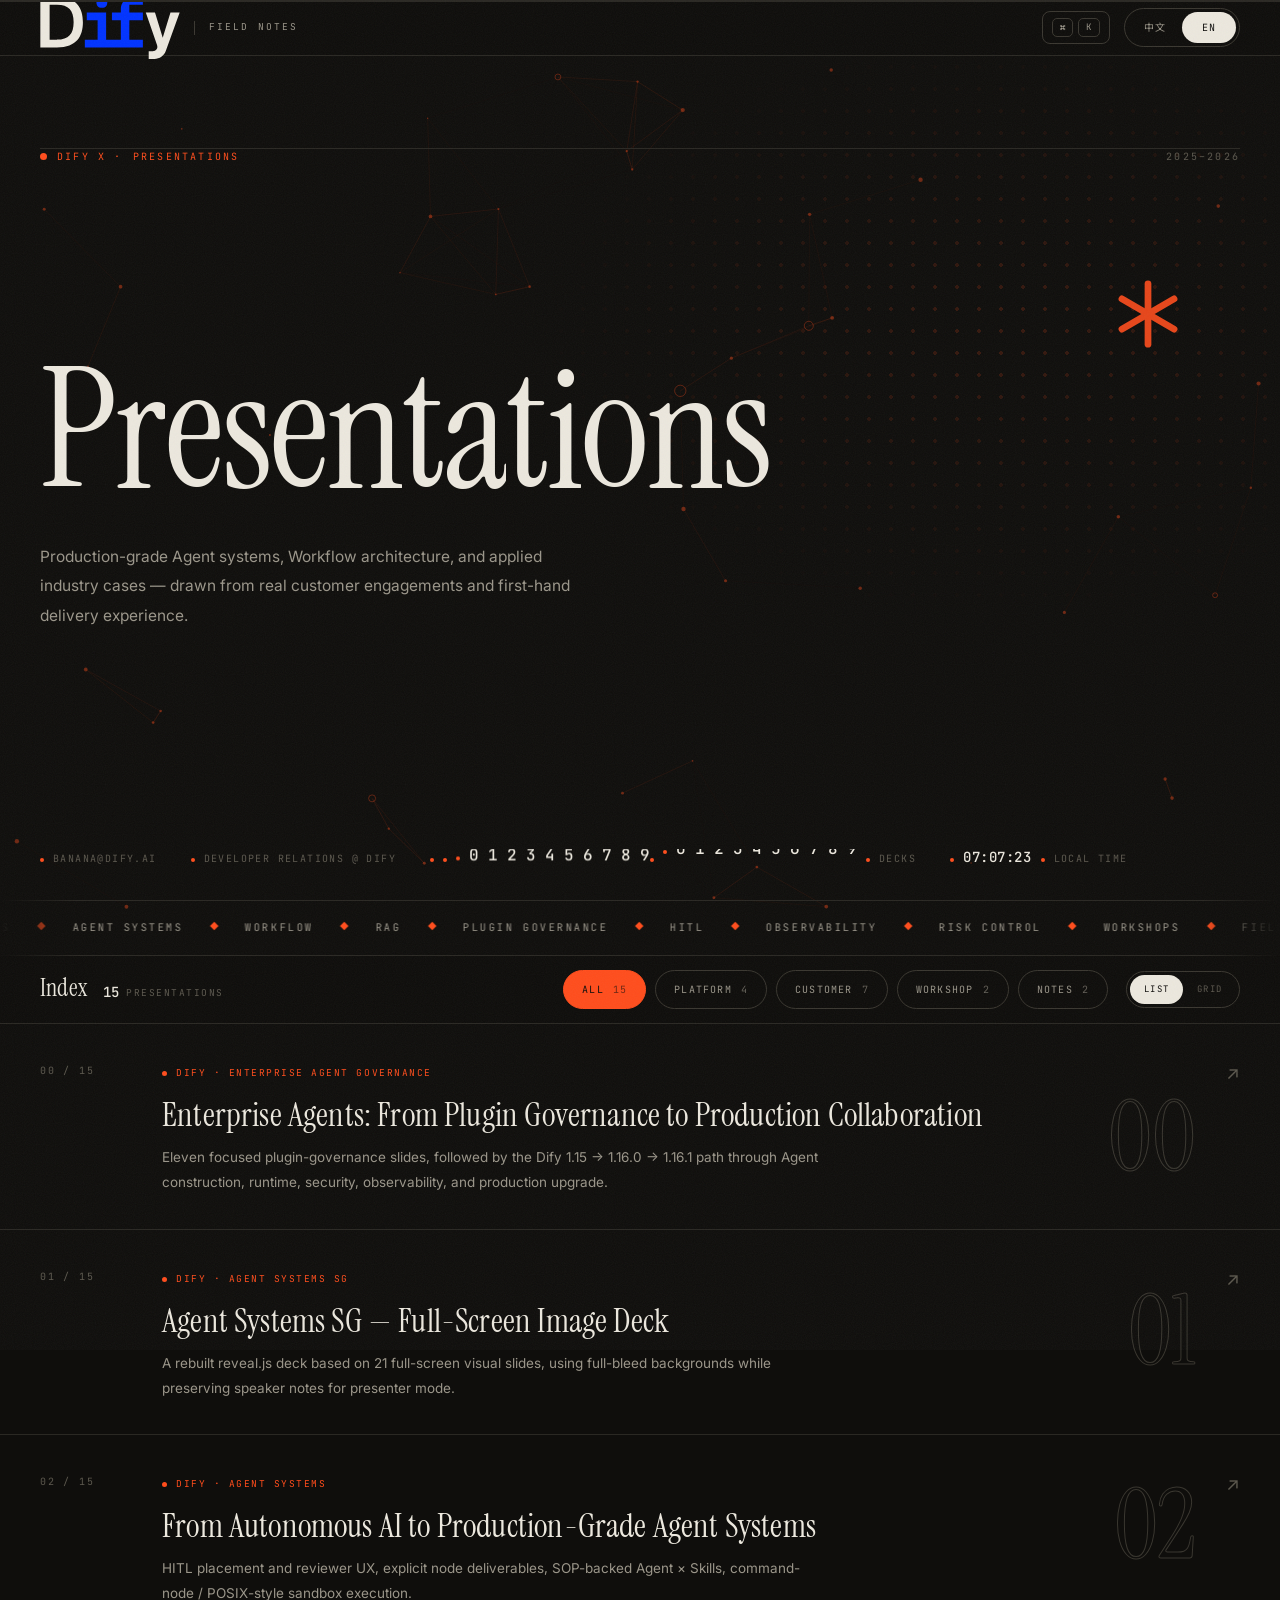
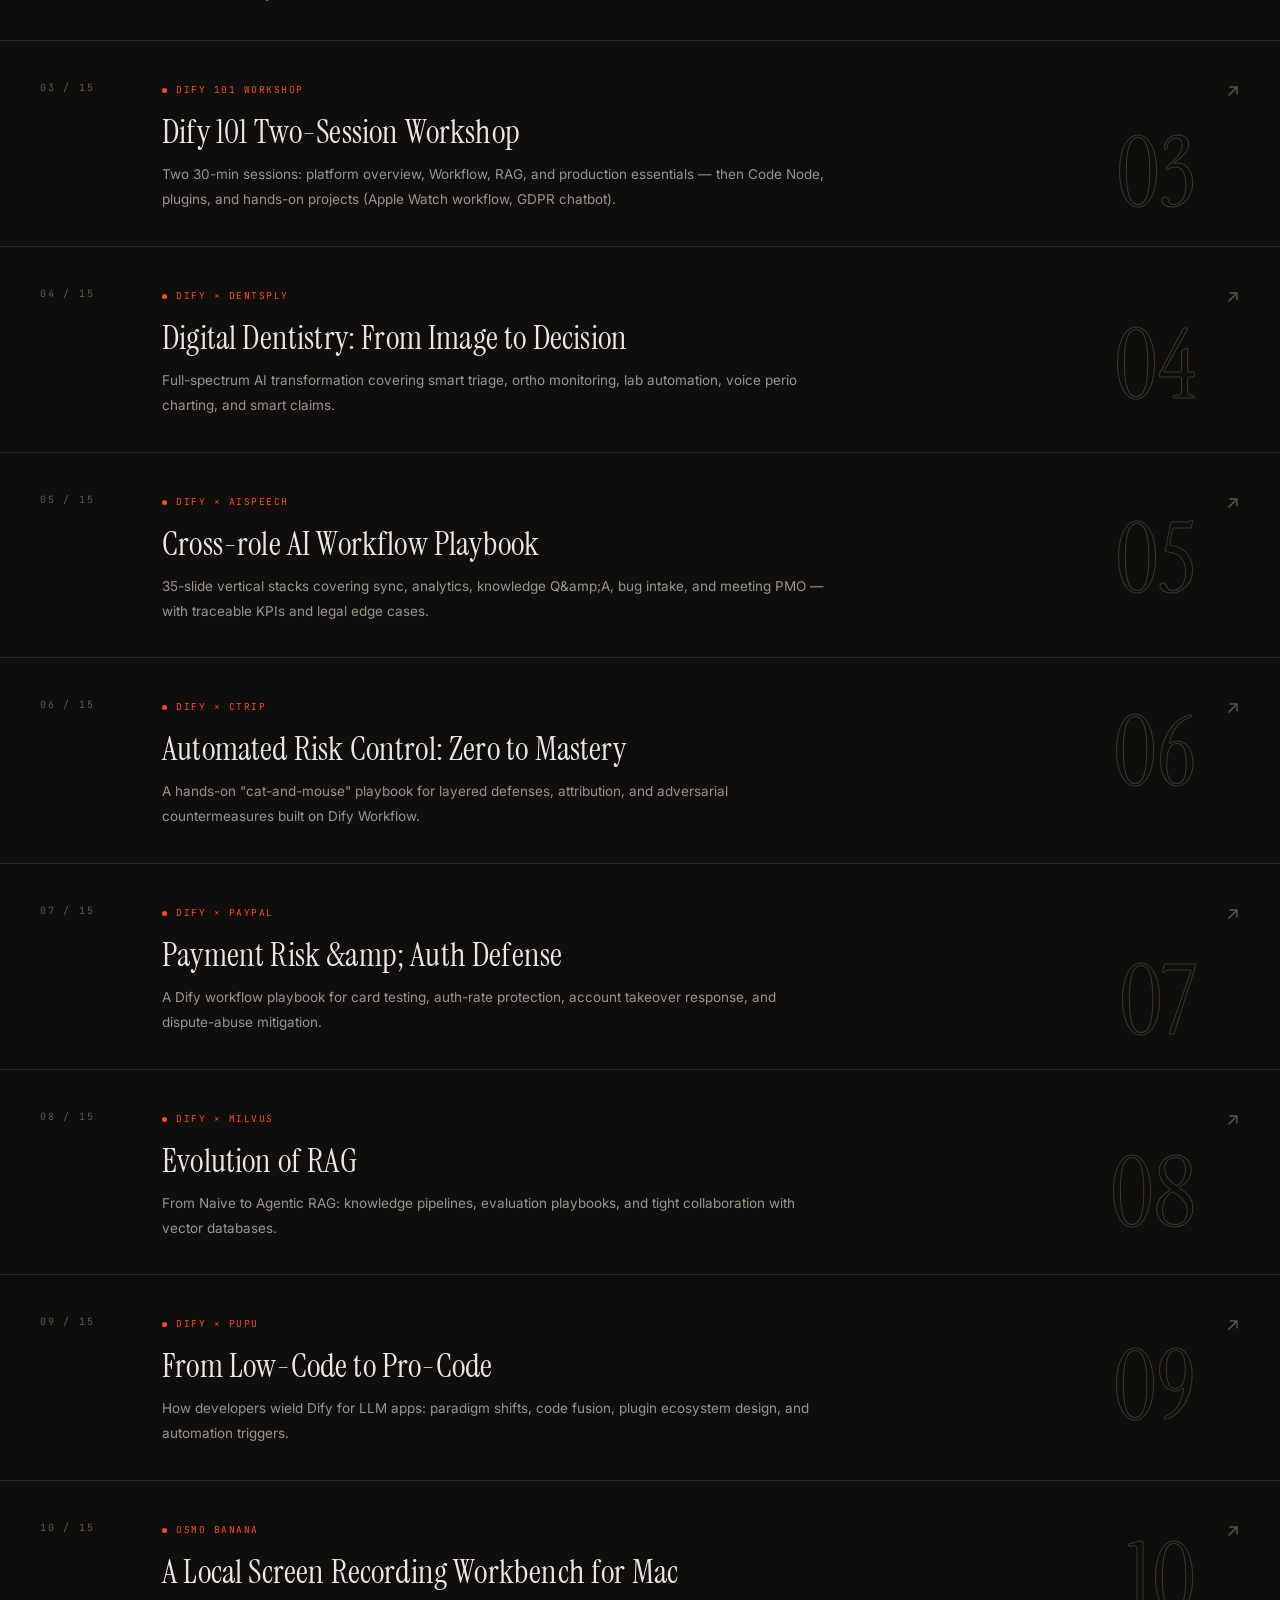
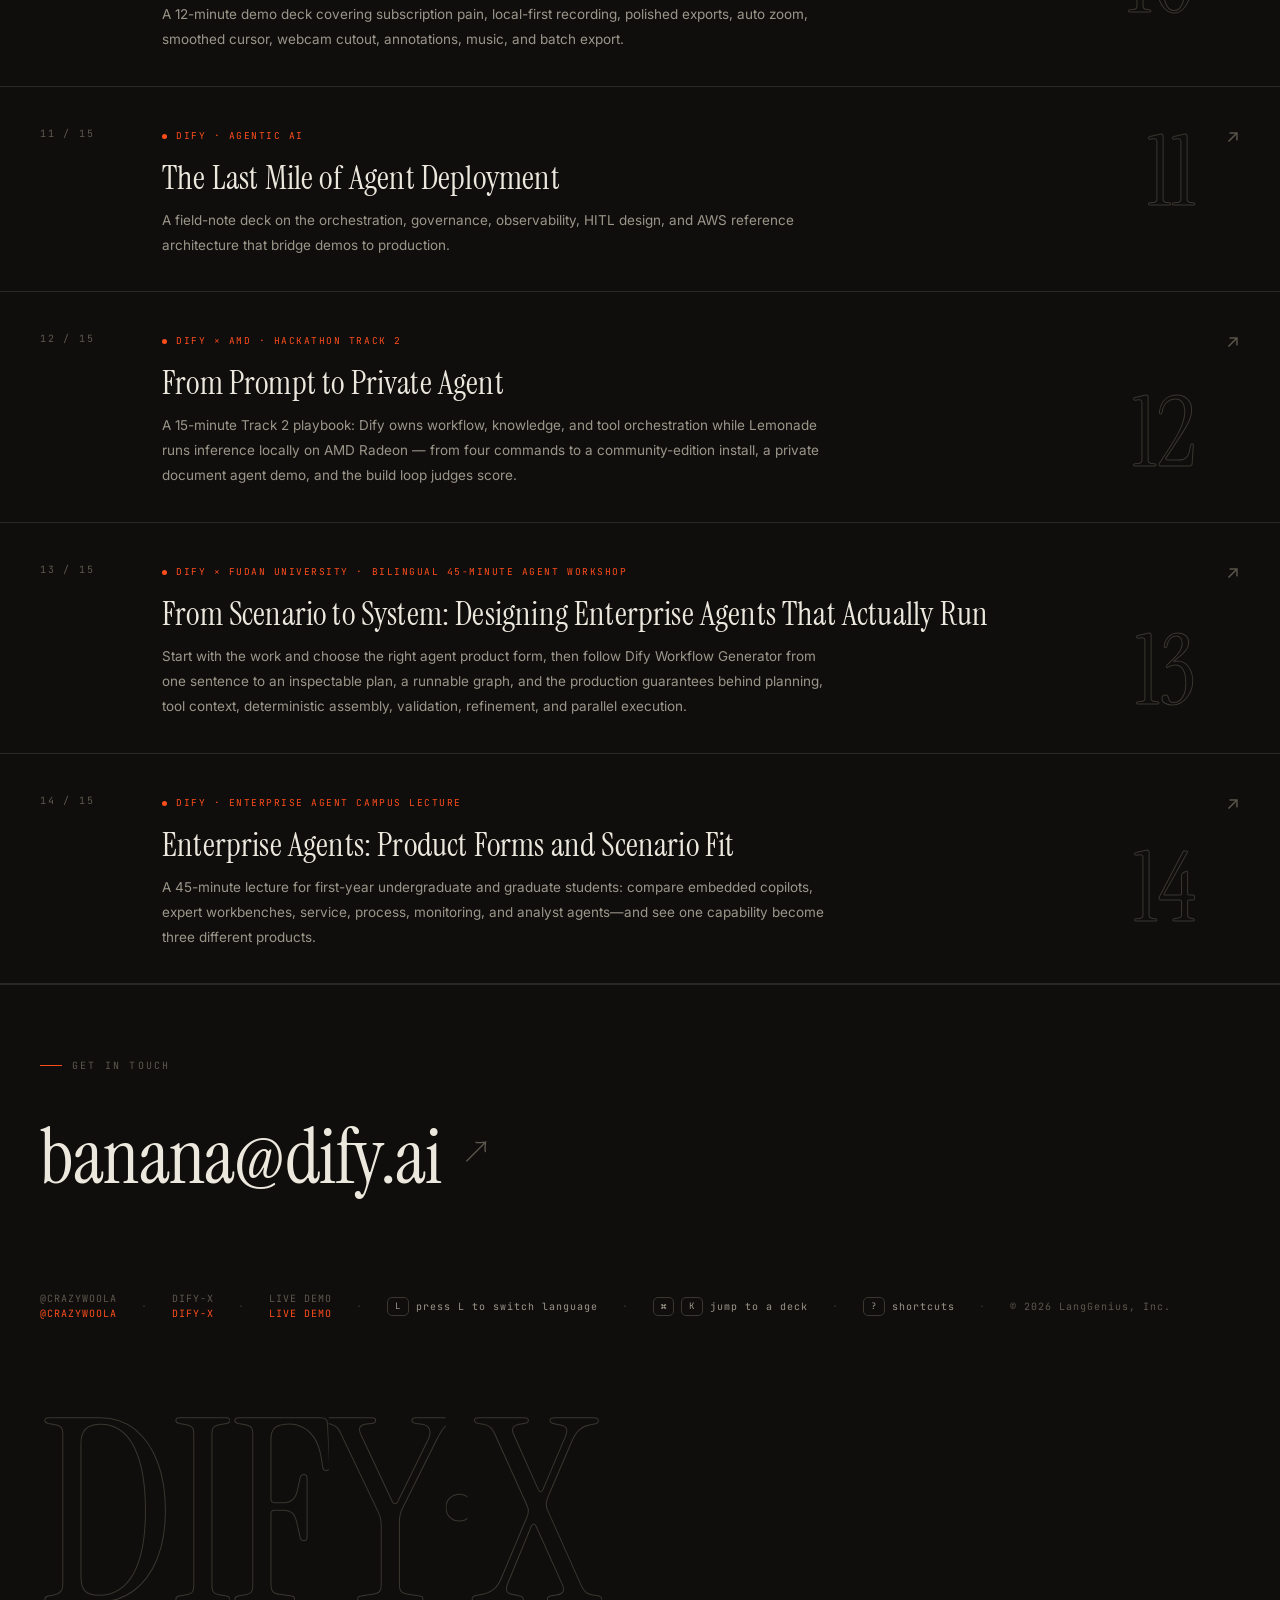
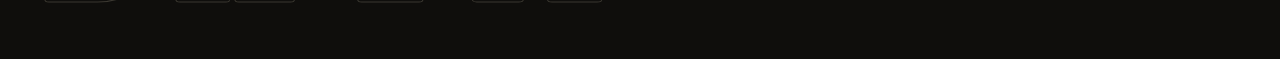
==== commit dde95ca7: "SIGNAL: complete redesign of the index page A full rewrite of index.html — new design system, new pa" ====
--- a/index.html
+++ b/index.html
@@ -5,77 +5,71 @@
   <meta name="viewport" content="width=device-width, initial-scale=1.0">
   <title>Dify X · Presentations</title>
   <meta name="description" content="Presentation index for Dify X — agent systems, workflows, RAG, and industry case decks. Bilingual: language follows your system, toggle in the top bar.">
-  <meta name="theme-color" content="#ffffff">
-  <link rel="icon" href="assets/logo.svg" type="image/svg+xml">
-
+  <meta name="theme-color" content="#0f0e0c">
   <link rel="preconnect" href="https://fonts.googleapis.com">
   <link rel="preconnect" href="https://fonts.gstatic.com" crossorigin>
-  <link href="https://fonts.googleapis.com/css2?family=Inter:ital,opsz,wght@0,14..32,300..900;1,14..32,300..900&family=JetBrains+Mono:wght@400;500&family=Noto+Sans+SC:wght@300;400;500;700;900&display=swap" rel="stylesheet">
-
+  <link href="https://fonts.googleapis.com/css2?family=Instrument+Serif:ital@0;1&family=Inter:wght@300..800&family=JetBrains+Mono:wght@400;500&family=Noto+Sans+SC:wght@300..800&family=Noto+Serif+SC:wght@400;600;900&display=swap" rel="stylesheet">
   <script>document.documentElement.classList.add('js');</script>
-
   <style>
     /* ═══════════════════════════════════════════════════════════
-       Dify X · Webzibition-style index
-       Single bilingual page (EN / 中文). Palette is unchanged:
-       ink / paper / rule / dim / ghost / blue / lift.
-       Desktop: fixed two-pane shell — hero left, deck list
-       scrolls independently on the right. Mobile: stacked.
+       SIGNAL — a darkroom archive for the Dify X deck collection.
+       Warm charcoal paper, bone type, one signal vermilion.
        ═══════════════════════════════════════════════════════════ */
-
     :root {
-      --ink:   #0d0d0d;
-      --paper: #ffffff;
-      --rule:  #e2e0d9;
-      --dim:   #6e6d66;
-      --ghost: #b0afa7;
-      --blue:  #0033ff;
-      --lift:  #f7f6f1;
-      --blue-04: rgba(0, 51, 255, 0.05);
-      --blue-06: rgba(0, 51, 255, 0.07);
-      --blue-12: rgba(0, 51, 255, 0.12);
-
-      --sans: 'Inter', 'Noto Sans SC', 'PingFang SC', 'Microsoft YaHei', sans-serif;
-      --mono: 'JetBrains Mono', 'SFMono-Regular', 'Menlo', monospace;
+      --bg: #0f0e0c;
+      --surface: #171613;
+      --surface-2: #201e19;
+      --bone: #ece8de;
+      --dim: #9b968a;
+      --faint: #5c584e;
+      --rule: #2a2823;
+      --rule-2: #3a3730;
+      --signal: #ff4d1c;
+      --signal-12: rgba(255, 77, 28, 0.12);
+      --signal-20: rgba(255, 77, 28, 0.2);
+      --blue: #0033ff; /* brand, logo only */
+      --serif: 'Instrument Serif', 'Noto Serif SC', Georgia, serif;
+      --sans: 'Inter', 'Noto Sans SC', system-ui, sans-serif;
+      --mono: 'JetBrains Mono', 'Noto Sans SC', monospace;
       --ease-out: cubic-bezier(0.16, 1, 0.3, 1);
-    }
-
-    *, *::before, *::after { box-sizing: border-box; margin: 0; padding: 0; }
+      --ease-io: cubic-bezier(0.76, 0, 0.24, 1);
+      --bar-h: 56px;
+    }
+    * { margin: 0; padding: 0; box-sizing: border-box; }
     html { scroll-behavior: smooth; }
-    html, body { min-height: 100%; }
     body {
-      background: var(--paper);
-      color: var(--ink);
-      font-family: var(--sans);
+      background: var(--bg); color: var(--bone);
+      font-family: var(--sans); font-size: 15px; line-height: 1.7;
+      padding-top: var(--bar-h);
       -webkit-font-smoothing: antialiased;
-      -moz-osx-font-smoothing: grayscale;
       overflow-x: hidden;
-      padding-top: 52px; /* room for the fixed top bar */
-    }
-    ::selection { background: var(--blue); color: var(--paper); }
+    }
+    body.loading { overflow: hidden; }
+    ::selection { background: var(--signal); color: var(--bg); }
     a { color: inherit; }
-    button { font: inherit; background: none; border: 0; color: inherit; }
-    :focus-visible { outline: 2px solid var(--blue); outline-offset: 3px; }
-
-
-    /* ── Scroll progress ────────────────────────────────────── */
-    .prog {
-      position: fixed; top: 0; left: 0; right: 0; height: 3px; z-index: 120;
-      background: var(--rule);
-    }
-    .prog i {
-      display: block; height: 100%; background: var(--blue);
-      transform: scaleX(0); transform-origin: 0 50%;
-    }
-
-    /* ── Grain overlay ──────────────────────────────────────── */
+    img { display: block; max-width: 100%; }
+    button { font: inherit; color: inherit; background: none; border: 0; }
+    :focus-visible { outline: 2px solid var(--signal); outline-offset: 3px; }
+
+    /* film grain */
     .grain {
-      position: fixed; inset: -100px; z-index: 110; pointer-events: none;
-      background-image: url("data:image/svg+xml,%3Csvg xmlns='http://www.w3.org/2000/svg' width='240' height='240'%3E%3Cfilter id='n'%3E%3CfeTurbulence type='fractalNoise' baseFrequency='0.85' numOctaves='2' stitchTiles='stitch'/%3E%3C/filter%3E%3Crect width='100%25' height='100%25' filter='url(%23n)'/%3E%3C/svg%3E");
-      opacity: 0.045;
-    }
-
-    /* ── Custom cursor ──────────────────────────────────────── */
+      position: fixed; inset: -50%; z-index: 250; pointer-events: none; opacity: 0.05;
+      background-image: url("data:image/svg+xml,%3Csvg xmlns='http://www.w3.org/2000/svg' width='300' height='300'%3E%3Cfilter id='n'%3E%3CfeTurbulence type='fractalNoise' baseFrequency='0.9' numOctaves='2'/%3E%3C/filter%3E%3Crect width='300' height='300' filter='url(%23n)' opacity='1'/%3E%3C/svg%3E");
+      animation: grain 7s steps(10) infinite;
+    }
+    @keyframes grain {
+      0%,100% { transform: translate(0,0); } 10% { transform: translate(-4%,-6%); }
+      20% { transform: translate(-8%,4%); } 30% { transform: translate(4%,-8%); }
+      40% { transform: translate(-2%,6%); } 50% { transform: translate(-6%,-2%); }
+      60% { transform: translate(6%,4%); } 70% { transform: translate(-4%,-4%); }
+      80% { transform: translate(2%,8%); } 90% { transform: translate(-6%,2%); }
+    }
+
+    /* scroll progress */
+    .prog { position: fixed; top: 0; left: 0; right: 0; height: 2px; z-index: 120; background: var(--rule); }
+    .prog i { display: block; height: 100%; background: var(--signal); transform: scaleX(0); transform-origin: 0 50%; }
+
+    /* blend-mode cursor */
     .cursor {
       position: fixed; left: 0; top: 0; z-index: 300; display: none;
       width: 12px; height: 12px; border-radius: 50%;
@@ -86,624 +80,532 @@
     }
     .cursor-label {
       position: absolute; inset: 0; display: flex; align-items: center; justify-content: center;
-      font-size: 17px; color: var(--paper); opacity: 0; transition: opacity 0.2s;
+      font-size: 17px; color: var(--bg); opacity: 0; transition: opacity 0.2s;
     }
     .cursor.is-link { width: 42px; height: 42px; }
-    .cursor.is-deck {
-      width: 76px; height: 76px; background: var(--blue); mix-blend-mode: normal;
-    }
+    .cursor.is-deck { width: 76px; height: 76px; background: var(--signal); mix-blend-mode: normal; }
     .cursor.is-deck .cursor-label { opacity: 1; }
     @media (pointer: fine) {
       .cursor { display: block; }
       body.cursor-on, body.cursor-on * { cursor: none !important; }
     }
 
-    /* deck page transition — ink panel with blue label.
-       Codrops "revealers": the panel wipes down while the label counter-moves
-       inside it, so the text stays visually put and gets cut off by the mask. */
+    /* ── Top bar ────────────────────────────────────────────── */
+    .topbar {
+      position: fixed; top: 0; left: 0; right: 0; z-index: 100; height: var(--bar-h);
+      background: rgba(15, 14, 12, 0.82);
+      -webkit-backdrop-filter: blur(12px); backdrop-filter: blur(12px);
+      border-bottom: 1px solid var(--rule);
+      display: flex; align-items: center; justify-content: space-between;
+      padding: 0 40px;
+    }
+    .js .topbar { opacity: 0; transition: opacity 0.6s var(--ease-out) 0.25s; }
+    html.booted .topbar { opacity: 1; }
+    .brand { display: flex; align-items: center; gap: 14px; text-decoration: none; color: var(--bone); }
+    .brand img { height: 19px; display: block; }
+    .brand-div { width: 1px; height: 14px; background: var(--rule-2); }
+    .brand-tag {
+      font-family: var(--mono); font-size: 9.5px; letter-spacing: 0.22em;
+      text-transform: uppercase; color: var(--dim);
+    }
+    .topbar-right { display: flex; align-items: center; gap: 14px; }
+    .qj-trigger {
+      display: inline-flex; align-items: center; gap: 5px;
+      border: 1px solid var(--rule-2); border-radius: 8px; background: transparent;
+      padding: 6px 9px; cursor: pointer; color: var(--dim);
+      transition: border-color 0.25s, color 0.25s, background 0.25s;
+    }
+    .qj-trigger:hover { border-color: var(--bone); color: var(--bone); background: var(--surface); }
+    .qj-trigger kbd, .qj-esc, .kbd-hint kbd {
+      font-family: var(--mono); font-size: 9px; letter-spacing: 0.08em; color: inherit;
+      border: 1px solid var(--rule-2); border-radius: 5px; padding: 4px 7px; line-height: 1;
+    }
+    .langnav { position: relative; display: flex; padding: 3px; border: 1px solid var(--rule-2); border-radius: 999px; }
+    .langpill {
+      position: absolute; top: 3px; bottom: 3px; left: 3px; width: calc(50% - 3px);
+      background: var(--bone); border-radius: 999px;
+      transition: transform 0.55s cubic-bezier(0.34, 1.56, 0.64, 1);
+    }
+    .langbtn {
+      position: relative; z-index: 1; flex: 1; min-width: 54px;
+      font-family: var(--mono); font-size: 10px; letter-spacing: 0.08em;
+      padding: 7px 14px; text-align: center; color: var(--dim);
+      transition: color 0.3s; border-radius: 999px; cursor: pointer;
+    }
+    .langbtn.on { color: var(--bg); }
+    .langbtn:hover:not(.on) { color: var(--bone); }
+
+    /* ── Preloader: two panels split along the archive seam ─── */
+    .loader { position: fixed; inset: 0; z-index: 400; pointer-events: none; }
+    .loader-pane {
+      position: absolute; top: 0; bottom: 0; background: var(--bg);
+      display: flex; align-items: center; justify-content: center;
+      transition: transform 1.05s var(--ease-io);
+    }
+    .loader-pane--left { left: 0; width: 46%; }
+    .loader-pane--right { right: 0; width: 54%; }
+    .loader.done .loader-pane--left { transform: translateY(-101%); }
+    .loader.done .loader-pane--right { transform: translateY(101%); transition-delay: 0.09s; }
+    .loader.done .loader-inner { opacity: 0; transition: opacity 0.35s; }
+    .loader-inner {
+      display: flex; flex-direction: column; align-items: center; gap: 26px;
+      transition: opacity 0.35s;
+    }
+    .loader-logo { width: 132px; display: block; color: var(--bone); }
+    .loader-count {
+      font-family: var(--mono); font-size: 12px; letter-spacing: 0.14em;
+      color: var(--dim); display: flex; align-items: baseline; gap: 6px;
+    }
+    .loader-count b { font-size: 30px; font-weight: 500; color: var(--bone); letter-spacing: 0.02em; }
+    .loader-bar { width: 210px; height: 2px; background: var(--rule-2); overflow: hidden; }
+    .loader-bar i { display: block; height: 100%; background: var(--signal); transform: scaleX(0); transform-origin: 0 50%; }
+    .loader-hint {
+      font-family: var(--mono); font-size: 9.5px; letter-spacing: 0.18em;
+      text-transform: uppercase; color: var(--faint);
+    }
+    @media (max-width: 900px) {
+      .loader-pane--left { width: 100%; }
+      .loader-pane--right { display: none; }
+    }
+
+    /* odometer counters */
+    .od {
+      display: inline-block; overflow: hidden; height: 1em; line-height: 1;
+      vertical-align: baseline; margin-bottom: -0.22em;
+    }
+    .od-strip { display: block; will-change: transform; }
+    .od-strip i { display: block; height: 1em; line-height: 1; font-style: normal; }
+    .rolling .od-strip { filter: blur(0.35px); }
+
+    /* ── Hero: full-viewport editorial cover ────────────────── */
+    .hero {
+      position: relative; min-height: 100vh; min-height: 100svh;
+      display: flex; flex-direction: column; overflow: hidden;
+      padding: calc(var(--bar-h) + 4vh) 40px 0;
+    }
+    .hero-dots {
+      position: absolute; inset: 0; z-index: 0; pointer-events: none;
+      background-image: radial-gradient(circle, var(--signal) 1.6px, transparent 2px);
+      background-size: 22px 22px;
+      -webkit-mask-image: radial-gradient(ellipse 60% 55% at 78% 30%, black 0%, black 6%, transparent 60%);
+      mask-image: radial-gradient(ellipse 60% 55% at 78% 30%, black 0%, black 6%, transparent 60%);
+      opacity: 0.16;
+    }
+    .hero canvas { position: absolute; inset: 0; z-index: 1; width: 100%; height: 100%; pointer-events: none; }
+    .hero-lamp {
+      position: absolute; inset: 0; z-index: 0; pointer-events: none;
+      background: radial-gradient(480px circle at var(--lx, 50%) var(--ly, 40%), var(--signal-12), transparent 70%);
+      opacity: 0; transition: opacity 0.6s var(--ease-out);
+    }
+    .hero.lamp-on .hero-lamp { opacity: 1; }
+    .hero-rule {
+      position: absolute; left: 40px; right: 40px; top: calc(var(--bar-h) + 4vh); height: 1px;
+      background: var(--rule); z-index: 2;
+      transform: scaleX(0); transform-origin: 0 50%;
+      transition: transform 1.2s var(--ease-out) 0.15s;
+    }
+    .hero.in .hero-rule { transform: scaleX(1); }
+
+    .hero-kicker {
+      position: relative; z-index: 2;
+      display: flex; align-items: baseline; justify-content: space-between; gap: 20px;
+      font-family: var(--mono); font-size: 10px; letter-spacing: 0.22em;
+      text-transform: uppercase; color: var(--faint);
+    }
+    .hero-kicker .hk-dot {
+      display: inline-flex; align-items: center; gap: 10px; color: var(--signal);
+    }
+    .hero-kicker .hk-dot::before {
+      content: ''; width: 7px; height: 7px; background: var(--signal);
+      border-radius: 50%; animation: pulse 2.4s var(--ease-out) infinite;
+    }
+    @keyframes pulse { 0%,100% { opacity: 1; } 50% { opacity: 0.25; } }
+
+    .hero-mid { position: relative; z-index: 2; margin: auto 0; padding: 6vh 0; max-width: 1180px; }
+    .hero-title {
+      font-family: var(--serif); font-weight: 400;
+      font-size: clamp(64px, 13vw, 176px);
+      line-height: 0.94; letter-spacing: -0.015em; color: var(--bone);
+    }
+    .hero-title .ch { display: inline-block; overflow: hidden; vertical-align: bottom; padding-bottom: 0.1em; margin-bottom: -0.1em; }
+    .hero-title .ch > i {
+      display: inline-block; font-style: normal; transform: translateY(115%);
+      transition: transform 0.95s var(--ease-out);
+      transition-delay: calc(var(--i, 0) * 45ms);
+    }
+    .hero.in .hero-title .ch > i { transform: none; }
+    .hero-title em { font-style: italic; color: var(--signal); }
+    .hero-sub {
+      margin-top: 34px; max-width: 560px;
+      font-size: 15.5px; line-height: 1.9; color: var(--dim);
+    }
+    .hero-sub .wd { display: inline-block; overflow: hidden; vertical-align: bottom; padding-bottom: 0.12em; margin-bottom: -0.12em; }
+    .hero-sub .wd > i {
+      display: inline-block; font-style: normal; transform: translateY(115%);
+      transition: transform 0.85s var(--ease-out);
+      transition-delay: calc(var(--i, 0) * 20ms + 220ms);
+    }
+    .hero.in .hero-sub .wd > i { transform: none; }
+
+    .hero-meta {
+      position: relative; z-index: 2;
+      display: flex; flex-wrap: wrap; align-items: baseline; gap: 14px 34px;
+      padding: 26px 0 30px;
+      font-family: var(--mono); font-size: 10px; letter-spacing: 0.14em;
+      text-transform: uppercase; color: var(--faint);
+    }
+    .hero-meta span { display: inline-flex; align-items: baseline; gap: 9px; }
+    .hero-meta span::before { content: ''; width: 4px; height: 4px; border-radius: 50%; background: var(--signal); flex-shrink: 0; }
+    .hero-count b, .list-bar-count b { font-size: 16px; font-weight: 500; color: var(--bone); letter-spacing: 0; }
+    .hero-clock b { font-size: 14px; font-weight: 500; color: var(--bone); font-variant-numeric: tabular-nums; letter-spacing: 0.04em; }
+    .hero-asterisk {
+      position: absolute; z-index: 2; right: 7vw; top: 24%;
+      width: 84px; height: 84px; color: var(--signal);
+      opacity: 0; transition: opacity 0.9s var(--ease-out) 0.95s;
+      translate: 0 0;
+      animation: spin 22s linear infinite; pointer-events: none;
+    }
+    .hero.in .hero-asterisk { opacity: 0.9; }
+    @keyframes spin { from { rotate: 0deg; } to { rotate: 360deg; } }
+
+    /* generic entrance for static blocks */
+    .fx { opacity: 0; transform: translateY(26px); transition: opacity 0.9s var(--ease-out) var(--fd, 0ms), transform 0.9s var(--ease-out) var(--fd, 0ms); }
+    .hero.in .fx { opacity: 1; transform: none; }
+    .hero-kicker { --fd: 80ms; }
+    .hero-meta { --fd: 680ms; }
+
+    /* language text swap — staggered flip wave */
+    @keyframes flipx { from { opacity: 0; transform: translateY(10px); } to { opacity: 1; transform: none; } }
+    .flipx { animation: flipx 0.5s var(--ease-out) both; }
+
+    /* ── Marquee: full-bleed divider at the hero foot ───────── */
+    .marquee {
+      position: relative; z-index: 2;
+      border-top: 1px solid var(--rule); border-bottom: 1px solid var(--rule);
+      overflow: hidden; padding: 18px 0; margin: 0 -40px;
+      -webkit-mask-image: linear-gradient(90deg, transparent, #000 6%, #000 94%, transparent);
+      mask-image: linear-gradient(90deg, transparent, #000 6%, #000 94%, transparent);
+    }
+    .mq-track { display: flex; width: max-content; will-change: transform; }
+    .mq-group { display: flex; align-items: center; }
+    .mq-i {
+      font-family: var(--mono); font-size: 10.5px; letter-spacing: 0.24em;
+      text-transform: uppercase; color: var(--dim); white-space: nowrap;
+    }
+    .mq-i:not(:last-child)::after {
+      content: ''; display: inline-block; width: 6px; height: 6px;
+      background: var(--signal); transform: rotate(45deg);
+      margin: 0 28px; vertical-align: 2px;
+    }
+    .mq-l { display: inline-block; transition: transform 0.4s var(--ease-out) calc(var(--i, 0) * 25ms); }
+    .marquee:hover .mq-l { transform: translateY(-4px); }
+
+    /* ── Archive: sticky bar + list/grid dual views ─────────── */
+    .archive { position: relative; }
+    .list-bar {
+      position: sticky; top: var(--bar-h); z-index: 50; flex-shrink: 0;
+      background: rgba(15, 14, 12, 0.9);
+      -webkit-backdrop-filter: blur(12px); backdrop-filter: blur(12px);
+      border-bottom: 1px solid var(--rule);
+      padding: 14px 40px;
+      display: flex; align-items: center; justify-content: space-between;
+      gap: 14px 24px; flex-wrap: wrap;
+    }
+    .list-bar, .list-bar-title, .list-bar-count, .chip { transition-timing-function: var(--ease-out); }
+    .list-bar { transition-property: padding-top, padding-bottom; transition-duration: 0.45s; }
+    .list-bar-title { transition-property: font-size; transition-duration: 0.45s; }
+    .list-bar-count { transition-property: opacity; transition-duration: 0.35s; }
+    .list-bar.compact { padding-top: 9px; padding-bottom: 9px; }
+    .list-bar.compact .list-bar-title { font-size: 19px; }
+    .list-bar.compact .list-bar-count { opacity: 0; }
+    .list-bar-id { display: flex; align-items: baseline; gap: 16px; }
+    .list-bar-title {
+      font-family: var(--serif); font-size: 24px; font-weight: 400;
+      letter-spacing: 0.01em; line-height: 1;
+    }
+    .list-bar-count {
+      font-family: var(--mono); font-size: 9.5px; letter-spacing: 0.16em;
+      text-transform: uppercase; color: var(--faint);
+      display: inline-flex; align-items: baseline; gap: 7px;
+    }
+    .list-bar-count b { font-size: 14px; font-weight: 500; color: var(--bone); }
+    .list-bar-tools { display: flex; align-items: center; gap: 18px; flex-wrap: wrap; }
+
+    .filters { display: flex; flex-wrap: wrap; gap: 9px; }
+    .chip {
+      display: inline-flex; align-items: center; gap: 9px;
+      font-family: var(--mono); font-size: 10px; letter-spacing: 0.12em; text-transform: uppercase;
+      padding: 10px 18px; border: 1px solid var(--rule-2); border-radius: 999px;
+      color: var(--dim); white-space: nowrap; cursor: pointer;
+      transition: color 0.25s, border-color 0.25s, background 0.25s, translate 0.3s var(--ease-out);
+    }
+    .chip:hover { color: var(--bone); border-color: var(--bone); }
+    .chip.on { color: var(--bg); background: var(--signal); border-color: var(--signal); }
+    .chip-n { color: inherit; opacity: 0.6; }
+
+    /* view switch — grid / list (dual-view archive) */
+    .viewswitch {
+      display: inline-flex; align-items: center; gap: 0;
+      border: 1px solid var(--rule-2); border-radius: 999px; padding: 3px;
+    }
+    .viewbtn {
+      font-family: var(--mono); font-size: 9px; letter-spacing: 0.14em; text-transform: uppercase;
+      padding: 7px 14px; border-radius: 999px; color: var(--faint); cursor: pointer;
+      transition: color 0.25s, background 0.25s;
+    }
+    .viewbtn.on { color: var(--bg); background: var(--bone); }
+    .viewbtn:not(.on):hover { color: var(--bone); }
+
+    /* list view rows */
+    .grid { flex-shrink: 0; }
+    .card {
+      position: relative; display: grid;
+      grid-template-columns: 92px 1fr; gap: 0 30px;
+      padding: 34px 40px; border-bottom: 1px solid var(--rule);
+      text-decoration: none; align-items: start;
+      transition: background 0.4s;
+    }
+    .card:hover { background: var(--surface); }
+    .card.is-hidden { display: none; }
+    /* directional entrance: odd rows from the left, even from the right */
+    .js .card { opacity: 0; transform: translateY(30px) translateX(-34px); }
+    .js .card:nth-child(even) { transform: translateY(30px) translateX(34px); }
+    .js .card.rv { opacity: 1; transform: none; transition: opacity 0.85s var(--ease-out) var(--rd, 0ms), transform 0.85s var(--ease-out) var(--rd, 0ms), background 0.4s; }
+    .js .card:focus-visible { outline: 2px solid var(--signal); outline-offset: -2px; }
+    /* sweep — blue... signal tint expands from the cursor entry point */
+    .card-sweep {
+      position: absolute; inset: 0; z-index: 0; pointer-events: none;
+      background: var(--signal-12);
+      clip-path: circle(0px at var(--sx, 50%) var(--sy, 50%));
+      transition: clip-path 0.7s var(--ease-out);
+    }
+    .card:hover .card-sweep { clip-path: circle(150% at var(--sx, 50%) var(--sy, 50%)); }
+    .card::after {
+      content: ''; position: absolute; top: 0; bottom: 0; left: 0; width: 2px;
+      background: var(--signal); transform: scaleY(0); transform-origin: 0 0;
+      transition: transform 0.55s var(--ease-out);
+    }
+    .card:hover::after { transform: scaleY(1); }
+    .card-body {
+      position: relative; z-index: 1; min-width: 0;
+      transform: perspective(900px) rotateX(var(--rx, 0deg)) rotateY(var(--ry, 0deg));
+      transition: transform 0.55s var(--ease-out), scale 0.2s var(--ease-out);
+    }
+    .card:active .card-body { scale: 0.985; transition-duration: 0.12s, 0.12s; }
+    .card-num {
+      position: relative; z-index: 1; padding-top: 4px;
+      font-family: var(--mono); font-size: 10px; letter-spacing: 0.18em; color: var(--faint);
+      transition: color 0.3s;
+    }
+    .card:hover .card-num { color: var(--signal); }
+    .card-gnum {
+      position: absolute; z-index: 0; right: 84px; top: 50%;
+      transform: translateY(-50%);
+      font-family: var(--serif); font-size: 96px; line-height: 1; color: transparent;
+      -webkit-text-stroke: 1px var(--rule-2);
+      transition: transform 0.5s var(--ease-out), translate 0.18s linear, -webkit-text-stroke-color 0.4s;
+      pointer-events: none; user-select: none;
+    }
+    .card:hover .card-gnum { transform: translateY(-50%) translate(-9px, -9px); -webkit-text-stroke-color: var(--signal-20); }
+    .card-tag {
+      display: inline-flex; align-items: center; gap: 9px;
+      font-family: var(--mono); font-size: 9.5px; letter-spacing: 0.16em;
+      text-transform: uppercase; color: var(--signal);
+    }
+    .card-tag i { width: 5px; height: 5px; background: var(--signal); border-radius: 50%; }
+    .card-title {
+      margin-top: 12px; font-family: var(--serif); font-weight: 400;
+      font-size: clamp(24px, 2.6vw, 38px); line-height: 1.12; letter-spacing: 0.005em;
+      transition: color 0.3s;
+    }
+    .card:hover .card-title { color: var(--signal); }
+    .card-title .lt { display: inline-block; transition: transform 0.45s var(--ease-out) calc(var(--i, 0) * 20ms), color 0.3s; }
+    .card:hover .card-title .lt { transform: translateY(-5px); }
+    .card-desc {
+      position: relative; z-index: 1; margin-top: 12px; max-width: 74ch;
+      font-size: 13.5px; line-height: 1.85; color: var(--dim);
+    }
+    .card-arrow {
+      position: absolute; z-index: 1; right: 40px; top: 34px;
+      font-size: 18px; color: var(--faint);
+      transition: color 0.3s, transform 0.45s var(--ease-out);
+    }
+    .card:hover .card-arrow { color: var(--signal); transform: translate(5px, -5px); }
+
+    /* grid view cards (dual-view archive) */
+    .grid.view-grid { display: grid; grid-template-columns: repeat(3, 1fr); }
+    .grid.view-grid .card {
+      grid-template-columns: 1fr; gap: 0;
+      padding: 26px 26px 24px; border-bottom: 0;
+      border-right: 1px solid var(--rule);
+      min-height: 220px; align-content: start;
+    }
+    .grid.view-grid .card:nth-child(3n) { border-right: 0; }
+    .grid.view-grid .card-num { padding-top: 0; margin-bottom: 18px; }
+    .grid.view-grid .card-gnum { display: none; }
+    .grid.view-grid .card-title { font-size: clamp(21px, 1.8vw, 27px); margin-top: 10px; }
+    .grid.view-grid .card-desc { font-size: 12.5px; margin-top: 10px; }
+    .grid.view-grid .card-arrow { right: 22px; top: 22px; }
+    @media (max-width: 1100px) { .grid.view-grid { grid-template-columns: repeat(2, 1fr); } .grid.view-grid .card:nth-child(3n) { border-right: 1px solid var(--rule); } .grid.view-grid .card:nth-child(2n) { border-right: 0; } }
+    @media (max-width: 640px) { .grid.view-grid { grid-template-columns: 1fr; } .grid.view-grid .card { border-right: 0; } }
+
+    /* ── Footer ─────────────────────────────────────────────── */
+    .footer { border-top: 1px solid var(--rule); padding: 72px 40px 34px; overflow: hidden; }
+    .sec-label {
+      font-family: var(--mono); font-size: 10px; letter-spacing: 0.22em;
+      text-transform: uppercase; color: var(--faint); margin-bottom: 18px;
+      display: flex; align-items: center; gap: 10px;
+    }
+    .sec-label::before { content: ''; width: 22px; height: 1px; background: var(--signal); }
+    .footer-mail {
+      display: inline-flex; align-items: center; gap: 20px;
+      font-family: var(--serif); font-size: clamp(40px, 6vw, 84px); letter-spacing: -0.01em;
+      text-decoration: none; color: var(--bone); padding-bottom: 12px;
+      background: linear-gradient(var(--signal), var(--signal)) left bottom / 0% 3px no-repeat;
+      transition: background-size 0.5s var(--ease-out), color 0.3s;
+    }
+    .footer-mail:hover { color: var(--signal); background-size: 100% 3px; }
+    .footer-mail .fm-arrow { font-size: 0.4em; color: var(--faint); transform: translateY(-0.15em); transition: color 0.3s, transform 0.4s var(--ease-out); }
+    .footer-mail:hover .fm-arrow { color: var(--signal); transform: translate(6px, -0.35em); }
+    .footer-links {
+      margin: 56px 0 0; display: flex; flex-wrap: wrap; align-items: center; gap: 14px 24px;
+      font-family: var(--mono); font-size: 10px; letter-spacing: 0.1em; color: var(--faint);
+    }
+    .footer-links a { text-decoration: none; text-transform: uppercase; transition: color 0.2s; }
+    .footer-links a:hover { color: var(--bone); }
+    .footer-links .sep { color: var(--rule-2); }
+    .kbd-hint { display: inline-flex; align-items: center; gap: 7px; color: var(--dim); }
+    .footer-big {
+      margin-top: 84px; line-height: 0.86; font-weight: 400;
+      font-family: var(--serif);
+      font-size: clamp(88px, 20vw, 280px); letter-spacing: -0.02em;
+      color: transparent; -webkit-text-stroke: 1px var(--rule-2);
+      user-select: none; pointer-events: none; white-space: nowrap;
+    }
+    .js .footer-big span { display: inline-block; clip-path: inset(0 100% 0 0); transition: clip-path 0.7s var(--ease-out) calc(var(--i, 0) * 60ms); }
+    .js .footer-big.drawn span { clip-path: inset(0 0 0 0); }
+
+    /* text-roll hover links */
+    .footer-links a[data-roll] { display: inline-block; overflow: hidden; line-height: 1.5; vertical-align: bottom; }
+    .roll-i { display: block; transition: transform 0.45s var(--ease-out); }
+    .roll-i > span { display: block; line-height: 1.5; }
+    .roll-i > span:last-child { color: var(--signal); }
+    .footer-links a[data-roll]:hover .roll-i { transform: translateY(-50%); }
+
+    .noscript-note {
+      margin: 24px 40px 32px; padding: 22px 26px; border: 1px solid var(--rule-2);
+      font-size: 13px; line-height: 2; color: var(--dim);
+    }
+    .noscript-note a { color: var(--signal); }
+
+    /* ── Deck page transition (signal revealers) ────────────── */
     .deck-trans { position: fixed; inset: 0; z-index: 500; pointer-events: none; visibility: hidden; }
     .deck-trans .dt-move {
-      position: absolute; inset: 0; background: var(--ink); overflow: hidden;
+      position: absolute; inset: 0; background: var(--signal); overflow: hidden;
       transform: translateY(-101%);
-      transition: transform 0.55s cubic-bezier(0.76, 0, 0.24, 1);
+      transition: transform 0.55s var(--ease-io);
     }
     .deck-trans .dt-inner {
       position: absolute; inset: 0; display: flex; align-items: center; justify-content: center;
       transform: translateY(101%);
-      transition: transform 0.55s cubic-bezier(0.76, 0, 0.24, 1);
+      transition: transform 0.55s var(--ease-io);
     }
     .deck-trans .dt-label {
       font-family: var(--mono); font-size: clamp(13px, 1.8vw, 19px);
-      letter-spacing: 0.16em; text-transform: uppercase; color: var(--blue);
-      white-space: nowrap;
+      letter-spacing: 0.16em; text-transform: uppercase; color: var(--bg);
+      white-space: nowrap; font-weight: 500;
     }
     .deck-trans.go { visibility: visible; pointer-events: auto; }
     .deck-trans.go .dt-move { transform: translateY(0); }
     .deck-trans.go .dt-inner { transform: translateY(0); }
 
-    /* quick-jump overlay (Codrops SearchUIEffects pattern): ⌘K / Ctrl+K */
+    /* ── Quick-jump overlay + help (SearchUIEffects pattern) ── */
     .qj {
       position: fixed; inset: 0; z-index: 600; pointer-events: none; visibility: hidden;
-      background: rgba(13, 13, 13, 0.32);
+      background: rgba(15, 14, 12, 0.6);
       -webkit-backdrop-filter: blur(6px); backdrop-filter: blur(6px);
       display: flex; align-items: flex-start; justify-content: center;
       padding: 12vh 20px 20px;
     }
     .qj-panel {
-      width: min(620px, 100%); background: var(--paper);
-      border: 1px solid var(--rule); border-radius: 14px; overflow: hidden;
-      box-shadow: 0 30px 80px rgba(13, 13, 13, 0.22);
+      width: min(620px, 100%); background: var(--surface);
+      border: 1px solid var(--rule-2); border-radius: 14px; overflow: hidden;
+      box-shadow: 0 30px 80px rgba(0, 0, 0, 0.5);
       opacity: 0; transform: translateY(14px) scale(0.985);
       transition: opacity 0.28s var(--ease-out), transform 0.28s var(--ease-out);
     }
     .qj.open { visibility: visible; pointer-events: auto; }
     .qj.open .qj-panel { opacity: 1; transform: none; }
-    .qj-head {
-      display: flex; align-items: center; gap: 14px;
-      padding: 16px 20px; border-bottom: 1px solid var(--rule);
-    }
-    .qj-icon { font-family: var(--mono); font-size: 13px; color: var(--blue); }
+    .qj-head { display: flex; align-items: center; gap: 14px; padding: 16px 20px; border-bottom: 1px solid var(--rule); }
+    .qj-icon { font-family: var(--mono); font-size: 13px; color: var(--signal); }
     .qj-input {
       flex: 1; border: 0; outline: 0; background: transparent;
-      font-family: var(--mono); font-size: 14px; letter-spacing: 0.02em; color: var(--ink);
-      min-width: 0;
-    }
-    .qj-input::placeholder { color: var(--ghost); }
-    .qj-esc, .qj-trigger kbd {
-      font-family: var(--mono); font-size: 9px; letter-spacing: 0.08em; color: var(--dim);
-      border: 1px solid var(--rule); border-radius: 5px; padding: 4px 7px; line-height: 1;
-      background: var(--paper);
-    }
+      font-family: var(--mono); font-size: 14px; letter-spacing: 0.02em; color: var(--bone); min-width: 0;
+    }
+    .qj-input::placeholder { color: var(--faint); }
     .qj-list { max-height: min(52vh, 460px); overflow-y: auto; padding: 8px; }
     .qj-item {
       display: flex; align-items: baseline; gap: 14px; width: 100%;
       padding: 12px 14px; border: 0; border-radius: 9px; background: transparent;
       text-align: left; cursor: pointer; position: relative;
-      font-family: var(--sans); color: var(--ink);
-    }
-    .qj-item .qi-num {
-      font-family: var(--mono); font-size: 10px; color: var(--ghost);
-      letter-spacing: 0.1em; flex-shrink: 0;
-    }
-    .qj-item .qi-label {
-      font-family: var(--mono); font-size: 9.5px; letter-spacing: 0.12em;
-      text-transform: uppercase; color: var(--blue); flex-shrink: 0;
-    }
+      font-family: var(--sans); color: var(--bone);
+    }
+    .qj-item .qi-num { font-family: var(--mono); font-size: 10px; color: var(--faint); letter-spacing: 0.1em; flex-shrink: 0; }
+    .qj-item .qi-label { font-family: var(--mono); font-size: 9.5px; letter-spacing: 0.12em; text-transform: uppercase; color: var(--signal); flex-shrink: 0; }
     .qj-item .qi-title { font-size: 14px; font-weight: 600; flex: 1; min-width: 0; }
-    .qj-item .qi-arrow { color: var(--ghost); font-size: 13px; flex-shrink: 0; }
-    .qj-item.sel { background: var(--lift); }
-    .qj-item.sel::before {
-      content: ''; position: absolute; left: 0; top: 8px; bottom: 8px; width: 2px;
-      background: var(--blue); border-radius: 2px;
-    }
-    .qj-item.sel .qi-arrow { color: var(--blue); }
-    .qj-empty {
-      padding: 34px 20px; text-align: center;
-      font-family: var(--mono); font-size: 11px; letter-spacing: 0.1em; color: var(--ghost);
-    }
-    .topbar-right { display: flex; align-items: center; gap: 14px; }
-    .qj-trigger {
-      display: inline-flex; align-items: center; gap: 5px;
-      border: 1px solid var(--rule); border-radius: 8px; background: var(--paper);
-      padding: 6px 9px; cursor: pointer;
-      transition: border-color 0.25s, background 0.25s;
-    }
-    .qj-trigger:hover { border-color: var(--ink); background: var(--lift); }
-
-    /* per-letter hover wave on row titles (Codrops Letter Interactions) */
-    .card-title .lt {
-      display: inline-block;
-      transition: transform 0.45s var(--ease-out) calc(var(--i, 0) * 20ms), color 0.3s;
-    }
-    .card:hover .card-title .lt { transform: translateY(-5px); }
-
-    /* keyboard row navigation focus */
-    .js .card:focus-visible { outline: 2px solid var(--blue); outline-offset: -2px; }
-
-    /* odometer counters (Codrops number interaction) */
-    .od {
-      display: inline-block; overflow: hidden; height: 1em; line-height: 1;
-      vertical-align: baseline;
-      /* overflow boxes baseline at their bottom edge — lift it by the
-         descender so digit baselines match the neighbouring label */
-      margin-bottom: -0.22em;
-    }
-    .od-strip { display: block; will-change: transform; }
-    .od-strip i { display: block; height: 1em; line-height: 1; font-style: normal; }
-    .rolling .od-strip { filter: blur(0.35px); }
-
-    /* cursor lamp in the hero pane (interactive background) */
-    .hero-lamp {
-      position: absolute; inset: 0; z-index: 0; pointer-events: none;
-      background: radial-gradient(460px circle at var(--lx, 50%) var(--ly, 50%), var(--blue-04), transparent 70%);
-      opacity: 0; transition: opacity 0.6s var(--ease-out);
-    }
-    .hero.lamp-on .hero-lamp { opacity: 1; }
-
-    /* text-roll hover links (Codrops hover link ideas) */
-    .footer-links a[data-roll] { display: inline-block; overflow: hidden; line-height: 1.5; vertical-align: bottom; }
-    .roll-i { display: block; transition: transform 0.45s var(--ease-out); }
-    .roll-i > span { display: block; line-height: 1.5; }
-    .roll-i > span:last-child { color: var(--blue); }
-    .footer-links a[data-roll]:hover .roll-i { transform: translateY(-50%); }
-
-    /* row press feedback (microinteraction) */
-    .card:active .card-body { scale: 0.985; transition-duration: 0.12s, 0.12s; }
-
-    /* button click ripple (microinteraction) */
-    .chip, .langbtn, .qj-trigger { position: relative; overflow: hidden; }
-    .rip {
-      position: absolute; border-radius: 50%; background: var(--blue-12);
-      pointer-events: none; animation: rip 0.6s var(--ease-out) forwards;
-    }
-    @keyframes rip { from { transform: scale(0); opacity: 1; } to { transform: scale(1); opacity: 0; } }
-
-    /* shortcuts help overlay (command-palette companion) */
+    .qj-item .qi-arrow { color: var(--faint); font-size: 13px; flex-shrink: 0; }
+    .qj-item.sel { background: var(--surface-2); }
+    .qj-item.sel::before { content: ''; position: absolute; left: 0; top: 8px; bottom: 8px; width: 2px; background: var(--signal); border-radius: 2px; }
+    .qj-item.sel .qi-arrow { color: var(--signal); }
+    .qj-empty { padding: 34px 20px; text-align: center; font-family: var(--mono); font-size: 11px; letter-spacing: 0.1em; color: var(--faint); }
     .help .qj-head { gap: 12px; }
-    .help-title { font-size: 14px; font-weight: 700; color: var(--ink); flex: 1; letter-spacing: 0; text-transform: none; }
+    .help-title { font-family: var(--serif); font-size: 20px; color: var(--bone); flex: 1; letter-spacing: 0.01em; }
     .help-list { padding: 8px 20px 16px; }
-    .help-row {
-      display: flex; align-items: center; gap: 18px; padding: 11px 0;
-      border-bottom: 1px solid var(--rule); font-size: 13px; color: var(--dim);
-    }
+    .help-row { display: flex; align-items: center; gap: 18px; padding: 11px 0; border-bottom: 1px solid var(--rule); font-size: 13px; color: var(--dim); }
     .help-row:last-child { border-bottom: 0; }
     .help-keys { display: inline-flex; gap: 5px; min-width: 76px; }
-
-    /* marquee letter wave on hover (Letter Interactions) */
-    .mq-l {
-      display: inline-block;
-      transition: transform 0.4s var(--ease-out) calc(var(--i, 0) * 25ms);
-    }
-    .marquee:hover .mq-l { transform: translateY(-4px); }
-
-    /* ── Preloader ──────────────────────────────────────────── */
-    .loader {
-      position: fixed; inset: 0; z-index: 400; pointer-events: none;
-    }
-    /* two panels split along the 43%/57% pane seam — mirror the shell layout */
-    .loader-pane {
-      position: absolute; top: 0; bottom: 0; background: var(--paper);
-      display: flex; align-items: center; justify-content: center;
-      transition: transform 1.05s cubic-bezier(0.76, 0, 0.24, 1);
-    }
-    .loader-pane--left { left: 0; width: 43%; }
-    .loader-pane--right { right: 0; width: 57%; }
-    .loader.done .loader-pane--left { transform: translateY(-101%); }
-    .loader.done .loader-pane--right { transform: translateY(101%); transition-delay: 0.09s; }
-    .loader.done .loader-inner { opacity: 0; transition: opacity 0.35s; }
-    @media (max-width: 900px) {
-      /* split only makes sense on the two-pane layout — full-width curtain on mobile */
-      .loader-pane--left { width: 100%; }
-      .loader-pane--right { display: none; }
-    }
-    .loader-inner {
-      display: flex; flex-direction: column; align-items: center; gap: 26px;
-      transition: opacity 0.35s;
-    }
-    .loader-logo { width: 132px; display: block; }
-    .loader-count {
-      font-family: var(--mono); font-size: 12px; letter-spacing: 0.14em;
-      color: var(--ghost); display: flex; align-items: baseline; gap: 6px;
-    }
-    .loader-count b { font-size: 30px; font-weight: 500; color: var(--ink); letter-spacing: 0.02em; }
-    .loader-bar { width: 210px; height: 2px; background: var(--rule); overflow: hidden; }
-    .loader-bar i {
-      display: block; height: 100%; background: var(--blue);
-      transform: scaleX(0); transform-origin: 0 50%;
-    }
-    .loader-hint {
-      font-family: var(--mono); font-size: 9.5px; letter-spacing: 0.18em;
-      text-transform: uppercase; color: var(--ghost);
-    }
-    body.loading { overflow: hidden; }
-
-    /* ── Top bar ────────────────────────────────────────────── */
-    .topbar {
-      position: fixed; top: 0; left: 0; right: 0; z-index: 100; height: 52px;
-      background: rgba(255, 255, 255, 0.88);
-      -webkit-backdrop-filter: blur(10px); backdrop-filter: blur(10px);
-      border-bottom: 1px solid var(--rule);
-      display: flex; align-items: center; justify-content: space-between;
-      padding: 0 48px;
-    }
-    /* fade in after the preloader splits (JS only — no-JS keeps it visible) */
-    .js .topbar { opacity: 0; transition: opacity 0.6s var(--ease-out) 0.25s; }
-    html.booted .topbar { opacity: 1; }
-    .brand { display: flex; align-items: center; gap: 14px; text-decoration: none; }
-    .brand img { height: 21px; display: block; }
-    .brand-div { width: 1px; height: 14px; background: var(--rule); }
-    .brand-tag {
-      font-family: var(--mono); font-size: 10px; letter-spacing: 0.12em;
-      text-transform: uppercase; color: var(--ghost);
-    }
-
-    .langnav { position: relative; display: flex; padding: 3px; border: 1px solid var(--rule); border-radius: 999px; }
-    .langpill {
-      position: absolute; top: 3px; bottom: 3px; left: 3px; width: calc(50% - 3px);
-      background: var(--ink); border-radius: 999px;
-      transition: transform 0.55s cubic-bezier(0.34, 1.56, 0.64, 1); /* elastic overshoot */
-    }
-    .langbtn {
-      position: relative; z-index: 1; flex: 1; min-width: 54px;
-      font-family: var(--mono); font-size: 10px; letter-spacing: 0.08em;
-      padding: 7px 14px; text-align: center; color: var(--dim);
-      transition: color 0.3s; border-radius: 999px;
-    }
-    .langbtn.on { color: var(--paper); }
-    .langbtn:hover:not(.on) { color: var(--ink); }
-
-    /* ── Left pane — hero (stacks on mobile) ────────────────── */
-    .hero {
-      position: relative;
-      display: flex; flex-direction: column;
-      padding: 72px 40px 0; overflow: hidden;
-      border-bottom: 1px solid var(--rule);
-    }
-    .hero-dots {
-      position: absolute; inset: 0; z-index: 0; pointer-events: none;
-      background-image: radial-gradient(circle, var(--blue) 2px, transparent 2.5px);
-      background-size: 20px 20px;
-      -webkit-mask-image: radial-gradient(ellipse 55% 46% at 84% 14%, black 0%, black 8%, transparent 62%);
-      mask-image: radial-gradient(ellipse 55% 46% at 84% 14%, black 0%, black 8%, transparent 62%);
-      opacity: 0.13;
-    }
-    .hero canvas { position: absolute; inset: 0; z-index: 1; width: 100%; height: 100%; pointer-events: none; }
-    .hero-inner { position: relative; z-index: 2; display: flex; flex-direction: column; flex: 1; }
-
-    .hero-kicker {
-      display: flex; align-items: baseline; justify-content: space-between;
-      font-family: var(--mono); font-size: 10px; letter-spacing: 0.14em;
-      text-transform: uppercase; color: var(--ghost);
-    }
-    .hero-mid { margin: 40px 0 46px; max-width: 1060px; }
-
-    .hero-title {
-      font-weight: 800;
-      font-size: clamp(44px, 12vw, 64px);
-      line-height: 1; letter-spacing: -0.04em; color: var(--ink);
-    }
-    .hero-title .ch { display: inline-block; overflow: hidden; vertical-align: bottom; padding-bottom: 0.14em; margin-bottom: -0.14em; }
-    .hero-title .ch > i {
-      display: inline-block; font-style: normal; transform: translateY(125%);
-      transition: transform 0.95s var(--ease-out);
-      transition-delay: calc(var(--i, 0) * 42ms);
-    }
-    .hero.in .hero-title .ch > i { transform: none; }
-
-    .hero-sub {
-      margin-top: 30px; max-width: 580px;
-      font-size: 15px; line-height: 1.85; color: var(--dim);
-    }
-    .hero-sub .wd { display: inline-block; overflow: hidden; vertical-align: bottom; padding-bottom: 0.1em; margin-bottom: -0.1em; }
-    .hero-sub .wd > i {
-      display: inline-block; font-style: normal; transform: translateY(120%);
-      transition: transform 0.85s var(--ease-out);
-      transition-delay: calc(var(--i, 0) * 22ms + 180ms);
-    }
-    .hero.in .hero-sub .wd > i { transform: none; }
-
-    .hero-meta {
-      margin-top: 38px; display: flex; flex-wrap: wrap; gap: 12px 30px;
-      font-family: var(--mono); font-size: 10px; letter-spacing: 0.08em; color: var(--ghost);
-    }
-    .hero-meta span { display: inline-flex; align-items: center; gap: 8px; }
-    .hero-meta span::before { content: ''; width: 4px; height: 4px; border-radius: 50%; background: var(--blue); }
-
-    .hero-count { font-family: var(--mono); display: inline-flex; align-items: baseline; gap: 7px; }
-    .hero-count b { font-size: 17px; font-weight: 500; color: var(--ink); letter-spacing: -0.02em; }
-    .hero-count span { font-size: 9.5px; letter-spacing: 0.16em; text-transform: uppercase; color: var(--ghost); }
-
-    .hero-clock { font-family: var(--mono); display: inline-flex; align-items: baseline; gap: 8px; }
-    .hero-clock b { font-size: 14px; font-weight: 500; color: var(--ink); letter-spacing: 0.02em; font-variant-numeric: tabular-nums; }
-
-    .hero-asterisk {
-      position: absolute; z-index: 2; right: 46px; top: 15%;
-      width: 70px; height: 70px; color: var(--blue);
-      opacity: 0; transition: opacity 0.9s var(--ease-out) 0.95s;
-      translate: 0 0; /* magnetic offset, set by JS */
-      animation: spin 22s linear infinite; pointer-events: none;
-    }
-    .hero.in .hero-asterisk { opacity: 0.8; }
-    @keyframes spin { from { rotate: 0deg; } to { rotate: 360deg; } }
-
-    /* generic hero entrance for static blocks */
-    .fx { opacity: 0; transform: translateY(26px); transition: opacity 0.9s var(--ease-out) var(--fd, 0ms), transform 0.9s var(--ease-out) var(--fd, 0ms); }
-    .hero.in .fx { opacity: 1; transform: none; }
-    .hero-kicker { --fd: 80ms; }
-    .hero-meta { --fd: 680ms; }
-
-    /* ── Marquee ────────────────────────────────────────────── */
-    .marquee {
-      border-top: 1px solid var(--rule); border-bottom: 1px solid var(--rule);
-      overflow: hidden; padding: 17px 0; background: var(--paper);
-    }
-    /* marquee: driven by JS (base speed + scroll velocity), pinned to the
-       bottom of the left pane, bleeding to its edges */
-    .mq-track { display: flex; width: max-content; will-change: transform; }
-    .mq-group { display: flex; align-items: center; }
-    .mq-i {
-      font-family: var(--mono); font-size: 10.5px; letter-spacing: 0.2em;
-      text-transform: uppercase; color: var(--ink); white-space: nowrap;
-    }
-    .mq-i:not(:last-child)::after {
-      content: ''; display: inline-block; width: 6px; height: 6px;
-      background: var(--blue); transform: rotate(45deg);
-      margin: 0 26px; vertical-align: 2px;
-    }
-    .hero .marquee { margin: 22px -40px 0; }
-
-    /* ── Sticky list bar (right pane / stacked page) ─────────── */
-    .list-bar {
-      position: sticky; top: 52px; z-index: 5; flex-shrink: 0;
-      background: rgba(255, 255, 255, 0.92);
-      -webkit-backdrop-filter: blur(10px); backdrop-filter: blur(10px);
-      border-bottom: 1px solid var(--rule);
-      padding: 13px 40px;
-      display: flex; align-items: center; justify-content: space-between;
-      gap: 12px 20px; flex-wrap: wrap;
-    }
-    .list-bar-id { display: flex; align-items: baseline; gap: 14px; }
-    .list-bar-title { font-size: 21px; font-weight: 800; letter-spacing: -0.02em; line-height: 1; }
-    .list-bar-count {
-      font-family: var(--mono); font-size: 9.5px; letter-spacing: 0.14em;
-      text-transform: uppercase; color: var(--ghost);
-      display: inline-flex; align-items: baseline; gap: 7px;
-    }
-    .list-bar-count b { font-size: 15px; font-weight: 500; color: var(--ink); letter-spacing: -0.02em; }
-
-    /* sticky-bar morph: compacts once the list scrolls (JS adds .compact) */
-    .list-bar, .list-bar-title, .list-bar-count, .chip { transition-timing-function: var(--ease-out); }
-    .list-bar { transition-property: padding-top, padding-bottom; transition-duration: 0.45s; }
-    .list-bar-title { transition-property: font-size; transition-duration: 0.45s; }
-    .list-bar-count { transition-property: opacity; transition-duration: 0.35s; }
-    .list-bar.compact { padding-top: 9px; padding-bottom: 9px; }
-    .list-bar.compact .list-bar-title { font-size: 18px; }
-    .list-bar.compact .list-bar-count { opacity: 0; }
-
-    .filters { display: flex; flex-wrap: wrap; gap: 10px; margin: 0; }
-    .chip {
-      display: inline-flex; align-items: center; gap: 9px;
-      font-family: var(--mono); font-size: 10px; letter-spacing: 0.12em; text-transform: uppercase;
-      padding: 11px 20px; border: 1px solid var(--rule); border-radius: 999px;
-      color: var(--dim); white-space: nowrap;
-      transition: color 0.25s, border-color 0.25s, background 0.25s,
-                  translate 0.3s var(--ease-out);
-    }
-    .chip:hover { color: var(--ink); border-color: var(--ink); }
-    .chip.on { background: var(--ink); border-color: var(--ink); color: var(--paper); }
-    .chip-n { font-size: 9px; color: var(--ghost); transition: color 0.25s; }
-    .chip:hover .chip-n { color: var(--dim); }
-    .chip.on .chip-n { color: rgba(255, 255, 255, 0.55); }
-
-    /* ── Deck rows ──────────────────────────────────────────── */
-    .card {
-      position: relative; display: grid;
-      grid-template-columns: 52px 1fr; gap: 0 22px; align-items: start;
-      padding: 26px 40px; min-height: 0;
-      text-decoration: none; color: inherit; overflow: hidden;
-      background: var(--paper);
-      border-bottom: 1px solid var(--rule);
-      transition: background 0.35s;
-    }
-    .card.is-hidden { display: none; }
-    /* directional sweep — blue tint expands as a circle from the cursor's
-       entry point (Codrops-style directional hover) */
-    .card-sweep {
-      position: absolute; inset: 0; z-index: 0; pointer-events: none;
-      background: var(--blue-06);
-      clip-path: circle(0px at var(--sx, 50%) var(--sy, 50%));
-      transition: clip-path 0.7s var(--ease-out);
-    }
-    .card:hover .card-sweep { clip-path: circle(150% at var(--sx, 50%) var(--sy, 50%)); }
-    .card::after {
-      content: ''; position: absolute; top: 0; bottom: 0; left: 0; width: 2px;
-      background: var(--blue); transform: scaleY(0); transform-origin: 0 0;
-      transition: transform 0.55s var(--ease-out);
-    }
-    .card:hover { background: var(--lift); }
-    .card:hover::after { transform: scaleY(1); }
-
-    .card-body {
-      position: relative; z-index: 1; min-width: 0;
-      transform: perspective(900px) rotateX(var(--rx, 0deg)) rotateY(var(--ry, 0deg));
-      transition: transform 0.55s var(--ease-out), scale 0.2s var(--ease-out);
-    }
-
-    .card-num {
-      position: relative; z-index: 1; padding-top: 2px;
-      font-family: var(--mono); font-size: 10.5px; letter-spacing: 0.1em; color: var(--ghost);
-      transition: color 0.25s;
-    }
-    .card:hover .card-num { color: var(--blue); }
-
-    .card-tag {
-      position: relative; z-index: 1;
-      display: flex; align-items: center; gap: 9px;
-      font-family: var(--mono); font-size: 9.5px; letter-spacing: 0.16em;
-      text-transform: uppercase; color: var(--ghost);
-    }
-    .card-tag i { width: 5px; height: 5px; border-radius: 50%; background: var(--rule); flex-shrink: 0; transition: background 0.25s; }
-    .card:hover .card-tag i { background: var(--blue); }
-
-    .card-title {
-      position: relative; z-index: 1; margin-top: 10px; max-width: 58ch;
-      font-size: 19px; font-weight: 700; line-height: 1.32; letter-spacing: -0.01em;
-      transition: transform 0.4s var(--ease-out), color 0.3s;
-    }
-    .card:hover .card-title { color: var(--blue); }
-
-    .card-desc {
-      position: relative; z-index: 1; margin-top: 9px; max-width: 78ch;
-      font-size: 13px; line-height: 1.85; color: var(--dim);
-    }
-
-    .card-arrow {
-      position: absolute; z-index: 1; right: 40px; top: 26px;
-      font-size: 15px; color: var(--ghost);
-      transition: transform 0.35s var(--ease-out), color 0.25s;
-    }
-    .card:hover .card-arrow { color: var(--blue); transform: translate(5px, -5px); }
-
-    .card-gnum {
-      position: absolute; z-index: 0; right: 92px; top: 50%;
-      transform: translateY(-50%);
-      font-size: 62px; font-weight: 800; line-height: 1; color: transparent;
-      -webkit-text-stroke: 1px var(--rule);
-      transition: transform 0.5s var(--ease-out), translate 0.18s linear,
-                  -webkit-text-stroke-color 0.4s;
-      pointer-events: none; user-select: none;
-    }
-    .card:hover .card-gnum { transform: translateY(-50%) translate(-9px, -9px); -webkit-text-stroke-color: var(--blue-12); }
-
-    /* scroll reveal (JS adds .rv) — rows enter from alternating sides */
-    .js .card, .js [data-rv] { opacity: 0; transform: translateY(34px); }
-    .js .card.rv, .js [data-rv].rv {
-      opacity: 1; transform: none;
-      transition: opacity 0.85s var(--ease-out) var(--rd, 0ms),
-                  transform 0.85s var(--ease-out) var(--rd, 0ms);
-    }
-    .js .card.rv { transition-property: opacity, transform; }
-    .js .card { transition-property: background; }
-    .js .card.rv { transition-property: opacity, transform, background; }
-    /* directional entrance: odd rows slide in from the left, even from the right */
-    .js .card:nth-child(odd) { transform: translateY(30px) translateX(-34px); }
-    .js .card:nth-child(even) { transform: translateY(30px) translateX(34px); }
-    .js .card.rv:nth-child(odd), .js .card.rv:nth-child(even) { transform: none; }
-
-    /* language text swap */
-    @keyframes flipx { from { opacity: 0; transform: translateY(10px); } to { opacity: 1; transform: none; } }
-    .flipx { animation: flipx 0.5s var(--ease-out) both; }
-
-    /* ── Footer ─────────────────────────────────────────────── */
-    .sec-label {
-      font-family: var(--mono); font-size: 10px; letter-spacing: 0.2em;
-      text-transform: uppercase; color: var(--ghost); margin-bottom: 16px;
-      display: flex; align-items: center; gap: 10px;
-    }
-    .sec-label::before { content: ''; width: 22px; height: 1px; background: var(--blue); }
-    .footer { border-top: 1px solid var(--rule); padding: 64px 40px 32px; overflow: hidden; }
-    .footer-mail {
-      display: inline-flex; align-items: center; gap: 20px;
-      font-size: clamp(38px, 5.6vw, 76px); font-weight: 800; letter-spacing: -0.03em;
-      text-decoration: none; color: var(--ink); padding-bottom: 12px;
-      background: linear-gradient(var(--blue), var(--blue)) left bottom / 0% 3px no-repeat;
-      transition: background-size 0.5s var(--ease-out), color 0.3s;
-    }
-    .footer-mail:hover { color: var(--blue); background-size: 100% 3px; }
-    .footer-mail .fm-arrow {
-      font-size: 0.42em; color: var(--ghost); transform: translateY(-0.15em);
-      transition: color 0.3s, transform 0.4s var(--ease-out);
-    }
-    .footer-mail:hover .fm-arrow { color: var(--blue); transform: translate(6px, -0.35em); }
-
-    .footer-links {
-      margin: 54px 0 0; display: flex; flex-wrap: wrap; align-items: center; gap: 14px 26px;
-      font-family: var(--mono); font-size: 10px; letter-spacing: 0.1em; color: var(--ghost);
-    }
-    .footer-links a { text-decoration: none; text-transform: uppercase; transition: color 0.2s; }
-    .footer-links a:hover { color: var(--ink); }
-    .footer-links .sep { color: var(--rule); }
-
-    /* keyboard hint + screen-reader live region */
-    .kbd-hint { display: inline-flex; align-items: center; gap: 8px; color: var(--dim); }
-    .kbd-hint kbd {
-      font-family: var(--mono); font-size: 9px; letter-spacing: 0.06em; color: var(--dim);
-      border: 1px solid var(--rule); border-radius: 4px; padding: 3px 7px; line-height: 1;
-      background: var(--paper);
-    }
-    .sr-only {
-      position: absolute; width: 1px; height: 1px; padding: 0; margin: -1px;
-      overflow: hidden; clip: rect(0, 0, 0, 0); white-space: nowrap; border: 0;
-    }
-
-    .footer-big {
-      margin-top: 80px; line-height: 0.86; font-weight: 800;
-      font-size: clamp(84px, 19vw, 270px); letter-spacing: -0.03em;
-      color: transparent; -webkit-text-stroke: 1px var(--rule);
-      user-select: none; pointer-events: none; white-space: nowrap;
-    }
-    /* kinetic letters: clip-path draw-in, one char at a time */
-    .js .footer-big span {
-      display: inline-block;
-      clip-path: inset(0 100% 0 0);
-      transition: clip-path 0.7s var(--ease-out) calc(var(--i, 0) * 60ms);
-    }
-    .js .footer-big.drawn span { clip-path: inset(0 0 0 0); }
-
-    .noscript-note {
-      margin: 24px 40px 32px; padding: 22px 26px; border: 1px solid var(--rule);
-      font-size: 13px; line-height: 2; color: var(--dim);
-    }
-    .noscript-note a { color: var(--blue); }
-
-    /* ── Desktop: fixed two-pane shell ──────────────────────── */
-    @media (min-width: 901px) {
-      body {
-        height: 100vh; height: 100svh;
-        overflow: hidden;
-        display: flex; flex-direction: column;
-      }
-      .shell {
-        flex: 1; min-height: 0;
-        display: grid; grid-template-columns: 43% 1fr;
-        overflow: hidden;
-      }
-      .hero {
-        height: 100%; padding: 46px 48px 0;
-        border-right: 1px solid var(--rule); border-bottom: none;
-      }
-      .hero-mid { margin: auto 0 46px; }
-      .hero-title { font-size: clamp(48px, 6.4vw, 84px); }
-      .hero .marquee { margin: 26px -48px 0; }
-      .pane-right {
-        display: flex; flex-direction: column; min-height: 0;
-        overflow-y: auto; overflow-x: hidden;
-        -webkit-overflow-scrolling: touch;
-      }
-      .grid { flex-shrink: 0; }
-      .list-bar { top: 0; padding: 13px 44px; }
-      .card { padding: 26px 44px; }
-      .card-arrow { right: 44px; }
-      .card-gnum { right: 96px; }
-      .footer { padding: 72px 44px 36px; }
-      .noscript-note { margin: 24px 44px 36px; }
-    }
+    .sr-only { position: absolute; width: 1px; height: 1px; padding: 0; margin: -1px; overflow: hidden; clip: rect(0, 0, 0, 0); white-space: nowrap; border: 0; }
+
+    /* button click ripple */
+    .chip, .langbtn, .qj-trigger, .viewbtn { position: relative; overflow: hidden; }
+    .rip { position: absolute; border-radius: 50%; background: var(--signal-20); pointer-events: none; animation: rip 0.6s var(--ease-out) forwards; }
+    @keyframes rip { from { transform: scale(0); opacity: 1; } to { transform: scale(1); opacity: 0; } }
 
     /* ── Responsive ─────────────────────────────────────────── */
     @media (max-width: 900px) {
-      .card { grid-template-columns: 46px 1fr; padding: 24px 28px; gap: 0 18px; }
+      :root { --bar-h: 52px; }
+      body { padding-top: var(--bar-h); overflow-x: hidden; }
+      .topbar { padding: 0 20px; }
+      .brand-tag { display: none; }
+      .hero { padding: calc(var(--bar-h) + 3vh) 22px 0; }
+      .hero-rule { left: 22px; right: 22px; }
+      .marquee { margin: 0 -22px; }
+      .hero-asterisk { width: 56px; height: 56px; right: 22px; top: 18%; }
+      .hero canvas { display: none; }
+      .list-bar { top: var(--bar-h); padding: 12px 22px; }
+      .card { grid-template-columns: 52px 1fr; padding: 26px 22px; gap: 0 18px; }
       .card-gnum { display: none; }
-      .card-arrow { right: 28px; top: 24px; }
-      .list-bar { padding: 12px 28px; }
-      .footer { padding: 56px 28px 28px; }
-      .noscript-note { margin: 24px 28px 28px; }
-    }
-    @media (max-width: 768px) {
-      body { padding-top: 48px; overflow-x: hidden; }
-      .topbar { padding: 0 20px; height: 48px; }
-      .hero { padding: 60px 22px 0; }
-      .hero .marquee { margin: 22px -22px 0; }
-      .hero-mid { margin: 36px 0 40px; }
-      .hero-sub { font-size: 14px; }
-      .hero-asterisk { display: none; }
-      .hero canvas { display: none; }
-      .list-bar { top: 48px; padding: 12px 22px; }
-      .card { padding: 22px; grid-template-columns: 40px 1fr; gap: 0 16px; }
-      .card-arrow { right: 22px; top: 22px; }
+      .card-arrow { right: 22px; top: 26px; }
       .filters { flex-wrap: nowrap; overflow-x: auto; margin-right: -22px; padding-right: 22px; -webkit-overflow-scrolling: touch; }
-      .footer { padding: 48px 22px 24px; }
-      .footer-big { margin-top: 48px; }
+      .footer { padding: 56px 22px 28px; }
+      .footer-big { margin-top: 52px; }
       .noscript-note { margin: 24px 22px 24px; }
+      .grid.view-grid .card { padding: 22px; min-height: 0; }
+    }
+    @media (max-width: 640px) {
+      .hero-meta { gap: 12px 22px; }
+      .list-bar-tools { gap: 12px; }
     }
 
     /* ── Reduced motion ─────────────────────────────────────── */
     @media (prefers-reduced-motion: reduce) {
       html { scroll-behavior: auto; }
+      .grain { animation: none; }
       .hero-asterisk { animation: none; }
       .js .card, .js [data-rv] { opacity: 1; transform: none; }
       .hero-title .ch > i, .hero-sub .wd > i { transform: none; }
       .fx { opacity: 1; transform: none; }
-      .hero-asterisk { opacity: 0.8; }
+      .hero-asterisk { opacity: 0.9; }
       .flipx { animation: none; }
       .card-sweep { transition: none; }
       .card-body { transition: none; }
@@ -718,6 +620,7 @@
       .roll-i { transition: none; }
       .mq-l { transition: none; }
       .rip { animation: none; }
+      .hero-rule { transition: none; transform: scaleX(1); }
     }
   </style>
 </head>
@@ -727,10 +630,12 @@
   <div class="prog" aria-hidden="true"><i id="progressBar"></i></div>
   <div class="grain" aria-hidden="true"></div>
   <div class="cursor" id="cursor" aria-hidden="true"><span class="cursor-label">↗</span></div>
-  <!-- deck page transition (Codrops revealers): ink panel + blue label -->
+
+  <!-- deck page transition (Codrops revealers): signal panel + ink label -->
   <div class="deck-trans" id="deckTrans" aria-hidden="true">
     <div class="dt-move"><div class="dt-inner"><span class="dt-label" id="dtLabel"></span></div></div>
   </div>
+
   <!-- quick-jump overlay (Codrops SearchUIEffects): ⌘K / Ctrl+K -->
   <div class="qj" id="qj" role="dialog" aria-modal="true" aria-label="Quick jump">
     <div class="qj-panel">
@@ -744,8 +649,7 @@
       <div class="qj-empty" id="qjEmpty" hidden data-i18n="qjNoResults">No decks match</div>
     </div>
   </div>
-  <!-- language-change announcement for screen readers -->
-  <div class="sr-only" id="langAnnounce" aria-live="polite" role="status"></div>
+
   <!-- keyboard shortcuts help (? key) -->
   <div class="qj help" id="help" role="dialog" aria-modal="true" aria-label="Keyboard shortcuts">
     <div class="qj-panel">
@@ -758,16 +662,25 @@
         <div class="help-row"><span class="help-keys"><kbd>L</kbd></span><span data-i18n="helpL">Switch language</span></div>
         <div class="help-row"><span class="help-keys"><kbd>⌘</kbd><kbd>K</kbd></span><span data-i18n="helpK">Quick jump to a deck</span></div>
         <div class="help-row"><span class="help-keys"><kbd>J</kbd><kbd>K</kbd></span><span data-i18n="helpJ">Navigate the deck list</span></div>
+        <div class="help-row"><span class="help-keys"><kbd>1</kbd><kbd>2</kbd></span><span data-i18n="helpV">Switch list / grid view</span></div>
         <div class="help-row"><span class="help-keys"><kbd>Esc</kbd></span><span data-i18n="helpEsc">Close overlays</span></div>
       </div>
     </div>
   </div>
 
-  <!-- preloader: two panels splitting along the pane seam -->
+  <!-- language-change announcement for screen readers -->
+  <div class="sr-only" id="langAnnounce" aria-live="polite" role="status"></div>
+
+  <!-- preloader: two panels splitting along the archive seam -->
   <div class="loader" id="loader" aria-hidden="true">
     <div class="loader-pane loader-pane--left">
       <div class="loader-inner">
-        <img class="loader-logo" src="assets/logo.svg" alt="Dify">
+                <svg width="160" height="71" viewBox="0 0 200 89" fill="none" xmlns="http://www.w3.org/2000/svg">
+        <path d="M88.3295 15.5795C94.0043 15.5795 96.1098 12.0962 96.1098 7.78976C96.1098 3.48331 94.0143 0 88.3295 0C82.6448 0 80.5493 3.48331 80.5493 7.78976C80.5493 12.0962 82.6448 15.5795 88.3295 15.5795Z" fill="#0033FF"/>
+        <path d="M23.6114 0.0100098H0V72.3162H23.6114C52.7772 72.3162 61.1089 55.6325 61.1089 36.1581C61.1089 16.6837 52.7772 0.0100098 23.6114 0.0100098ZM23.8921 61.1938H13.3347V11.1325H23.8921C40.6657 11.1325 47.7842 19.374 47.7842 36.1581C47.7842 52.9422 40.6657 61.1837 23.8921 61.1837V61.1938Z" fill="currentColor"/>
+        <path d="M115.55 17.2559V22.265H102.777V33.3875H115.55V61.2038H94.4354V22.255H66.6632V33.3775H82.2137V61.1938H63.876V72.3162H147.203V61.1938H127.762V33.3775H147.203V22.255H127.762V11.1325H147.203V0.0100098H132.755C123.26 0.0100098 115.53 7.74958 115.53 17.2559H115.55Z" fill="#0033FF"/>
+        <path d="M186.806 22.255L175.697 58.4131L164.588 22.255H151.394L167.505 69.0237C169.18 73.8923 166.342 77.8775 161.199 77.8775H155.554V89H163.856C171.095 89 177.612 84.4125 180.058 77.5964L200 22.255H186.806Z" fill="currentColor"/>
+        </svg>
         <div class="loader-count"><b id="loaderNum">0</b><span>%</span></div>
         <div class="loader-bar"><i id="loaderBar"></i></div>
         <div class="loader-hint" data-i18n="loaderHint">Loading the archive</div>
@@ -779,7 +692,12 @@
   <!-- top bar -->
   <header class="topbar">
     <a class="brand" href="index.html">
-      <img src="assets/logo.svg" alt="Dify">
+            <svg width="140" height="62" viewBox="0 0 200 89" fill="none" xmlns="http://www.w3.org/2000/svg">
+      <path d="M88.3295 15.5795C94.0043 15.5795 96.1098 12.0962 96.1098 7.78976C96.1098 3.48331 94.0143 0 88.3295 0C82.6448 0 80.5493 3.48331 80.5493 7.78976C80.5493 12.0962 82.6448 15.5795 88.3295 15.5795Z" fill="#0033FF"/>
+      <path d="M23.6114 0.0100098H0V72.3162H23.6114C52.7772 72.3162 61.1089 55.6325 61.1089 36.1581C61.1089 16.6837 52.7772 0.0100098 23.6114 0.0100098ZM23.8921 61.1938H13.3347V11.1325H23.8921C40.6657 11.1325 47.7842 19.374 47.7842 36.1581C47.7842 52.9422 40.6657 61.1837 23.8921 61.1837V61.1938Z" fill="currentColor"/>
+      <path d="M115.55 17.2559V22.265H102.777V33.3875H115.55V61.2038H94.4354V22.255H66.6632V33.3775H82.2137V61.1938H63.876V72.3162H147.203V61.1938H127.762V33.3775H147.203V22.255H127.762V11.1325H147.203V0.0100098H132.755C123.26 0.0100098 115.53 7.74958 115.53 17.2559H115.55Z" fill="#0033FF"/>
+      <path d="M186.806 22.255L175.697 58.4131L164.588 22.255H151.394L167.505 69.0237C169.18 73.8923 166.342 77.8775 161.199 77.8775H155.554V89H163.856C171.095 89 177.612 84.4125 180.058 77.5964L200 22.255H186.806Z" fill="currentColor"/>
+      </svg>
       <span class="brand-div"></span>
       <span class="brand-tag">Field Notes</span>
     </a>
@@ -795,28 +713,31 @@
     </div>
   </header>
 
-  <main class="shell">
-    <!-- left pane: fixed hero -->
+  <main>
+    <!-- hero cover -->
     <section class="hero" id="hero">
       <div class="hero-dots" aria-hidden="true"></div>
       <canvas id="heroCanvas" aria-hidden="true"></canvas>
       <div class="hero-lamp" aria-hidden="true"></div>
-      <div class="hero-inner">
-        <div class="hero-kicker fx">
-          <span>Dify · <span data-i18n="kicker">Presentations</span></span>
-          <span>2025–2026</span>
-        </div>
-        <div class="hero-mid">
-          <h1 class="hero-title" id="heroTitle">Presentations</h1>
-          <p class="hero-sub" id="heroSub">Production-grade Agent systems, Workflow architecture, and applied industry cases — drawn from real customer engagements and first-hand delivery experience.</p>
-          <div class="hero-meta fx">
-            <span>banana@dify.ai</span>
-            <span>Developer Relations @ Dify</span>
-            <span class="hero-count"><b id="deckCount" data-to="15">0</b><span data-i18n="decksUnit">Decks</span></span>
-            <span class="hero-clock"><b id="clock">--:--:--</b><span data-i18n="localTime">Local time</span></span>
-          </div>
-        </div>
+      <div class="hero-rule" aria-hidden="true"></div>
+
+      <div class="hero-kicker fx">
+        <span class="hk-dot">Dify X · <span data-i18n="kicker">Presentations</span></span>
+        <span>2025–2026</span>
       </div>
+
+      <div class="hero-mid">
+        <h1 class="hero-title" id="heroTitle">Presentations</h1>
+        <p class="hero-sub" id="heroSub">Production-grade Agent systems, Workflow architecture, and applied industry cases — drawn from real customer engagements and first-hand delivery experience.</p>
+      </div>
+
+      <div class="hero-meta fx">
+        <span>banana@dify.ai</span>
+        <span>Developer Relations @ Dify</span>
+        <span class="hero-count"><b id="deckCount" data-to="15">0</b><span data-i18n="decksUnit">Decks</span></span>
+        <span class="hero-clock"><b id="clock">--:--:--</b><span data-i18n="localTime">Local time</span></span>
+      </div>
+
       <svg class="hero-asterisk" viewBox="-50 -50 100 100" aria-hidden="true">
         <g stroke="currentColor" stroke-width="8" stroke-linecap="round">
           <line x1="0" y1="-36" x2="0" y2="36"/>
@@ -824,41 +745,50 @@
           <line x1="-31" y1="18" x2="31" y2="-18"/>
         </g>
       </svg>
+
       <div class="marquee" aria-hidden="true">
         <div class="mq-track" id="marqueeTrack"></div>
       </div>
     </section>
 
-    <!-- right pane: scrollable deck list -->
-    <div class="pane-right" id="paneRight">
+    <!-- the archive -->
+    <section class="archive">
       <div class="list-bar">
         <div class="list-bar-id">
           <span class="list-bar-title" data-i18n="indexTitle">Index</span>
           <span class="list-bar-count"><b id="deckCount2" data-to="15">0</b><span data-i18n="presentationsUnit">Presentations</span></span>
         </div>
-        <div class="filters" id="filters" role="tablist" aria-label="Filter decks"></div>
+        <div class="list-bar-tools">
+          <div class="filters" id="filters" role="tablist" aria-label="Filter decks"></div>
+          <div class="viewswitch" role="group" aria-label="View">
+            <button type="button" class="viewbtn on" data-view="list" data-i18n="viewList">List</button>
+            <button type="button" class="viewbtn" data-view="grid" data-i18n="viewGrid">Grid</button>
+          </div>
+        </div>
       </div>
 
       <div class="grid" id="deckGrid"></div>
 
       <noscript>
+        
         <div class="noscript-note">
-          This bilingual index needs JavaScript. Browse the decks directly:
-          <a href="agent-plugin-governance/index.html">00 Enterprise Agents</a> ·
-          <a href="agent-systems/index.html">02 Agent Systems</a> ·
-          <a href="hongkong-oss/index.html">03 Dify 101 Workshop</a> ·
-          <a href="dentsply/index.html">04 Dentsply</a> ·
-          <a href="aispeech/index.html">05 AISPEECH</a> ·
-          <a href="ctrip/index.html">06 Ctrip</a> ·
-          <a href="paypal/index.html">07 PayPal</a> ·
-          <a href="milvus/index.html">08 Milvus</a> ·
-          <a href="pupu/index.html">09 PUPU</a> ·
-          <a href="osmo-banana/index.html">10 Osmo Banana</a> ·
-          <a href="agent-last-mile/index.html">11 Last Mile</a> ·
-          <a href="amd-x-dify-hackathon/index.html">12 AMD Hackathon</a> ·
-          <a href="stripe-agent-workshop/index.html">13 Fudan Workshop</a> ·
-          <a href="enterprise-agent-campus/index.html">14 Campus Lecture</a>
-        </div>
+                  This bilingual index needs JavaScript. Browse the decks directly:
+                  <a href="agent-plugin-governance/index.html">00 Enterprise Agents</a> ·
+                  <a href="agent-systems/index.html">02 Agent Systems</a> ·
+                  <a href="hongkong-oss/index.html">03 Dify 101 Workshop</a> ·
+                  <a href="dentsply/index.html">04 Dentsply</a> ·
+                  <a href="aispeech/index.html">05 AISPEECH</a> ·
+                  <a href="ctrip/index.html">06 Ctrip</a> ·
+                  <a href="paypal/index.html">07 PayPal</a> ·
+                  <a href="milvus/index.html">08 Milvus</a> ·
+                  <a href="pupu/index.html">09 PUPU</a> ·
+                  <a href="osmo-banana/index.html">10 Osmo Banana</a> ·
+                  <a href="agent-last-mile/index.html">11 Last Mile</a> ·
+                  <a href="amd-x-dify-hackathon/index.html">12 AMD Hackathon</a> ·
+                  <a href="stripe-agent-workshop/index.html">13 Fudan Workshop</a> ·
+                  <a href="enterprise-agent-campus/index.html">14 Campus Lecture</a>
+                </div>
+      
       </noscript>
 
       <footer class="footer">
@@ -886,21 +816,35 @@
         </div>
         <div class="footer-big" data-rv aria-hidden="true">DIFY·X</div>
       </footer>
-    </div>
+    </section>
   </main>
 
   <script>
   (function () {
     'use strict';
-
     var $ = function (s, c) { return (c || document).querySelector(s); };
     var $$ = function (s, c) { return Array.prototype.slice.call((c || document).querySelectorAll(s)); };
     var RM = window.matchMedia('(prefers-reduced-motion: reduce)').matches;
-    var FINE = window.matchMedia('(pointer: fine)').matches;
     var raf = window.requestAnimationFrame || function (f) { return setTimeout(f, 16); };
 
-    /* ── deck data ─────────────────────────────────────────── */
-    var DECKS = [
+    /* ── language detection: ?lang= → localStorage → navigator ── */
+    var lang = 'en';
+    (function () {
+      var p = null;
+      try { p = new URL(location.href).searchParams.get('lang'); } catch (e) { /* file:// */ }
+      if (p === 'zh' || p === 'en') { lang = p; return; }
+      try {
+        var s = localStorage.getItem('difyx.lang');
+        if (s === 'zh' || s === 'en') { lang = s; return; }
+      } catch (e) { /* private mode */ }
+      var langs = navigator.languages || [navigator.language || ''];
+      for (var i = 0; i < langs.length; i++) {
+        if (String(langs[i]).toLowerCase().indexOf('zh') === 0) { lang = 'zh'; return; }
+      }
+    })();
+
+    /* ── content ────────────────────────────────────────────── */
+var DECKS = [
       { n: '00', f: 'platform',
         hrefEn: 'agent-plugin-governance/index_en.html', hrefZh: 'agent-plugin-governance/index.html',
         labelEn: 'Dify · Enterprise Agent Governance', labelZh: 'Dify · Enterprise Agent Governance',
@@ -1008,9 +952,8 @@
         dEn: 'A 45-minute lecture for first-year undergraduate and graduate students: compare embedded copilots, expert workbenches, service, process, monitoring, and analyst agents—and see one capability become three different products.',
         dZh: '面向大一与研一新生的 45 分钟讲座：从工作单元出发，比较嵌入式 Copilot、专家工作台、服务、流程、监测与分析 Agent 分别适合哪些企业场景，并用同一能力演示三种产品化方式。' }
     ];
-
-    /* ── i18n ───────────────────────────────────────────────── */
-    var T = {
+var FILTERS = [['all'], ['platform'], ['customer'], ['workshop'], ['notes']];
+var T = {
       en: {
         docTitle: 'Dify X · Presentations',
         kicker: 'Presentations',
@@ -1066,23 +1009,8 @@
         filters: { all: '全部', platform: '平台', customer: '客户', workshop: '工作坊', notes: '笔记' }
       }
     };
-
-    var FILTERS = [['all'], ['platform'], ['customer'], ['workshop'], ['notes']];
-
-    /* ── language detection ─────────────────────────────────── */
-    var lang = (function () {
-      try {
-        var p = new URLSearchParams(location.search).get('lang');
-        if (p === 'zh' || p === 'en') return p;
-        var s = localStorage.getItem('difyx.lang');
-        if (s === 'zh' || s === 'en') return s;
-      } catch (e) { /* private mode */ }
-      var ls = navigator.languages || [navigator.language || ''];
-      for (var i = 0; i < ls.length; i++) {
-        if (String(ls[i]).toLowerCase().indexOf('zh') === 0) return 'zh';
-      }
-      return 'en';
-    })();
+    T.en.viewList = 'List'; T.en.viewGrid = 'Grid'; T.en.helpV = 'Switch list / grid view';
+    T.zh.viewList = '列表'; T.zh.viewGrid = '网格'; T.zh.helpV = '切换列表 / 网格视图';
 
     /* ── helpers ────────────────────────────────────────────── */
     function esc(s) {
@@ -1090,13 +1018,10 @@
         return { '&': '&amp;', '<': '&lt;', '>': '&gt;', '"': '&quot;', "'": '&#39;' }[m];
       });
     }
-
-
     function splitChars(el, text) {
       el.textContent = '';
       var frag = document.createDocumentFragment();
-      var chars = Array.from(text);
-      chars.forEach(function (ch, i) {
+      Array.from(text).forEach(function (ch, i) {
         var s = document.createElement('span');
         s.className = 'ch';
         s.style.setProperty('--i', i);
@@ -1107,15 +1032,11 @@
       });
       el.appendChild(frag);
     }
-
     function splitWords(el, text) {
       el.textContent = '';
       var frag = document.createDocumentFragment();
       text.split(/(\s+)/).forEach(function (w) {
-        if (/^\s+$/.test(w)) {
-          frag.appendChild(document.createTextNode(' '));
-          return;
-        }
+        if (/^\s+$/.test(w)) { frag.appendChild(document.createTextNode(' ')); return; }
         var s = document.createElement('span');
         s.className = 'wd';
         var inner = document.createElement('i');
@@ -1127,6 +1048,54 @@
         s.style.setProperty('--i', i);
       });
       el.appendChild(frag);
+    }
+    /* per-letter spans for the hover wave (Codrops Letter Interactions) */
+    function splitLetters(text) {
+      return Array.from(String(text)).map(function (c, i) {
+        if (c === ' ') return ' ';
+        return '<span class="lt" style="--i:' + i + '">' + esc(c) + '</span>';
+      }).join('');
+    }
+
+    /* ── odometer counters (Codrops number interaction) ─────── */
+    function buildOdometer(el, digits) {
+      el.textContent = '';
+      var strips = [];
+      for (var i = 0; i < digits; i++) {
+        var col = document.createElement('span');
+        col.className = 'od';
+        var strip = document.createElement('span');
+        strip.className = 'od-strip';
+        var h = '';
+        for (var d = 0; d <= 9; d++) h += '<i>' + d + '</i>';
+        strip.innerHTML = h;
+        col.appendChild(strip);
+        el.appendChild(col);
+        strips.push(strip);
+      }
+      el._strips = strips;
+      el._digits = digits;
+    }
+    function setOdometer(el, val) {
+      if (!el._strips) return;
+      var str = String(Math.max(0, val));
+      if (str.length < el._digits) str = new Array(el._digits - str.length + 1).join('0') + str;
+      for (var i = 0; i < el._strips.length; i++) {
+        el._strips[i].style.transform = 'translateY(-' + (parseInt(str[i], 10) * 10) + '%)';
+      }
+    }
+    function countTo(el) {
+      var to = parseInt(el.getAttribute('data-to'), 10) || 0;
+      if (RM) { el.textContent = to; return; }
+      buildOdometer(el, String(to).length);
+      var t0 = performance.now();
+      (function step(t) {
+        var k = Math.min(1, (t - t0) / 1300);
+        el.classList.add('rolling');
+        setOdometer(el, Math.round(to * (1 - Math.pow(1 - k, 3))));
+        if (k < 1) raf(step);
+        else el.classList.remove('rolling');
+      })(performance.now());
     }
 
     /* ── renderers ──────────────────────────────────────────── */
@@ -1136,6 +1105,7 @@
     var heroEl = $('#hero');
     var activeF = 'all';
     var firstRender = true;
+    var view = 'list';
 
     function renderMarquee() {
       var items = T[lang].marquee.map(function (w) {
@@ -1146,7 +1116,6 @@
       }).join('');
       mqTrack.innerHTML = '<div class="mq-group">' + items + '</div><div class="mq-group">' + items + '</div>';
     }
-
     function renderChips() {
       var counts = { all: DECKS.length };
       FILTERS.slice(1).forEach(function (pair) {
@@ -1159,15 +1128,6 @@
           '<span class="chip-n">' + counts[k] + '</span></button>';
       }).join('');
     }
-
-    /* per-letter spans for the hover wave (Codrops Letter Interactions) */
-    function splitLetters(text) {
-      return Array.from(String(text)).map(function (c, i) {
-        if (c === ' ') return ' ';
-        return '<span class="lt" style="--i:' + i + '">' + esc(c) + '</span>';
-      }).join('');
-    }
-
     function renderDecks() {
       gridEl.innerHTML = DECKS.map(function (d, i) {
         var href = lang === 'zh' ? d.hrefZh : d.hrefEn;
@@ -1177,7 +1137,7 @@
         return '<a class="card" data-f="' + d.f + '" href="' + href + '" style="--rd:' + (i * 55) + 'ms">' +
           '<i class="card-sweep" aria-hidden="true"></i>' +
           '<span class="card-gnum" aria-hidden="true">' + d.n + '</span>' +
-          '<span class="card-num">' + d.n + '</span>' +
+          '<span class="card-num">' + d.n + ' / 15</span>' +
           '<div class="card-body">' +
             '<span class="card-tag"><i></i>' + esc(label) + '</span>' +
             '<h3 class="card-title">' + splitLetters(title) + '</h3>' +
@@ -1186,10 +1146,10 @@
           '<span class="card-arrow" aria-hidden="true">↗</span>' +
           '</a>';
       }).join('');
+      gridEl.classList.toggle('view-grid', view === 'grid');
       if (firstRender) {
         firstRender = false;
       } else {
-        /* re-render after a language switch: cards cascade in */
         raf(function () {
           $$('.card', gridEl).forEach(function (c) { c.classList.add('rv'); });
         });
@@ -1205,13 +1165,13 @@
     /* ── static i18n text (staggered flip wave) ─────────────── */
     function flipWave(els) {
       els.forEach(function (el, i) {
+        if (!el) return;
         el.classList.remove('flipx');
         void el.offsetWidth;
         el.style.animationDelay = (i * 40) + 'ms';
         el.classList.add('flipx');
       });
     }
-
     function applyStatic() {
       var t = T[lang];
       var els = $$('[data-i18n]').filter(function (el) {
@@ -1231,17 +1191,14 @@
         });
       });
     }
-
     function applyMeta() {
       var m = document.querySelector('meta[name="description"]');
       if (m) m.setAttribute('content', T[lang].description);
     }
-
     function announceLang() {
       var el = $('#langAnnounce');
       if (el) el.textContent = T[lang].langSwitched;
     }
-
     function updateLangNav() {
       $$('.langbtn').forEach(function (b) {
         var on = b.getAttribute('data-lang') === lang;
@@ -1250,34 +1207,30 @@
       });
       $('#langPill').style.transform = lang === 'zh' ? 'translateX(0)' : 'translateX(100%)';
     }
-
     function setLang(l) {
       if (l !== 'zh' && l !== 'en') return;
       if (l === lang) return;
-      var apply = function () {
-        lang = l;
-        try { localStorage.setItem('difyx.lang', l); } catch (e) { /* private mode */ }
-        try {
-          var u = new URL(location.href);
-          u.searchParams.set('lang', l);
-          history.replaceState(null, '', u.toString());
-        } catch (e) { /* file:// */ }
-        document.documentElement.lang = l === 'zh' ? 'zh-CN' : 'en';
-        document.title = T[l].docTitle;
-        applyMeta();
-        applyStatic();
-        initRolls();
-        splitHero(true);
-        renderMarquee();
-        renderChips();
-        flipWave($$('.chip', filtersEl));
-        renderDecks();
-        updateLangNav();
-        announceLang();
-        var qjEl = $('#qj');
-        if (qjEl && qjEl._close) qjEl._close();
-      };
-      apply();
+      lang = l;
+      try { localStorage.setItem('difyx.lang', l); } catch (e) { /* private mode */ }
+      try {
+        var u = new URL(location.href);
+        u.searchParams.set('lang', l);
+        history.replaceState(null, '', u.toString());
+      } catch (e) { /* file:// */ }
+      document.documentElement.lang = l === 'zh' ? 'zh-CN' : 'en';
+      document.title = T[l].docTitle;
+      applyMeta();
+      applyStatic();
+      initRolls();
+      splitHero(true);
+      renderMarquee();
+      renderChips();
+      flipWave($$('.chip', filtersEl));
+      renderDecks();
+      updateLangNav();
+      announceLang();
+      var qjEl = $('#qj');
+      if (qjEl && qjEl._close) qjEl._close();
     }
 
     /* ── filtering with FLIP ────────────────────────────────── */
@@ -1317,10 +1270,35 @@
       });
     }
 
-    /* ── scroll reveal (scoped to the right pane on desktop) ── */
+    /* ── list / grid dual view with FLIP (archive re-layout) ── */
+    function setView(v) {
+      if (v !== 'grid' && v !== 'list') return;
+      if (v === view) return;
+      var cards = $$('.card', gridEl);
+      var first = new Map();
+      cards.forEach(function (c) { first.set(c, c.getBoundingClientRect()); });
+      view = v;
+      gridEl.classList.toggle('view-grid', v === 'grid');
+      $$('.viewbtn').forEach(function (b) {
+        var on = b.getAttribute('data-view') === v;
+        b.classList.toggle('on', on);
+        b.setAttribute('aria-pressed', on);
+      });
+      $$('.card', gridEl).forEach(function (c) {
+        if (!first.has(c) || c.classList.contains('is-hidden')) return;
+        var f0 = first.get(c), f1 = c.getBoundingClientRect();
+        var dx = f0.left - f1.left, dy = f0.top - f1.top;
+        if (Math.abs(dx) > 0.5 || Math.abs(dy) > 0.5) {
+          c.animate(
+            [{ transform: 'translate(' + dx + 'px,' + dy + 'px)' }, { transform: 'none' }],
+            { duration: 520, easing: 'cubic-bezier(.16,1,.3,1)' }
+          );
+        }
+      });
+    }
+
+    /* ── scroll reveal ──────────────────────────────────────── */
     function initObservers() {
-      var pane = $('#paneRight');
-      var mq = window.matchMedia('(min-width: 901px)');
       var io = new IntersectionObserver(function (entries) {
         entries.forEach(function (en) {
           if (en.isIntersecting) {
@@ -1328,42 +1306,13 @@
             io.unobserve(en.target);
           }
         });
-      }, { threshold: 0.12, root: mq.matches ? pane : null, rootMargin: '0px 0px -6% 0px' });
+      }, { threshold: 0.12, rootMargin: '0px 0px -6% 0px' });
       $$('.card, [data-rv]').forEach(function (el) { io.observe(el); });
-      /* crossing the breakpoint: reveal everything so nothing stays invisible */
-      if (mq.addEventListener) {
-        mq.addEventListener('change', function () {
-          $$('.card, [data-rv]').forEach(function (el) { el.classList.add('rv'); });
-        });
-      }
-    }
-
-    /* ── custom cursor ──────────────────────────────────────── */
-    function initCursor() {
-      if (!FINE) return;
-      var cur = $('#cursor');
-      var x = window.innerWidth / 2, y = window.innerHeight / 2;
-      var tx = x, ty = y;
-      document.body.classList.add('cursor-on');
-      window.addEventListener('mousemove', function (e) { tx = e.clientX; ty = e.clientY; }, { passive: true });
-      (function loop() {
-        x += (tx - x) * 0.18;
-        y += (ty - y) * 0.18;
-        cur.style.transform = 'translate3d(' + x + 'px,' + y + 'px,0) translate(-50%,-50%)';
-        raf(loop);
-      })();
-      document.addEventListener('mouseover', function (e) {
-        var deck = e.target.closest ? e.target.closest('.card') : null;
-        var link = !deck && e.target.closest ? e.target.closest('a,button') : null;
-        cur.classList.toggle('is-deck', !!deck);
-        cur.classList.toggle('is-link', !!link);
-      });
-    }
-
-    /* ── scroll progress, marquee velocity, ghost parallax, bar morph ── */
+    }
+
+    /* ── scroll: progress, marquee velocity, ghost parallax, bar morph ── */
     var mqMotion = { off: 0, vel: 0, last: 0, paused: false, measure: function () {} };
     var lastScrollTop = 0;
-    /* ghost numbers drift slower than their row — depth parallax */
     function updateGhostParallax() {
       var mid = window.innerHeight / 2;
       $$('.card:not(.is-hidden)', gridEl).forEach(function (c) {
@@ -1375,7 +1324,6 @@
     }
     function initProgress() {
       var bar = $('#progressBar');
-      var pane = $('#paneRight');
       var listBar = $('.list-bar');
       var ticking = false;
       var onScroll = function () {
@@ -1383,19 +1331,16 @@
         ticking = true;
         raf(function () {
           ticking = false;
-          var el = pane.scrollHeight > pane.clientHeight + 4 ? pane : document.documentElement;
+          var el = document.documentElement;
           var max = el.scrollHeight - el.clientHeight;
           bar.style.transform = 'scaleX(' + (max > 0 ? Math.min(1, Math.max(0, el.scrollTop / max)) : 0) + ')';
-          /* feed scroll velocity into the marquee */
           var d = el.scrollTop - lastScrollTop;
           lastScrollTop = el.scrollTop;
           mqMotion.vel = Math.max(-180, Math.min(180, d * 7));
-          /* sticky bar compacts once the list scrolls */
-          if (listBar) listBar.classList.toggle('compact', el.scrollTop > 100);
+          if (listBar) listBar.classList.toggle('compact', el.scrollTop > 120);
           if (!RM) updateGhostParallax();
         });
       };
-      pane.addEventListener('scroll', onScroll, { passive: true });
       window.addEventListener('scroll', onScroll, { passive: true });
       onScroll();
     }
@@ -1404,8 +1349,7 @@
     function initMarqueeMotion() {
       if (RM) return;
       var measure = function () {
-        var w = mqTrack.firstElementChild ? mqTrack.firstElementChild.offsetWidth : 0;
-        return w;
+        return mqTrack.firstElementChild ? mqTrack.firstElementChild.offsetWidth : 0;
       };
       mqMotion.measure = measure;
       window.addEventListener('resize', measure);
@@ -1426,7 +1370,7 @@
       })(performance.now());
     }
 
-    /* ── hero canvas: drifting particle network ─────────────── */
+    /* ── particle network + click ripples (signal palette) ──── */
     function initCanvas() {
       var cv = $('#heroCanvas');
       var ctx = cv && cv.getContext ? cv.getContext('2d') : null;
@@ -1434,6 +1378,7 @@
       var W = 0, H = 0, parts = [], ripples = [], mouse = { x: -1e4, y: -1e4 };
       var running = false, rafId = 0;
       var LINK = 150, MLINK = 180;
+      var INK = '255,77,28'; /* signal */
 
       function size() {
         var dpr = Math.min(window.devicePixelRatio || 1, 2);
@@ -1470,41 +1415,46 @@
             b = parts[j];
             dx = a.x - b.x; dy = a.y - b.y; d2 = dx * dx + dy * dy;
             if (d2 < LINK * LINK) {
-              al = (1 - Math.sqrt(d2) / LINK) * 0.13;
-              ctx.strokeStyle = 'rgba(0,51,255,' + al.toFixed(3) + ')';
+              al = (1 - Math.sqrt(d2) / LINK) * 0.16;
+              ctx.strokeStyle = 'rgba(' + INK + ',' + al.toFixed(3) + ')';
               ctx.beginPath(); ctx.moveTo(a.x, a.y); ctx.lineTo(b.x, b.y); ctx.stroke();
             }
           }
           dx = a.x - mouse.x; dy = a.y - mouse.y; d2 = dx * dx + dy * dy;
           if (d2 < MLINK * MLINK) {
-            al = (1 - Math.sqrt(d2) / MLINK) * 0.3;
-            ctx.strokeStyle = 'rgba(0,51,255,' + al.toFixed(3) + ')';
+            al = (1 - Math.sqrt(d2) / MLINK) * 0.32;
+            ctx.strokeStyle = 'rgba(' + INK + ',' + al.toFixed(3) + ')';
             ctx.beginPath(); ctx.moveTo(a.x, a.y); ctx.lineTo(mouse.x, mouse.y); ctx.stroke();
           }
         }
         for (i = 0; i < parts.length; i++) {
           a = parts[i];
           if (a.ring) {
-            ctx.strokeStyle = 'rgba(0,51,255,0.30)';
+            ctx.strokeStyle = 'rgba(' + INK + ',0.32)';
             ctx.lineWidth = 1;
             ctx.beginPath(); ctx.arc(a.x, a.y, a.r * 2.6, 0, 6.2832); ctx.stroke();
           } else {
-            ctx.fillStyle = 'rgba(0,51,255,0.38)';
+            ctx.fillStyle = 'rgba(' + INK + ',0.4)';
             ctx.beginPath(); ctx.arc(a.x, a.y, a.r, 0, 6.2832); ctx.fill();
           }
         }
-        /* click ripples: expanding rings */
         for (i = ripples.length - 1; i >= 0; i--) {
           var rp = ripples[i];
           rp.r += 3.4;
           var ral = 1 - rp.r / 230;
           if (ral <= 0) { ripples.splice(i, 1); continue; }
-          ctx.strokeStyle = 'rgba(0,51,255,' + (ral * 0.4).toFixed(3) + ')';
+          ctx.strokeStyle = 'rgba(' + INK + ',' + (ral * 0.45).toFixed(3) + ')';
           ctx.lineWidth = 1.2;
           ctx.beginPath(); ctx.arc(rp.x, rp.y, rp.r, 0, 6.2832); ctx.stroke();
         }
         if (running) rafId = raf(frame);
       }
+      heroEl.addEventListener('mousemove', function (e) {
+        var r = cv.getBoundingClientRect();
+        mouse.x = e.clientX - r.left;
+        mouse.y = e.clientY - r.top;
+      }, { passive: true });
+      heroEl.addEventListener('mouseleave', function () { mouse.x = -1e4; mouse.y = -1e4; });
       /* click: ripple ring + outward particle impulse */
       heroEl.addEventListener('pointerdown', function (e) {
         var r = cv.getBoundingClientRect();
@@ -1522,12 +1472,6 @@
           }
         }
       });
-      heroEl.addEventListener('mousemove', function (e) {
-        var r = cv.getBoundingClientRect();
-        mouse.x = e.clientX - r.left;
-        mouse.y = e.clientY - r.top;
-      }, { passive: true });
-      heroEl.addEventListener('mouseleave', function () { mouse.x = -1e4; mouse.y = -1e4; });
       new IntersectionObserver(function (entries) {
         entries.forEach(function (en) {
           if (en.isIntersecting && !running) { running = true; rafId = raf(frame); }
@@ -1538,84 +1482,28 @@
       size();
     }
 
-    /* ── number counters ────────────────────────────────────── */
-    /* ── odometer counters (Codrops number interaction) ─────── */
-    function buildOdometer(el, digits) {
-      el.textContent = '';
-      var strips = [];
-      for (var i = 0; i < digits; i++) {
-        var col = document.createElement('span');
-        col.className = 'od';
-        var strip = document.createElement('span');
-        strip.className = 'od-strip';
-        var h = '';
-        for (var d = 0; d <= 9; d++) h += '<i>' + d + '</i>';
-        strip.innerHTML = h;
-        col.appendChild(strip);
-        el.appendChild(col);
-        strips.push(strip);
-      }
-      el._strips = strips;
-      el._digits = digits;
-    }
-    function setOdometer(el, val) {
-      if (!el._strips) return;
-      var str = String(Math.max(0, val));
-      if (str.length < el._digits) str = new Array(el._digits - str.length + 1).join('0') + str;
-      for (var i = 0; i < el._strips.length; i++) {
-        el._strips[i].style.transform = 'translateY(-' + (parseInt(str[i], 10) * 10) + '%)';
-      }
-    }
-    function countTo(el) {
-      var to = parseInt(el.getAttribute('data-to'), 10) || 0;
-      if (RM) { el.textContent = to; return; }
-      buildOdometer(el, String(to).length);
-      var t0 = performance.now();
-      (function step(t) {
-        var k = Math.min(1, (t - t0) / 1300);
-        el.classList.add('rolling');
-        setOdometer(el, Math.round(to * (1 - Math.pow(1 - k, 3))));
-        if (k < 1) raf(step);
-        else el.classList.remove('rolling');
-      })(performance.now());
-    }
-
-    /* ── preloader & hero reveal ────────────────────────────── */
-    function revealHero() {
-      heroEl.classList.add('in');
-      countTo($('#deckCount'));
-      countTo($('#deckCount2'));
-    }
-
-    function startPreloader() {
-      var loader = $('#loader');
-      var finish = function () {
-        try { sessionStorage.setItem('difyx.seen', '1'); } catch (e) { /* private mode */ }
-        loader.classList.add('done');
-        document.body.classList.remove('loading');
-        document.documentElement.classList.add('booted');
-        revealHero();
-        setTimeout(function () { loader.style.display = 'none'; }, 1500);
-      };
-      if (RM) { finish(); return; }
-      var seen = false;
-      try { seen = sessionStorage.getItem('difyx.seen') === '1'; } catch (e) { /* private mode */ }
-      if (seen) { finish(); return; }
-
-      var num = $('#loaderNum'), bar = $('#loaderBar');
-      if (num) buildOdometer(num, 3);
-      var t0 = performance.now(), dur = 1100;
-      (function step(t) {
-        var k = Math.min(1, (t - t0) / dur);
-        var p = Math.round(100 * (1 - Math.pow(1 - k, 2)));
-        if (num) { num.classList.add('rolling'); setOdometer(num, p); }
-        bar.style.transform = 'scaleX(' + k.toFixed(3) + ')';
-        if (k < 1) raf(step);
-        else { if (num) num.classList.remove('rolling'); finish(); }
-      })(performance.now());
-    }
-
-    /* ── magnetic asterisk (Codrops-style pointer attraction) ─ */
+    /* ── custom cursor ──────────────────────────────────────── */
+    function initCursor() {
+      var cur = $('#cursor');
+      if (!cur || !window.matchMedia('(pointer: fine)').matches) return;
+      document.body.classList.add('cursor-on');
+      var x = -100, y = -100, tx = -100, ty = -100;
+      document.addEventListener('mousemove', function (e) { tx = e.clientX; ty = e.clientY; }, { passive: true });
+      (function loop() {
+        x += (tx - x) * 0.2; y += (ty - y) * 0.2;
+        cur.style.transform = 'translate(' + x.toFixed(1) + 'px,' + y.toFixed(1) + 'px)';
+        raf(loop);
+      })();
+      document.addEventListener('mouseover', function (e) {
+        var t = e.target;
+        if (!t || !t.closest) return;
+        if (t.closest('.card')) cur.classList.add('is-deck');
+        else if (t.closest('a, button')) cur.classList.add('is-link');
+        else cur.classList.remove('is-link', 'is-deck');
+      });
+    }
+
+    /* ── magnetic asterisk (Codrops pointer attraction) ─────── */
     function initAsterisk() {
       if (RM) return;
       var ast = $('.hero-asterisk');
@@ -1637,7 +1525,7 @@
       })();
     }
 
-    /* ── hero title depth parallax — chars drift with the cursor ── */
+    /* ── hero title depth parallax ──────────────────────────── */
     function initTitleParallax() {
       if (RM) return;
       var title = $('#heroTitle');
@@ -1661,12 +1549,12 @@
       })();
     }
 
-    /* ── cursor lamp: soft blue light following the cursor ──── */
+    /* ── cursor lamp ────────────────────────────────────────── */
     function initLamp() {
       if (RM) return;
       var lamp = $('.hero-lamp');
       if (!lamp) return;
-      var lx = 0.5, ly = 0.5, tx = 0.5, ty = 0.5;
+      var lx = 0.5, ly = 0.4, tx = 0.5, ty = 0.4;
       heroEl.addEventListener('mousemove', function (e) {
         var r = heroEl.getBoundingClientRect();
         tx = (e.clientX - r.left) / (r.width || 1);
@@ -1682,11 +1570,43 @@
       })();
     }
 
-    /* ── text-roll hover links (Codrops hover link ideas) ───── */
+    /* ── live local-time clock ──────────────────────────────── */
+    function initClock() {
+      var el = $('#clock');
+      if (!el) return;
+      var tick = function () {
+        var d = new Date();
+        var p = function (n) { return (n < 10 ? '0' : '') + n; };
+        el.textContent = p(d.getHours()) + ':' + p(d.getMinutes()) + ':' + p(d.getSeconds());
+      };
+      tick();
+      setInterval(tick, 1000);
+    }
+
+    /* ── footer letters: clip-path draw-in ──────────────────── */
+    function initFooterLetters() {
+      var big = $('.footer-big');
+      if (!big) return;
+      var text = big.textContent.trim();
+      big.textContent = '';
+      Array.from(text).forEach(function (ch, i) {
+        var s = document.createElement('span');
+        s.textContent = ch;
+        s.style.setProperty('--i', i);
+        big.appendChild(s);
+      });
+      if (RM || !('IntersectionObserver' in window)) { big.classList.add('drawn'); return; }
+      var io = new IntersectionObserver(function (entries) {
+        entries.forEach(function (en) {
+          if (en.isIntersecting) { big.classList.add('drawn'); io.disconnect(); }
+        });
+      }, { threshold: 0.2 });
+      io.observe(big);
+    }
+
+    /* ── text-roll hover links ──────────────────────────────── */
     function initRolls() {
       $$('[data-roll]').forEach(function (a) {
-        /* idempotent: re-read the label from an existing roll if present
-           (applyStatic flattens i18n links, but plain ones keep theirs) */
         var first = a.querySelector('.roll-i > span');
         var t = first ? first.textContent : a.textContent;
         if (!t) return;
@@ -1700,61 +1620,7 @@
       });
     }
 
-    /* ── button click ripple (delegated, survives re-renders) ── */
-    function initRipples() {
-      document.addEventListener('pointerdown', function (e) {
-        if (RM) return;
-        var btn = e.target.closest ? e.target.closest('.chip, .langbtn, .qj-trigger') : null;
-        if (!btn) return;
-        var r = btn.getBoundingClientRect();
-        var size = Math.max(r.width, r.height) * 2.2;
-        var s = document.createElement('span');
-        s.className = 'rip';
-        s.style.width = s.style.height = size + 'px';
-        s.style.left = (e.clientX - r.left - size / 2) + 'px';
-        s.style.top = (e.clientY - r.top - size / 2) + 'px';
-        btn.appendChild(s);
-        setTimeout(function () { if (s.remove) s.remove(); }, 650);
-      });
-    }
-
-    /* ── live local-time clock (editorial portfolio touch) ──── */
-    function initClock() {
-      var el = $('#clock');
-      if (!el) return;
-      var tick = function () {
-        var d = new Date();
-        var p = function (n) { return (n < 10 ? '0' : '') + n; };
-        el.textContent = p(d.getHours()) + ':' + p(d.getMinutes()) + ':' + p(d.getSeconds());
-      };
-      tick();
-      setInterval(tick, 1000);
-    }
-
-    /* ── footer letters: clip-path draw-in (line-drawing inspired) ── */
-    function initFooterLetters() {
-      var big = $('.footer-big');
-      if (!big) return;
-      var text = big.textContent.trim();
-      big.textContent = '';
-      var spans = [];
-      Array.from(text).forEach(function (ch, i) {
-        var s = document.createElement('span');
-        s.textContent = ch;
-        s.style.setProperty('--i', i);
-        big.appendChild(s);
-        spans.push(s);
-      });
-      if (RM || !('IntersectionObserver' in window)) { big.classList.add('drawn'); return; }
-      var io = new IntersectionObserver(function (entries) {
-        entries.forEach(function (en) {
-          if (en.isIntersecting) { big.classList.add('drawn'); io.disconnect(); }
-        });
-      }, { threshold: 0.2 });
-      io.observe(big);
-    }
-
-    /* ── deck page transition: ink panel wipes down, then navigate ── */
+    /* ── deck page transition: signal panel wipes down ─────── */
     var transBusy = false;
     function goToDeck(href, label) {
       if (RM) { location.href = href; return; }
@@ -1767,7 +1633,7 @@
       setTimeout(function () { location.href = href; }, 560);
     }
 
-    /* ── quick-jump overlay (Codrops SearchUIEffects pattern) ── */
+    /* ── quick-jump overlay (SearchUIEffects pattern) ───────── */
     function initSearch() {
       var qj = $('#qj'), input = $('#qjInput'), list = $('#qjList'), empty = $('#qjEmpty');
       var trigger = $('#qjTrigger');
@@ -1902,20 +1768,34 @@
       $$('.langbtn').forEach(function (b) {
         b.addEventListener('click', function () { setLang(b.getAttribute('data-lang')); });
       });
-      /* L toggles language (ignored with modifiers or while typing) */
+      /* view switch */
+      $$('.viewbtn').forEach(function (b) {
+        b.addEventListener('click', function () { setView(b.getAttribute('data-view')); });
+      });
+      /* L toggles language */
       document.addEventListener('keydown', function (e) {
         if (e.ctrlKey || e.metaKey || e.altKey) return;
         var t = e.target;
         if (t && (t.tagName === 'INPUT' || t.tagName === 'TEXTAREA' || t.isContentEditable)) return;
         if (e.key === 'l' || e.key === 'L') setLang(lang === 'zh' ? 'en' : 'zh');
       });
-      /* j/k keyboard row navigation (Vim-style, GitHub pattern) */
+      /* 1 / 2 switch list / grid view */
       document.addEventListener('keydown', function (e) {
         if (e.ctrlKey || e.metaKey || e.altKey) return;
         var t = e.target;
         if (t && (t.tagName === 'INPUT' || t.tagName === 'TEXTAREA' || t.isContentEditable)) return;
-        var qjEl = $('#qj');
-        if (qjEl && qjEl.classList.contains('open')) return;
+        var qjEl = $('#qj'), helpEl = $('#help');
+        if ((qjEl && qjEl.classList.contains('open')) || (helpEl && helpEl.classList.contains('open'))) return;
+        if (e.key === '1') setView('list');
+        else if (e.key === '2') setView('grid');
+      });
+      /* j/k keyboard row navigation */
+      document.addEventListener('keydown', function (e) {
+        if (e.ctrlKey || e.metaKey || e.altKey) return;
+        var t = e.target;
+        if (t && (t.tagName === 'INPUT' || t.tagName === 'TEXTAREA' || t.isContentEditable)) return;
+        var qjEl = $('#qj'), helpEl = $('#help');
+        if ((qjEl && qjEl.classList.contains('open')) || (helpEl && helpEl.classList.contains('open'))) return;
         var cards = $$('.card:not(.is-hidden)', gridEl);
         if (!cards.length) return;
         var cur = cards.indexOf(document.activeElement);
@@ -1927,7 +1807,7 @@
         cards[next].focus();
         if (cards[next].scrollIntoView) cards[next].scrollIntoView({ block: 'nearest' });
       });
-      /* deck rows go through the ink transition */
+      /* deck rows go through the signal transition */
       gridEl.addEventListener('click', function (e) {
         if (RM || transBusy) return;
         if (e.ctrlKey || e.metaKey || e.shiftKey || e.altKey || e.button !== 0) return;
@@ -1937,7 +1817,7 @@
         var tag = c.querySelector('.card-tag');
         goToDeck(c.getAttribute('href'), tag ? tag.textContent : '');
       });
-      /* magnetic chips — pull toward the cursor (magnetic UI pattern) */
+      /* magnetic chips */
       if (!RM && window.matchMedia('(pointer: fine)').matches) {
         filtersEl.addEventListener('mousemove', function (e) {
           $$('.chip', filtersEl).forEach(function (chip) {
@@ -1953,7 +1833,7 @@
           $$('.chip', filtersEl).forEach(function (chip) { chip.style.translate = '0 0'; });
         });
       }
-      /* directional sweep origin + subtle 3D tilt, cursor-driven */
+      /* sweep origin + 3D tilt, cursor-driven */
       var swept = null;
       gridEl.addEventListener('mousemove', function (e) {
         var c = e.target.closest ? e.target.closest('.card') : null;
@@ -1980,6 +1860,58 @@
           el.style.removeProperty('--ry');
         });
       });
+    }
+
+    /* ── button click ripple (delegated) ────────────────────── */
+    function initRipples() {
+      document.addEventListener('pointerdown', function (e) {
+        if (RM) return;
+        var btn = e.target.closest ? e.target.closest('.chip, .langbtn, .qj-trigger, .viewbtn') : null;
+        if (!btn) return;
+        var r = btn.getBoundingClientRect();
+        var size = Math.max(r.width, r.height) * 2.2;
+        var s = document.createElement('span');
+        s.className = 'rip';
+        s.style.width = s.style.height = size + 'px';
+        s.style.left = (e.clientX - r.left - size / 2) + 'px';
+        s.style.top = (e.clientY - r.top - size / 2) + 'px';
+        btn.appendChild(s);
+        setTimeout(function () { if (s.remove) s.remove(); }, 650);
+      });
+    }
+
+    /* ── preloader & hero reveal ────────────────────────────── */
+    function revealHero() {
+      heroEl.classList.add('in');
+      countTo($('#deckCount'));
+      countTo($('#deckCount2'));
+    }
+    function startPreloader() {
+      var loader = $('#loader');
+      var finish = function () {
+        try { sessionStorage.setItem('difyx.seen', '1'); } catch (e) { /* private mode */ }
+        loader.classList.add('done');
+        document.body.classList.remove('loading');
+        document.documentElement.classList.add('booted');
+        revealHero();
+        setTimeout(function () { loader.style.display = 'none'; }, 1500);
+      };
+      if (RM) { finish(); return; }
+      var seen = false;
+      try { seen = sessionStorage.getItem('difyx.seen') === '1'; } catch (e) { /* private mode */ }
+      if (seen) { finish(); return; }
+
+      var num = $('#loaderNum'), bar = $('#loaderBar');
+      if (num) buildOdometer(num, 3);
+      var t0 = performance.now(), dur = 1100;
+      (function step(t) {
+        var k = Math.min(1, (t - t0) / dur);
+        var p = Math.round(100 * (1 - Math.pow(1 - k, 2)));
+        if (num) { num.classList.add('rolling'); setOdometer(num, p); }
+        bar.style.transform = 'scaleX(' + k.toFixed(3) + ')';
+        if (k < 1) raf(step);
+        else { if (num) num.classList.remove('rolling'); finish(); }
+      })(performance.now());
     }
 
     /* ── init ───────────────────────────────────────────────── */
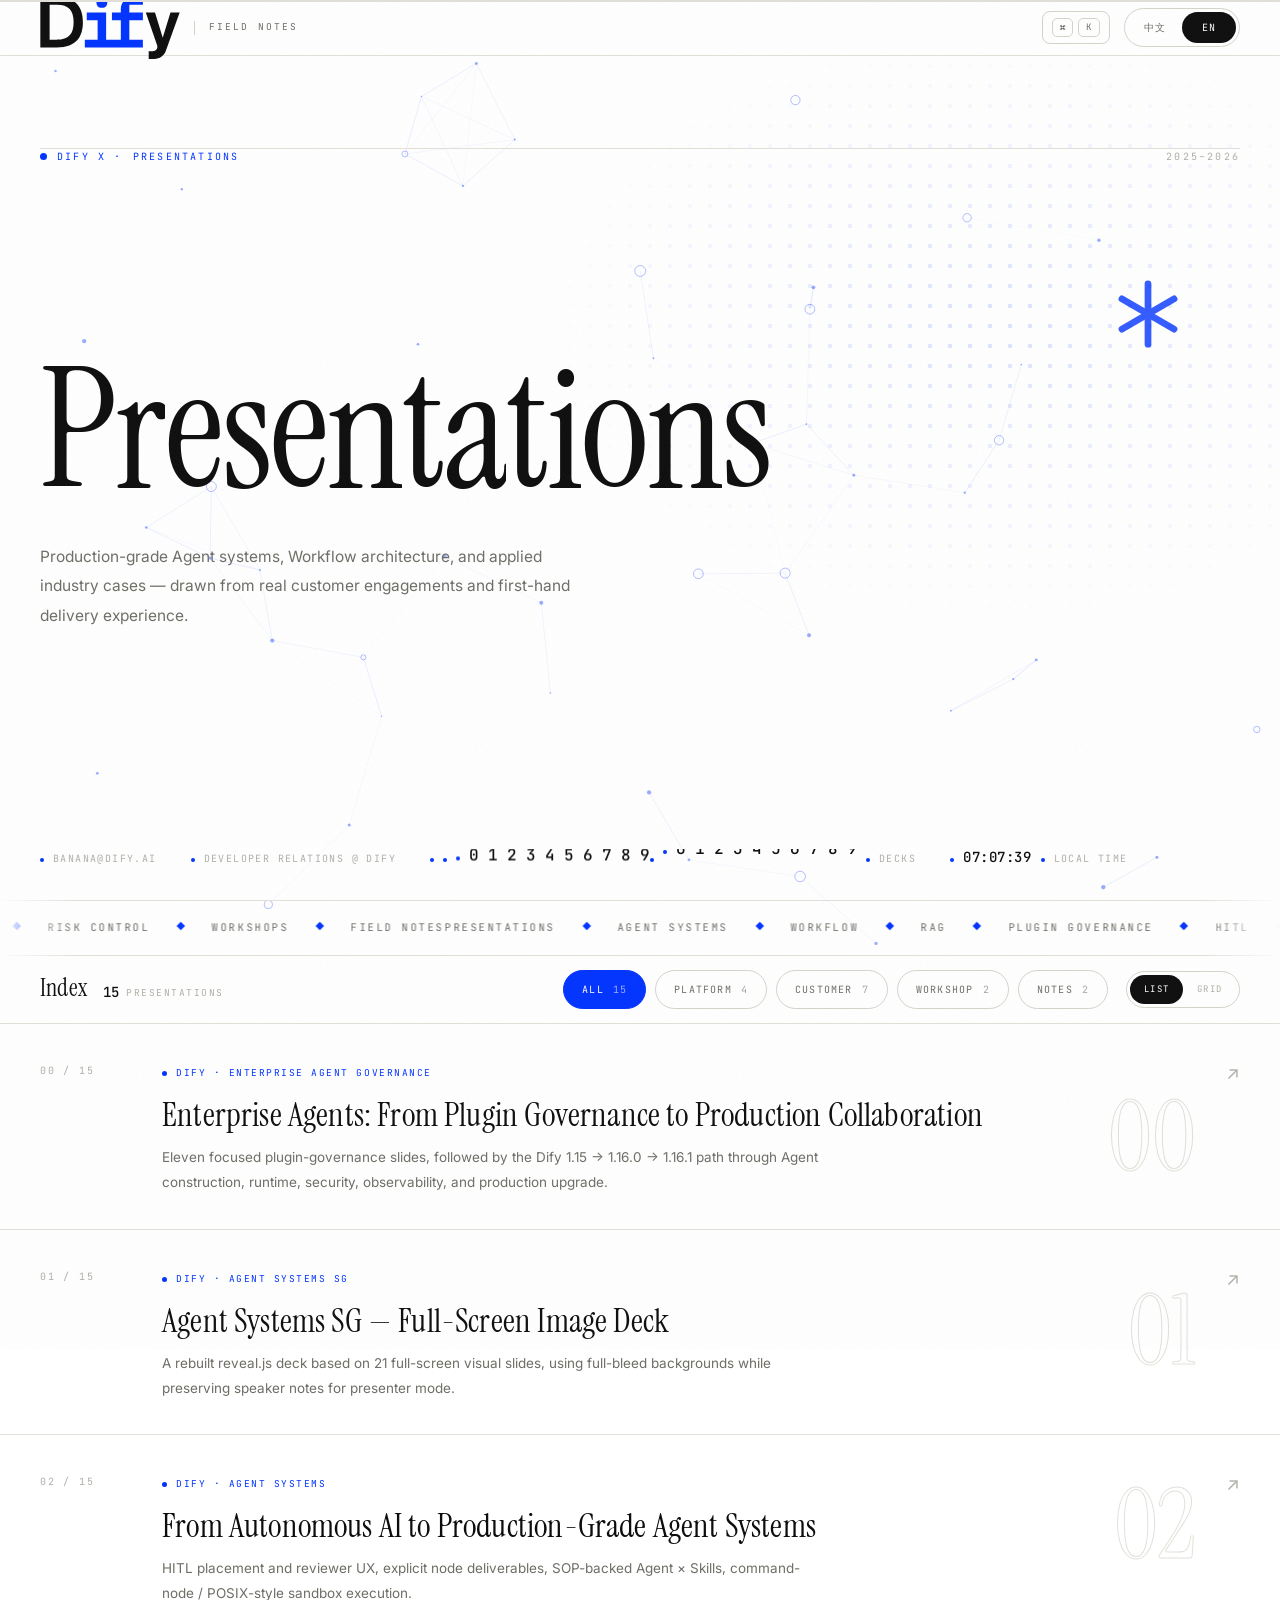
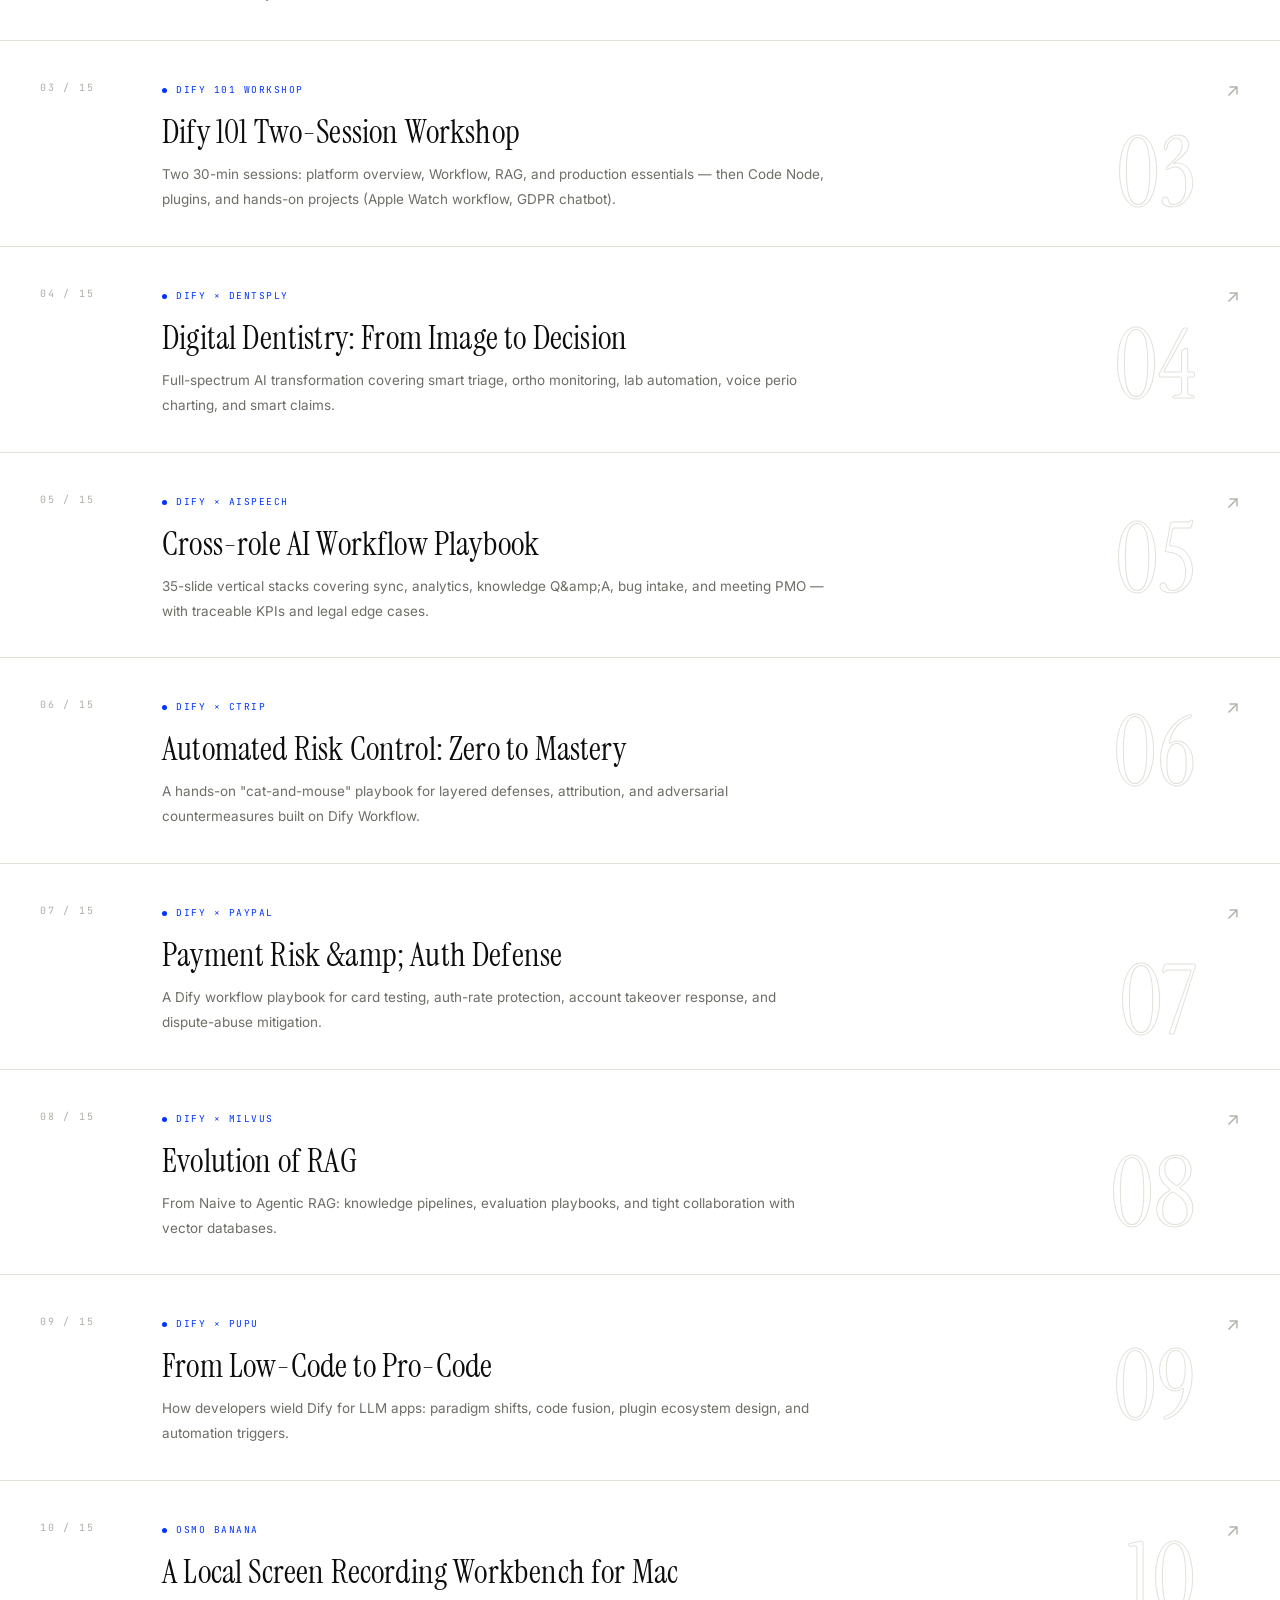
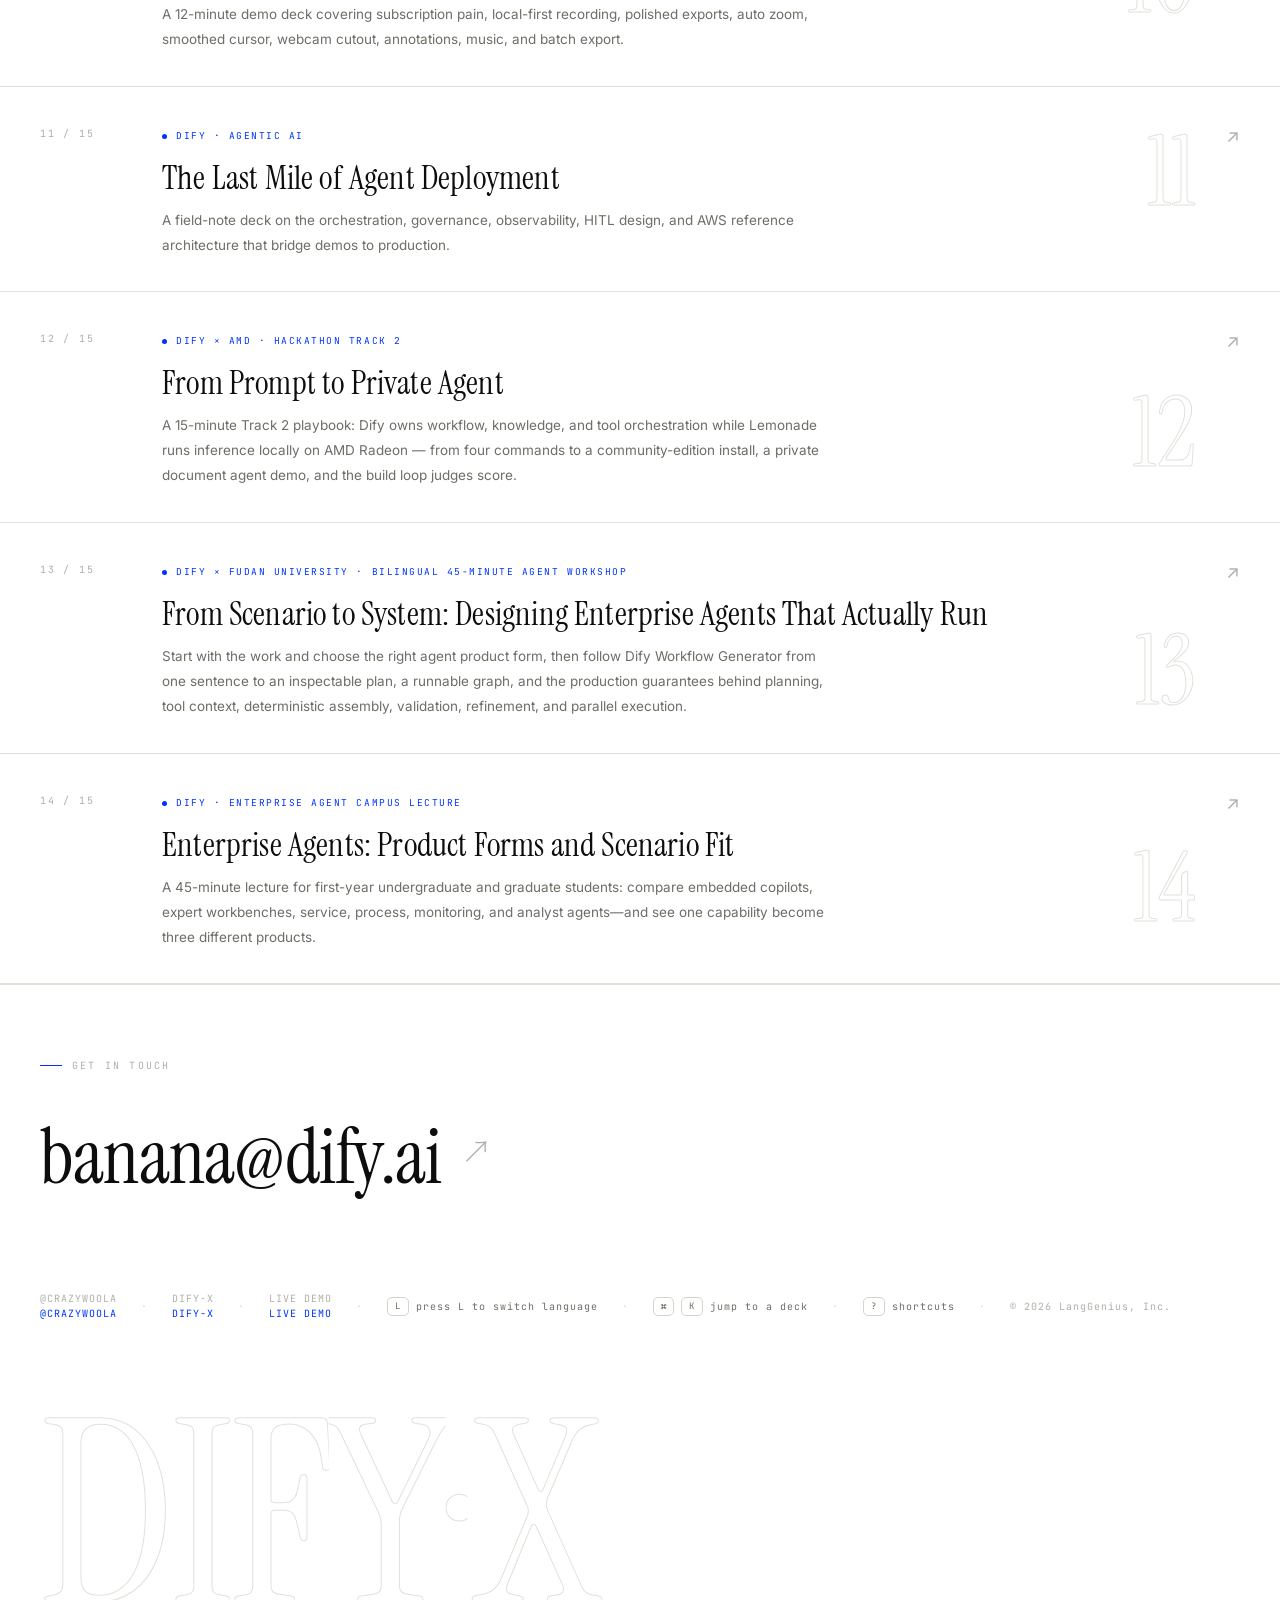
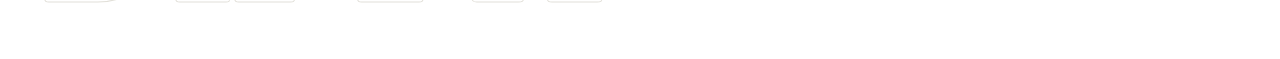
==== commit fa06bcec: "Revert to the ink/paper/blue palette, fix quick-jump layout Palette: back to the original system — p" ====
--- a/index.html
+++ b/index.html
@@ -5,7 +5,7 @@
   <meta name="viewport" content="width=device-width, initial-scale=1.0">
   <title>Dify X · Presentations</title>
   <meta name="description" content="Presentation index for Dify X — agent systems, workflows, RAG, and industry case decks. Bilingual: language follows your system, toggle in the top bar.">
-  <meta name="theme-color" content="#0f0e0c">
+  <meta name="theme-color" content="#ffffff">
   <link rel="preconnect" href="https://fonts.googleapis.com">
   <link rel="preconnect" href="https://fonts.gstatic.com" crossorigin>
   <link href="https://fonts.googleapis.com/css2?family=Instrument+Serif:ital@0;1&family=Inter:wght@300..800&family=JetBrains+Mono:wght@400;500&family=Noto+Sans+SC:wght@300..800&family=Noto+Serif+SC:wght@400;600;900&display=swap" rel="stylesheet">
@@ -13,24 +13,24 @@
   <style>
     /* ═══════════════════════════════════════════════════════════
        SIGNAL — a darkroom archive for the Dify X deck collection.
-       Warm charcoal paper, bone type, one signal vermilion.
+       Ink on paper, bone-white rules, one Dify blue.
        ═══════════════════════════════════════════════════════════ */
     :root {
-      --bg: #0f0e0c;
-      --surface: #171613;
-      --surface-2: #201e19;
-      --bone: #ece8de;
-      --dim: #9b968a;
-      --faint: #5c584e;
-      --rule: #2a2823;
-      --rule-2: #3a3730;
-      --signal: #ff4d1c;
-      --signal-12: rgba(255, 77, 28, 0.12);
-      --signal-20: rgba(255, 77, 28, 0.2);
-      --blue: #0033ff; /* brand, logo only */
+      /* back to the original ink / paper / blue system */
+      --bg: #ffffff;            /* paper */
+      --surface: #f7f6f1;       /* lift */
+      --surface-2: #f1efe8;
+      --bone: #0d0d0d;          /* ink — primary text */
+      --dim: #6e6d66;
+      --faint: #b0afa7;         /* ghost */
+      --rule: #e2e0d9;
+      --rule-2: #d6d3c9;
+      --blue: #0033ff;          /* the single accent */
+      --blue-12: rgba(0, 51, 255, 0.12);
+      --blue-20: rgba(0, 51, 255, 0.2);
       --serif: 'Instrument Serif', 'Noto Serif SC', Georgia, serif;
-      --sans: 'Inter', 'Noto Sans SC', system-ui, sans-serif;
-      --mono: 'JetBrains Mono', 'Noto Sans SC', monospace;
+      --sans: 'Inter', 'Noto Sans SC', 'PingFang SC', 'Microsoft YaHei', sans-serif;
+      --mono: 'JetBrains Mono', 'SFMono-Regular', 'Menlo', monospace;
       --ease-out: cubic-bezier(0.16, 1, 0.3, 1);
       --ease-io: cubic-bezier(0.76, 0, 0.24, 1);
       --bar-h: 56px;
@@ -45,11 +45,11 @@
       overflow-x: hidden;
     }
     body.loading { overflow: hidden; }
-    ::selection { background: var(--signal); color: var(--bg); }
+    ::selection { background: var(--blue); color: var(--bg); }
     a { color: inherit; }
     img { display: block; max-width: 100%; }
     button { font: inherit; color: inherit; background: none; border: 0; }
-    :focus-visible { outline: 2px solid var(--signal); outline-offset: 3px; }
+    :focus-visible { outline: 2px solid var(--blue); outline-offset: 3px; }
 
     /* film grain */
     .grain {
@@ -67,7 +67,7 @@
 
     /* scroll progress */
     .prog { position: fixed; top: 0; left: 0; right: 0; height: 2px; z-index: 120; background: var(--rule); }
-    .prog i { display: block; height: 100%; background: var(--signal); transform: scaleX(0); transform-origin: 0 50%; }
+    .prog i { display: block; height: 100%; background: var(--blue); transform: scaleX(0); transform-origin: 0 50%; }
 
     /* blend-mode cursor */
     .cursor {
@@ -83,7 +83,7 @@
       font-size: 17px; color: var(--bg); opacity: 0; transition: opacity 0.2s;
     }
     .cursor.is-link { width: 42px; height: 42px; }
-    .cursor.is-deck { width: 76px; height: 76px; background: var(--signal); mix-blend-mode: normal; }
+    .cursor.is-deck { width: 76px; height: 76px; background: var(--blue); mix-blend-mode: normal; }
     .cursor.is-deck .cursor-label { opacity: 1; }
     @media (pointer: fine) {
       .cursor { display: block; }
@@ -93,7 +93,7 @@
     /* ── Top bar ────────────────────────────────────────────── */
     .topbar {
       position: fixed; top: 0; left: 0; right: 0; z-index: 100; height: var(--bar-h);
-      background: rgba(15, 14, 12, 0.82);
+      background: rgba(255, 255, 255, 0.88);
       -webkit-backdrop-filter: blur(12px); backdrop-filter: blur(12px);
       border-bottom: 1px solid var(--rule);
       display: flex; align-items: center; justify-content: space-between;
@@ -158,7 +158,7 @@
     }
     .loader-count b { font-size: 30px; font-weight: 500; color: var(--bone); letter-spacing: 0.02em; }
     .loader-bar { width: 210px; height: 2px; background: var(--rule-2); overflow: hidden; }
-    .loader-bar i { display: block; height: 100%; background: var(--signal); transform: scaleX(0); transform-origin: 0 50%; }
+    .loader-bar i { display: block; height: 100%; background: var(--blue); transform: scaleX(0); transform-origin: 0 50%; }
     .loader-hint {
       font-family: var(--mono); font-size: 9.5px; letter-spacing: 0.18em;
       text-transform: uppercase; color: var(--faint);
@@ -185,16 +185,16 @@
     }
     .hero-dots {
       position: absolute; inset: 0; z-index: 0; pointer-events: none;
-      background-image: radial-gradient(circle, var(--signal) 1.6px, transparent 2px);
-      background-size: 22px 22px;
+      background-image: radial-gradient(circle, var(--blue) 2px, transparent 2.5px);
+      background-size: 20px 20px;
       -webkit-mask-image: radial-gradient(ellipse 60% 55% at 78% 30%, black 0%, black 6%, transparent 60%);
       mask-image: radial-gradient(ellipse 60% 55% at 78% 30%, black 0%, black 6%, transparent 60%);
-      opacity: 0.16;
+      opacity: 0.13;
     }
     .hero canvas { position: absolute; inset: 0; z-index: 1; width: 100%; height: 100%; pointer-events: none; }
     .hero-lamp {
       position: absolute; inset: 0; z-index: 0; pointer-events: none;
-      background: radial-gradient(480px circle at var(--lx, 50%) var(--ly, 40%), var(--signal-12), transparent 70%);
+      background: radial-gradient(480px circle at var(--lx, 50%) var(--ly, 40%), var(--blue-12), transparent 70%);
       opacity: 0; transition: opacity 0.6s var(--ease-out);
     }
     .hero.lamp-on .hero-lamp { opacity: 1; }
@@ -213,10 +213,10 @@
       text-transform: uppercase; color: var(--faint);
     }
     .hero-kicker .hk-dot {
-      display: inline-flex; align-items: center; gap: 10px; color: var(--signal);
+      display: inline-flex; align-items: center; gap: 10px; color: var(--blue);
     }
     .hero-kicker .hk-dot::before {
-      content: ''; width: 7px; height: 7px; background: var(--signal);
+      content: ''; width: 7px; height: 7px; background: var(--blue);
       border-radius: 50%; animation: pulse 2.4s var(--ease-out) infinite;
     }
     @keyframes pulse { 0%,100% { opacity: 1; } 50% { opacity: 0.25; } }
@@ -234,7 +234,7 @@
       transition-delay: calc(var(--i, 0) * 45ms);
     }
     .hero.in .hero-title .ch > i { transform: none; }
-    .hero-title em { font-style: italic; color: var(--signal); }
+    .hero-title em { font-style: italic; color: var(--blue); }
     .hero-sub {
       margin-top: 34px; max-width: 560px;
       font-size: 15.5px; line-height: 1.9; color: var(--dim);
@@ -255,17 +255,17 @@
       text-transform: uppercase; color: var(--faint);
     }
     .hero-meta span { display: inline-flex; align-items: baseline; gap: 9px; }
-    .hero-meta span::before { content: ''; width: 4px; height: 4px; border-radius: 50%; background: var(--signal); flex-shrink: 0; }
+    .hero-meta span::before { content: ''; width: 4px; height: 4px; border-radius: 50%; background: var(--blue); flex-shrink: 0; }
     .hero-count b, .list-bar-count b { font-size: 16px; font-weight: 500; color: var(--bone); letter-spacing: 0; }
     .hero-clock b { font-size: 14px; font-weight: 500; color: var(--bone); font-variant-numeric: tabular-nums; letter-spacing: 0.04em; }
     .hero-asterisk {
       position: absolute; z-index: 2; right: 7vw; top: 24%;
-      width: 84px; height: 84px; color: var(--signal);
+      width: 84px; height: 84px; color: var(--blue);
       opacity: 0; transition: opacity 0.9s var(--ease-out) 0.95s;
       translate: 0 0;
       animation: spin 22s linear infinite; pointer-events: none;
     }
-    .hero.in .hero-asterisk { opacity: 0.9; }
+    .hero.in .hero-asterisk { opacity: 0.8; }
     @keyframes spin { from { rotate: 0deg; } to { rotate: 360deg; } }
 
     /* generic entrance for static blocks */
@@ -294,7 +294,7 @@
     }
     .mq-i:not(:last-child)::after {
       content: ''; display: inline-block; width: 6px; height: 6px;
-      background: var(--signal); transform: rotate(45deg);
+      background: var(--blue); transform: rotate(45deg);
       margin: 0 28px; vertical-align: 2px;
     }
     .mq-l { display: inline-block; transition: transform 0.4s var(--ease-out) calc(var(--i, 0) * 25ms); }
@@ -304,7 +304,7 @@
     .archive { position: relative; }
     .list-bar {
       position: sticky; top: var(--bar-h); z-index: 50; flex-shrink: 0;
-      background: rgba(15, 14, 12, 0.9);
+      background: rgba(255, 255, 255, 0.92);
       -webkit-backdrop-filter: blur(12px); backdrop-filter: blur(12px);
       border-bottom: 1px solid var(--rule);
       padding: 14px 40px;
@@ -340,7 +340,7 @@
       transition: color 0.25s, border-color 0.25s, background 0.25s, translate 0.3s var(--ease-out);
     }
     .chip:hover { color: var(--bone); border-color: var(--bone); }
-    .chip.on { color: var(--bg); background: var(--signal); border-color: var(--signal); }
+    .chip.on { color: var(--bg); background: var(--blue); border-color: var(--blue); }
     .chip-n { color: inherit; opacity: 0.6; }
 
     /* view switch — grid / list (dual-view archive) */
@@ -371,18 +371,18 @@
     .js .card { opacity: 0; transform: translateY(30px) translateX(-34px); }
     .js .card:nth-child(even) { transform: translateY(30px) translateX(34px); }
     .js .card.rv { opacity: 1; transform: none; transition: opacity 0.85s var(--ease-out) var(--rd, 0ms), transform 0.85s var(--ease-out) var(--rd, 0ms), background 0.4s; }
-    .js .card:focus-visible { outline: 2px solid var(--signal); outline-offset: -2px; }
-    /* sweep — blue... signal tint expands from the cursor entry point */
+    .js .card:focus-visible { outline: 2px solid var(--blue); outline-offset: -2px; }
+    /* sweep — blue tint expands from the cursor entry point */
     .card-sweep {
       position: absolute; inset: 0; z-index: 0; pointer-events: none;
-      background: var(--signal-12);
+      background: var(--blue-12);
       clip-path: circle(0px at var(--sx, 50%) var(--sy, 50%));
       transition: clip-path 0.7s var(--ease-out);
     }
     .card:hover .card-sweep { clip-path: circle(150% at var(--sx, 50%) var(--sy, 50%)); }
     .card::after {
       content: ''; position: absolute; top: 0; bottom: 0; left: 0; width: 2px;
-      background: var(--signal); transform: scaleY(0); transform-origin: 0 0;
+      background: var(--blue); transform: scaleY(0); transform-origin: 0 0;
       transition: transform 0.55s var(--ease-out);
     }
     .card:hover::after { transform: scaleY(1); }
@@ -397,28 +397,29 @@
       font-family: var(--mono); font-size: 10px; letter-spacing: 0.18em; color: var(--faint);
       transition: color 0.3s;
     }
-    .card:hover .card-num { color: var(--signal); }
+    .card:hover .card-num { color: var(--blue); }
     .card-gnum {
       position: absolute; z-index: 0; right: 84px; top: 50%;
       transform: translateY(-50%);
       font-family: var(--serif); font-size: 96px; line-height: 1; color: transparent;
-      -webkit-text-stroke: 1px var(--rule-2);
+      -webkit-text-stroke: 1px var(--rule);
       transition: transform 0.5s var(--ease-out), translate 0.18s linear, -webkit-text-stroke-color 0.4s;
       pointer-events: none; user-select: none;
     }
-    .card:hover .card-gnum { transform: translateY(-50%) translate(-9px, -9px); -webkit-text-stroke-color: var(--signal-20); }
+    .card:hover .card-gnum { transform: translateY(-50%) translate(-9px, -9px); -webkit-text-stroke-color: var(--blue-20); }
     .card-tag {
       display: inline-flex; align-items: center; gap: 9px;
       font-family: var(--mono); font-size: 9.5px; letter-spacing: 0.16em;
-      text-transform: uppercase; color: var(--signal);
-    }
-    .card-tag i { width: 5px; height: 5px; background: var(--signal); border-radius: 50%; }
+      text-transform: uppercase; color: var(--blue);
+    }
+    .card-tag i { width: 5px; height: 5px; background: var(--blue); border-radius: 50%; }
     .card-title {
       margin-top: 12px; font-family: var(--serif); font-weight: 400;
       font-size: clamp(24px, 2.6vw, 38px); line-height: 1.12; letter-spacing: 0.005em;
       transition: color 0.3s;
-    }
-    .card:hover .card-title { color: var(--signal); }
+      text-wrap: balance; /* even line breaks for long titles */
+    }
+    .card:hover .card-title { color: var(--blue); }
     .card-title .lt { display: inline-block; transition: transform 0.45s var(--ease-out) calc(var(--i, 0) * 20ms), color 0.3s; }
     .card:hover .card-title .lt { transform: translateY(-5px); }
     .card-desc {
@@ -430,7 +431,7 @@
       font-size: 18px; color: var(--faint);
       transition: color 0.3s, transform 0.45s var(--ease-out);
     }
-    .card:hover .card-arrow { color: var(--signal); transform: translate(5px, -5px); }
+    .card:hover .card-arrow { color: var(--blue); transform: translate(5px, -5px); }
 
     /* grid view cards (dual-view archive) */
     .grid.view-grid { display: grid; grid-template-columns: repeat(3, 1fr); }
@@ -443,8 +444,16 @@
     .grid.view-grid .card:nth-child(3n) { border-right: 0; }
     .grid.view-grid .card-num { padding-top: 0; margin-bottom: 18px; }
     .grid.view-grid .card-gnum { display: none; }
-    .grid.view-grid .card-title { font-size: clamp(21px, 1.8vw, 27px); margin-top: 10px; }
-    .grid.view-grid .card-desc { font-size: 12.5px; margin-top: 10px; }
+    .grid.view-grid .card-title {
+      font-size: clamp(21px, 1.8vw, 27px); margin-top: 10px;
+      display: -webkit-box; -webkit-line-clamp: 3; -webkit-box-orient: vertical;
+      overflow: hidden; text-wrap: initial;
+    }
+    .grid.view-grid .card-desc {
+      font-size: 12.5px; margin-top: 10px;
+      display: -webkit-box; -webkit-line-clamp: 3; -webkit-box-orient: vertical;
+      overflow: hidden;
+    }
     .grid.view-grid .card-arrow { right: 22px; top: 22px; }
     @media (max-width: 1100px) { .grid.view-grid { grid-template-columns: repeat(2, 1fr); } .grid.view-grid .card:nth-child(3n) { border-right: 1px solid var(--rule); } .grid.view-grid .card:nth-child(2n) { border-right: 0; } }
     @media (max-width: 640px) { .grid.view-grid { grid-template-columns: 1fr; } .grid.view-grid .card { border-right: 0; } }
@@ -456,17 +465,17 @@
       text-transform: uppercase; color: var(--faint); margin-bottom: 18px;
       display: flex; align-items: center; gap: 10px;
     }
-    .sec-label::before { content: ''; width: 22px; height: 1px; background: var(--signal); }
+    .sec-label::before { content: ''; width: 22px; height: 1px; background: var(--blue); }
     .footer-mail {
       display: inline-flex; align-items: center; gap: 20px;
       font-family: var(--serif); font-size: clamp(40px, 6vw, 84px); letter-spacing: -0.01em;
       text-decoration: none; color: var(--bone); padding-bottom: 12px;
-      background: linear-gradient(var(--signal), var(--signal)) left bottom / 0% 3px no-repeat;
+      background: linear-gradient(var(--blue), var(--blue)) left bottom / 0% 3px no-repeat;
       transition: background-size 0.5s var(--ease-out), color 0.3s;
     }
-    .footer-mail:hover { color: var(--signal); background-size: 100% 3px; }
+    .footer-mail:hover { color: var(--blue); background-size: 100% 3px; }
     .footer-mail .fm-arrow { font-size: 0.4em; color: var(--faint); transform: translateY(-0.15em); transition: color 0.3s, transform 0.4s var(--ease-out); }
-    .footer-mail:hover .fm-arrow { color: var(--signal); transform: translate(6px, -0.35em); }
+    .footer-mail:hover .fm-arrow { color: var(--blue); transform: translate(6px, -0.35em); }
     .footer-links {
       margin: 56px 0 0; display: flex; flex-wrap: wrap; align-items: center; gap: 14px 24px;
       font-family: var(--mono); font-size: 10px; letter-spacing: 0.1em; color: var(--faint);
@@ -479,7 +488,7 @@
       margin-top: 84px; line-height: 0.86; font-weight: 400;
       font-family: var(--serif);
       font-size: clamp(88px, 20vw, 280px); letter-spacing: -0.02em;
-      color: transparent; -webkit-text-stroke: 1px var(--rule-2);
+      color: transparent; -webkit-text-stroke: 1px var(--rule);
       user-select: none; pointer-events: none; white-space: nowrap;
     }
     .js .footer-big span { display: inline-block; clip-path: inset(0 100% 0 0); transition: clip-path 0.7s var(--ease-out) calc(var(--i, 0) * 60ms); }
@@ -489,19 +498,19 @@
     .footer-links a[data-roll] { display: inline-block; overflow: hidden; line-height: 1.5; vertical-align: bottom; }
     .roll-i { display: block; transition: transform 0.45s var(--ease-out); }
     .roll-i > span { display: block; line-height: 1.5; }
-    .roll-i > span:last-child { color: var(--signal); }
+    .roll-i > span:last-child { color: var(--blue); }
     .footer-links a[data-roll]:hover .roll-i { transform: translateY(-50%); }
 
     .noscript-note {
       margin: 24px 40px 32px; padding: 22px 26px; border: 1px solid var(--rule-2);
       font-size: 13px; line-height: 2; color: var(--dim);
     }
-    .noscript-note a { color: var(--signal); }
-
-    /* ── Deck page transition (signal revealers) ────────────── */
+    .noscript-note a { color: var(--blue); }
+
+    /* ── Deck page transition (blue revealers) ─────────────── */
     .deck-trans { position: fixed; inset: 0; z-index: 500; pointer-events: none; visibility: hidden; }
     .deck-trans .dt-move {
-      position: absolute; inset: 0; background: var(--signal); overflow: hidden;
+      position: absolute; inset: 0; background: var(--blue); overflow: hidden;
       transform: translateY(-101%);
       transition: transform 0.55s var(--ease-io);
     }
@@ -522,7 +531,7 @@
     /* ── Quick-jump overlay + help (SearchUIEffects pattern) ── */
     .qj {
       position: fixed; inset: 0; z-index: 600; pointer-events: none; visibility: hidden;
-      background: rgba(15, 14, 12, 0.6);
+      background: rgba(13, 13, 13, 0.28);
       -webkit-backdrop-filter: blur(6px); backdrop-filter: blur(6px);
       display: flex; align-items: flex-start; justify-content: center;
       padding: 12vh 20px 20px;
@@ -530,33 +539,46 @@
     .qj-panel {
       width: min(620px, 100%); background: var(--surface);
       border: 1px solid var(--rule-2); border-radius: 14px; overflow: hidden;
-      box-shadow: 0 30px 80px rgba(0, 0, 0, 0.5);
+      box-shadow: 0 24px 70px rgba(13, 13, 13, 0.16);
       opacity: 0; transform: translateY(14px) scale(0.985);
       transition: opacity 0.28s var(--ease-out), transform 0.28s var(--ease-out);
     }
     .qj.open { visibility: visible; pointer-events: auto; }
     .qj.open .qj-panel { opacity: 1; transform: none; }
     .qj-head { display: flex; align-items: center; gap: 14px; padding: 16px 20px; border-bottom: 1px solid var(--rule); }
-    .qj-icon { font-family: var(--mono); font-size: 13px; color: var(--signal); }
+    .qj-icon { font-family: var(--mono); font-size: 13px; color: var(--blue); }
     .qj-input {
       flex: 1; border: 0; outline: 0; background: transparent;
       font-family: var(--mono); font-size: 14px; letter-spacing: 0.02em; color: var(--bone); min-width: 0;
     }
     .qj-input::placeholder { color: var(--faint); }
     .qj-list { max-height: min(52vh, 460px); overflow-y: auto; padding: 8px; }
+    /* two-line grid: number + title on row one, label under the title on
+       row two — same columns and height for every row; long titles and
+       labels truncate instead of breaking the layout */
     .qj-item {
-      display: flex; align-items: baseline; gap: 14px; width: 100%;
-      padding: 12px 14px; border: 0; border-radius: 9px; background: transparent;
+      display: grid;
+      grid-template-columns: 30px minmax(0, 1fr) 16px;
+      grid-template-areas: "num title arrow" "num label arrow";
+      align-items: center; column-gap: 14px; row-gap: 2px;
+      padding: 11px 14px; border: 0; border-radius: 9px; background: transparent;
       text-align: left; cursor: pointer; position: relative;
       font-family: var(--sans); color: var(--bone);
     }
-    .qj-item .qi-num { font-family: var(--mono); font-size: 10px; color: var(--faint); letter-spacing: 0.1em; flex-shrink: 0; }
-    .qj-item .qi-label { font-family: var(--mono); font-size: 9.5px; letter-spacing: 0.12em; text-transform: uppercase; color: var(--signal); flex-shrink: 0; }
-    .qj-item .qi-title { font-size: 14px; font-weight: 600; flex: 1; min-width: 0; }
-    .qj-item .qi-arrow { color: var(--faint); font-size: 13px; flex-shrink: 0; }
+    .qj-item .qi-num { grid-area: num; font-family: var(--mono); font-size: 10px; color: var(--faint); letter-spacing: 0.1em; }
+    .qj-item .qi-label {
+      grid-area: label; font-family: var(--mono); font-size: 9.5px; letter-spacing: 0.12em;
+      text-transform: uppercase; color: var(--blue);
+      overflow: hidden; text-overflow: ellipsis; white-space: nowrap;
+    }
+    .qj-item .qi-title {
+      grid-area: title; font-size: 14px; font-weight: 600; line-height: 1.35;
+      overflow: hidden; text-overflow: ellipsis; white-space: nowrap;
+    }
+    .qj-item .qi-arrow { grid-area: arrow; color: var(--faint); font-size: 13px; }
     .qj-item.sel { background: var(--surface-2); }
-    .qj-item.sel::before { content: ''; position: absolute; left: 0; top: 8px; bottom: 8px; width: 2px; background: var(--signal); border-radius: 2px; }
-    .qj-item.sel .qi-arrow { color: var(--signal); }
+    .qj-item.sel::before { content: ''; position: absolute; left: 0; top: 8px; bottom: 8px; width: 2px; background: var(--blue); border-radius: 2px; }
+    .qj-item.sel .qi-arrow { color: var(--blue); }
     .qj-empty { padding: 34px 20px; text-align: center; font-family: var(--mono); font-size: 11px; letter-spacing: 0.1em; color: var(--faint); }
     .help .qj-head { gap: 12px; }
     .help-title { font-family: var(--serif); font-size: 20px; color: var(--bone); flex: 1; letter-spacing: 0.01em; }
@@ -568,7 +590,7 @@
 
     /* button click ripple */
     .chip, .langbtn, .qj-trigger, .viewbtn { position: relative; overflow: hidden; }
-    .rip { position: absolute; border-radius: 50%; background: var(--signal-20); pointer-events: none; animation: rip 0.6s var(--ease-out) forwards; }
+    .rip { position: absolute; border-radius: 50%; background: var(--blue-20); pointer-events: none; animation: rip 0.6s var(--ease-out) forwards; }
     @keyframes rip { from { transform: scale(0); opacity: 1; } to { transform: scale(1); opacity: 0; } }
 
     /* ── Responsive ─────────────────────────────────────────── */
@@ -631,7 +653,7 @@
   <div class="grain" aria-hidden="true"></div>
   <div class="cursor" id="cursor" aria-hidden="true"><span class="cursor-label">↗</span></div>
 
-  <!-- deck page transition (Codrops revealers): signal panel + ink label -->
+  <!-- deck page transition (Codrops revealers): blue panel + white label -->
   <div class="deck-trans" id="deckTrans" aria-hidden="true">
     <div class="dt-move"><div class="dt-inner"><span class="dt-label" id="dtLabel"></span></div></div>
   </div>
@@ -1370,7 +1392,7 @@
       })(performance.now());
     }
 
-    /* ── particle network + click ripples (signal palette) ──── */
+    /* ── particle network + click ripples (blue palette) ───── */
     function initCanvas() {
       var cv = $('#heroCanvas');
       var ctx = cv && cv.getContext ? cv.getContext('2d') : null;
@@ -1378,7 +1400,7 @@
       var W = 0, H = 0, parts = [], ripples = [], mouse = { x: -1e4, y: -1e4 };
       var running = false, rafId = 0;
       var LINK = 150, MLINK = 180;
-      var INK = '255,77,28'; /* signal */
+      var INK = '0,51,255'; /* dify blue */
 
       function size() {
         var dpr = Math.min(window.devicePixelRatio || 1, 2);
@@ -1415,14 +1437,14 @@
             b = parts[j];
             dx = a.x - b.x; dy = a.y - b.y; d2 = dx * dx + dy * dy;
             if (d2 < LINK * LINK) {
-              al = (1 - Math.sqrt(d2) / LINK) * 0.16;
+              al = (1 - Math.sqrt(d2) / LINK) * 0.13;
               ctx.strokeStyle = 'rgba(' + INK + ',' + al.toFixed(3) + ')';
               ctx.beginPath(); ctx.moveTo(a.x, a.y); ctx.lineTo(b.x, b.y); ctx.stroke();
             }
           }
           dx = a.x - mouse.x; dy = a.y - mouse.y; d2 = dx * dx + dy * dy;
           if (d2 < MLINK * MLINK) {
-            al = (1 - Math.sqrt(d2) / MLINK) * 0.32;
+            al = (1 - Math.sqrt(d2) / MLINK) * 0.3;
             ctx.strokeStyle = 'rgba(' + INK + ',' + al.toFixed(3) + ')';
             ctx.beginPath(); ctx.moveTo(a.x, a.y); ctx.lineTo(mouse.x, mouse.y); ctx.stroke();
           }
@@ -1430,7 +1452,7 @@
         for (i = 0; i < parts.length; i++) {
           a = parts[i];
           if (a.ring) {
-            ctx.strokeStyle = 'rgba(' + INK + ',0.32)';
+            ctx.strokeStyle = 'rgba(' + INK + ',0.30)';
             ctx.lineWidth = 1;
             ctx.beginPath(); ctx.arc(a.x, a.y, a.r * 2.6, 0, 6.2832); ctx.stroke();
           } else {
@@ -1620,7 +1642,7 @@
       });
     }
 
-    /* ── deck page transition: signal panel wipes down ─────── */
+    /* ── deck page transition: blue panel wipes down ───────── */
     var transBusy = false;
     function goToDeck(href, label) {
       if (RM) { location.href = href; return; }
@@ -1807,7 +1829,7 @@
         cards[next].focus();
         if (cards[next].scrollIntoView) cards[next].scrollIntoView({ block: 'nearest' });
       });
-      /* deck rows go through the signal transition */
+      /* deck rows go through the blue transition */
       gridEl.addEventListener('click', function (e) {
         if (RM || transBusy) return;
         if (e.ctrlKey || e.metaKey || e.shiftKey || e.altKey || e.button !== 0) return;
